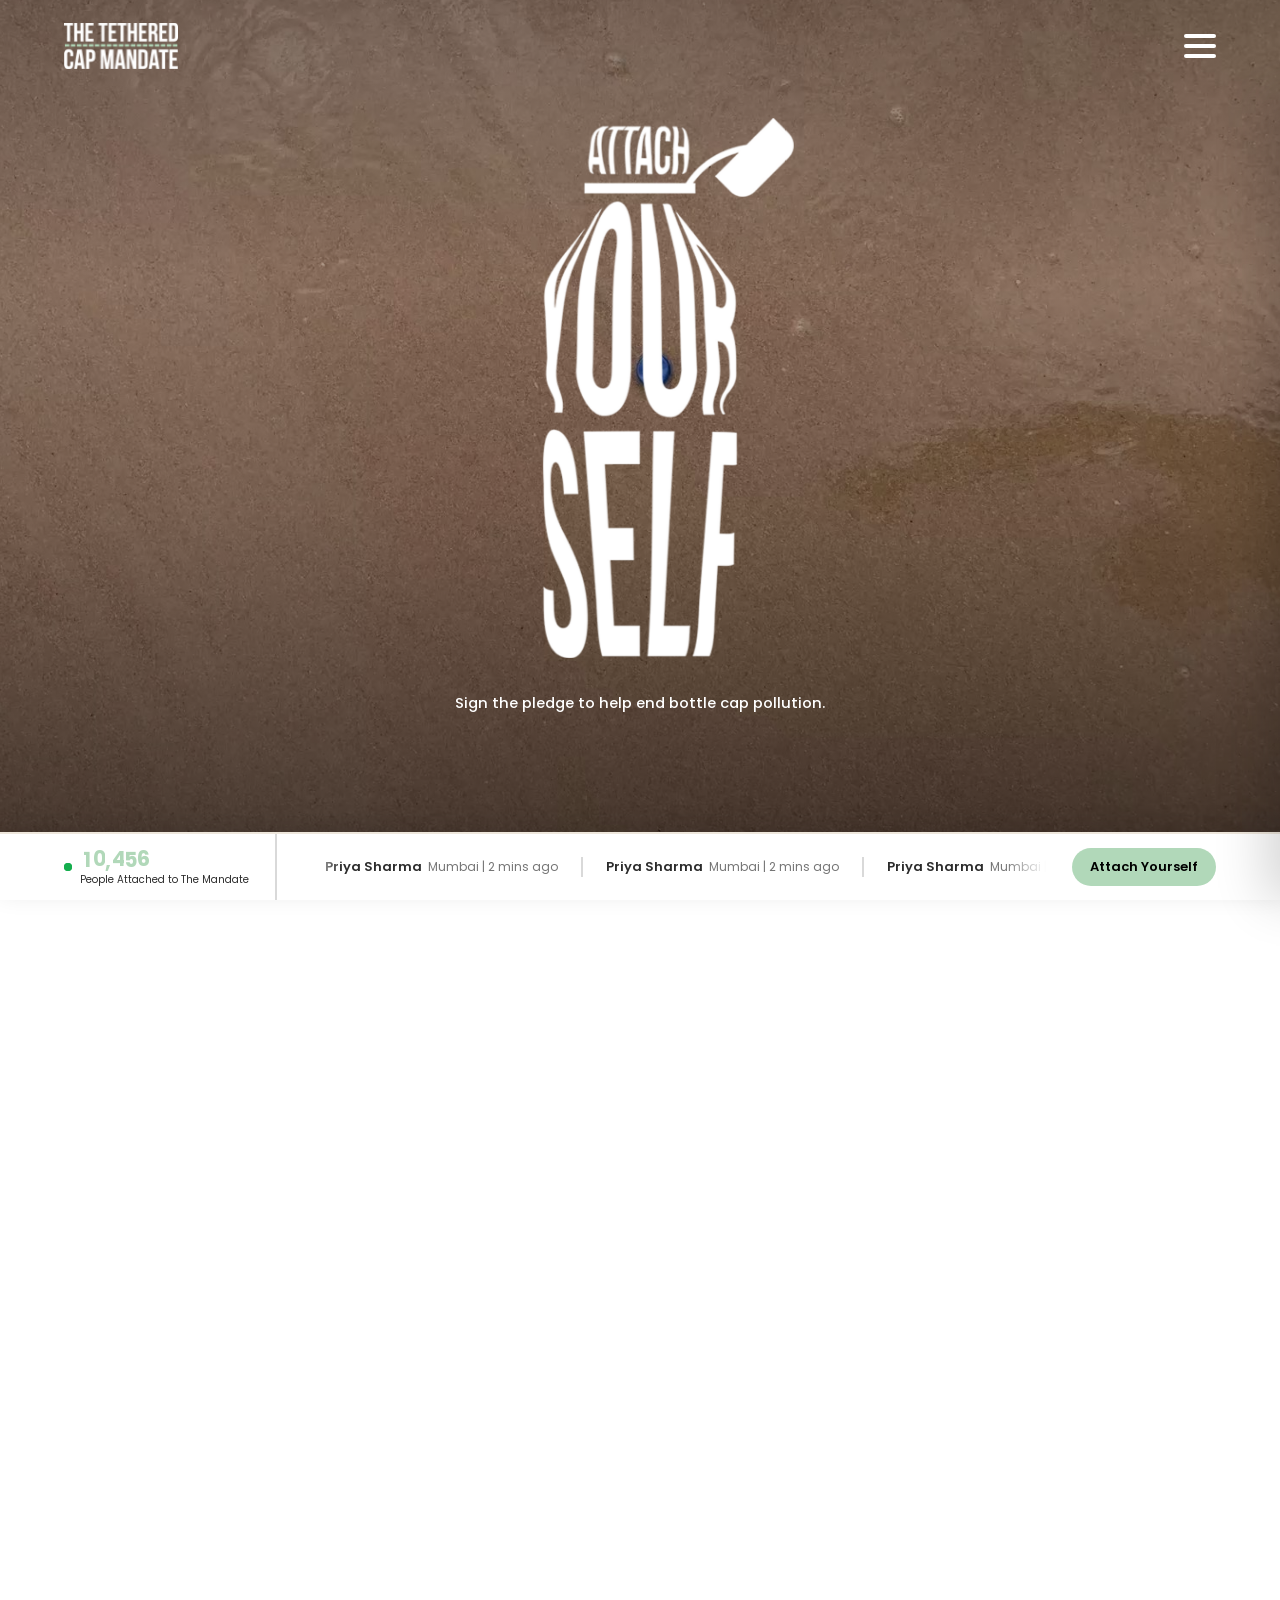
==== index.html @ ef2e7357 "Add Dabur India Ltd.'s argument to the PepsiCo timeline card" ====
<!DOCTYPE html>
<html lang="en">
<head>
  <meta charset="UTF-8">
  <meta name="viewport" content="width=device-width, initial-scale=1.0">
  <title>Tethered Cap Mandate - India</title>
  <meta name="description" content="Help end bottle cap pollution. Join the campaign for a Tethered Cap Mandate in India — attach your name to the NGT case and the movement to keep every cap attached to its bottle.">
  <meta name="apple-mobile-web-app-title" content="Tethered Cap Mandate - India">
  <link rel="icon" href="assets/images/favicon.ico" sizes="any">
  <link rel="icon" type="image/png" sizes="32x32" href="assets/images/favicon-32.png">
  <link rel="icon" type="image/png" sizes="16x16" href="assets/images/favicon-16.png">
  <link rel="icon" type="image/png" sizes="192x192" href="assets/images/favicon-192.png">
  <link rel="apple-touch-icon" href="assets/images/apple-touch-icon.png">

  <link rel="preconnect" href="https://fonts.googleapis.com">
  <link rel="preconnect" href="https://fonts.gstatic.com" crossorigin>
  <link href="https://fonts.googleapis.com/css2?family=Bebas+Neue&family=Poppins:ital,wght@0,300;0,400;0,500;0,600;0,700;0,800;0,900;1,400;1,600&display=swap" rel="stylesheet">

  <link rel="stylesheet" href="css/tokens.css">
  <link rel="stylesheet" href="css/sections/01-header-hero-intro.css">
  <link rel="stylesheet" href="css/sections/02-attach-stats.css">
  <link rel="stylesheet" href="css/sections/03-timeline-capstory.css">
  <link rel="stylesheet" href="css/sections/04-wall-media-footer.css">
</head>
<body>

<!-- ============================================================
     Section group 1: Header / Hero / Name-scroll ticker / Mission
     Anchors used here: #site-header (header), #hero, #name-scroll, #about
     Anchors linked to (built elsewhere): #attach-yourself, #tethered-timeline,
     #cap-story, #art-impact, #mandate-wall, #social-media, #press-media
     ============================================================ -->

<header id="site-header" class="header-bar">
  <div class="header-inner container">
    <a class="header-brand" href="#hero" aria-label="Tethered Cap Mandate - India — home">
      <!-- White while the header floats transparently over the hero video;
           swapped for the dark-green version once scrolled past it (see
           .header-bar--dark, toggled in main.js) so the logo stays legible
           against the plain white sections that follow. -->
      <img class="header-logo-lockup header-logo-lockup--white" src="assets/images/header-logo-lockup-white.svg" alt="The Tethered Cap Mandate" width="253" height="102">
      <img class="header-logo-lockup header-logo-lockup--green" src="assets/images/header-logo-lockup-green.svg" alt="The Tethered Cap Mandate" width="153" height="62">
    </a>

    <button type="button" class="header-toggle" data-nav-toggle aria-expanded="false" aria-controls="site-nav-overlay" aria-label="Toggle navigation menu">
      <span class="header-toggle-bar"></span>
      <span class="header-toggle-bar"></span>
      <span class="header-toggle-bar"></span>
    </button>
  </div>
</header>

<!-- Siblings of <header>, not children — .header-bar carries a CSS
     transform for its entrance animation, and a transformed ancestor
     becomes the containing block for position:fixed descendants. Nested
     inside header, that collapsed this scrim/overlay to zero height. -->
<div class="header-scrim" data-nav-scrim aria-hidden="true"></div>

<nav id="site-nav-overlay" class="header-overlay" data-nav-overlay aria-label="Mobile">
  <ul class="header-overlay-list">
    <li><a href="#about" data-nav-link>About</a></li>
    <li><a href="#attach-yourself" data-nav-link>Attach Yourself</a></li>
    <li><a href="#tethered-timeline" data-nav-link>Tethered Timeline</a></li>
    <li><a href="#cap-story" data-nav-link>The Cap Story</a></li>
    <li><a href="#art-impact" data-nav-link>Art &amp; Impact</a></li>
    <li><a href="#mandate-wall" data-nav-link>The Mandate Wall</a></li>
    <li><a href="#social-media" data-nav-link>Social Media</a></li>
    <li><a href="#press-media" data-nav-link>Press &amp; Media</a></li>
  </ul>
</nav>

<section id="hero" class="hero">
  <video class="hero-bg" autoplay muted loop playsinline poster="assets/images/hero-bg-poster.jpg" aria-label="A bottle cap being washed by ocean waves on sand">
    <source src="assets/video/hero-bg.mp4" type="video/mp4">
  </video>
  <div class="hero-scrim" aria-hidden="true"></div>

  <div class="hero-content">
    <h1 class="hero-headline">Sign the pledge to help end bottle cap pollution.</h1>
    <img class="hero-portrait" src="assets/images/hero-portrait.png" alt="A bottle with its cap tethered in place" width="1056" height="2268">
  </div>
</section>

<section id="name-scroll" class="ticker" aria-label="Live sign-up activity">
  <div class="ticker-inner container">
    <div class="ticker-counter">
      <span class="ticker-dot" aria-hidden="true"></span>
      <div class="ticker-counter-text">
        <span class="ticker-count" data-live-counter data-base-count="10456">10,456</span>
        <span class="ticker-count-label">People Attached to The Mandate</span>
      </div>
    </div>

    <span class="ticker-divider" aria-hidden="true"></span>

    <div class="ticker-track-wrap">
      <ul class="ticker-track" data-ticker-track>
        <li class="ticker-item">
          <span class="ticker-name">Priya Sharma</span>
          <span class="ticker-meta">Mumbai | 2 mins ago</span>
        </li>
        <li class="ticker-item">
          <span class="ticker-name">Priya Sharma</span>
          <span class="ticker-meta">Mumbai | 2 mins ago</span>
        </li>
        <li class="ticker-item">
          <span class="ticker-name">Priya Sharma</span>
          <span class="ticker-meta">Mumbai | 2 mins ago</span>
        </li>
        <li class="ticker-item">
          <span class="ticker-name">Priya Sharma</span>
          <span class="ticker-meta">Mumbai | 2 mins ago</span>
        </li>
        <!-- duplicate set for seamless marquee loop -->
        <li class="ticker-item" aria-hidden="true">
          <span class="ticker-name">Priya Sharma</span>
          <span class="ticker-meta">Mumbai | 2 mins ago</span>
        </li>
        <li class="ticker-item" aria-hidden="true">
          <span class="ticker-name">Priya Sharma</span>
          <span class="ticker-meta">Mumbai | 2 mins ago</span>
        </li>
        <li class="ticker-item" aria-hidden="true">
          <span class="ticker-name">Priya Sharma</span>
          <span class="ticker-meta">Mumbai | 2 mins ago</span>
        </li>
        <li class="ticker-item" aria-hidden="true">
          <span class="ticker-name">Priya Sharma</span>
          <span class="ticker-meta">Mumbai | 2 mins ago</span>
        </li>
      </ul>
    </div>

    <a class="ticker-cta" href="#attach-yourself">Attach Yourself</a>
  </div>
</section>

<section id="about" class="mission">
  <div class="mission-inner container">
    <h2 class="mission-heading">
      the tethered cap mandate
      <img class="mission-heading__arrow" src="assets/images/mission-arrow.png" alt="" width="71" height="74">
    </h2>
    <div class="mission-copy">
      <p>A policy-led design intervention to eliminate <strong>plastic cap leakage</strong> by keeping every cap attached to its bottle, from manufacturing to recycling. Tethered caps are already law across all 27 countries of the European Union, with Gabon introducing a similar mandate in 2026, and Turkey and Australia moving toward one. Brands in markets like the UK, UAE, and Switzerland have adopted tethered caps voluntarily, even without a mandate in place. Aakash Ranison has taken this to the National Green Tribunal through a Public Interest Litigation, and the Greener Earth Foundation is building the public movement behind it.</p>
      <p>Together, we are asking the Central Pollution Control Board, Ministry of Environment, Forest and Climate Change, the Bureau of Indian Standards, and the Food Safety and Standards Authority of India to make tethered caps a design requirement for every plastic bottle sold in India. Just like caps need to stay attached to bottles, we need you to attach your name to the mandate, so this becomes a national priority.</p>
      <p class="mission-copy__highlight">Let&rsquo;s attach ourselves and end bottle cap pollution for good.</p>
    </div>
  </div>
</section>

<!-- ==========================================================================
     Attach Yourself (marquee + hero form) + Art & Impact (stats)
     Depends on: css/tokens.css, css/sections/02-attach-stats.css
     ========================================================================== -->

<section id="attach-yourself" class="attach-section">

  <!-- Scrolling "ATTACH YOURSELF" divider banner -->
  <div class="attach-marquee">
    <div class="attach-marquee__track">
      <!-- repeated twice back-to-back (identical) for a seamless CSS loop -->
      <div class="attach-marquee__group">
        <span class="attach-marquee__item">
          <img class="attach-marquee__label" src="assets/images/attach-marquee-label.png" alt="Attach Yourself">
        </span>
        <span class="attach-marquee__item">
          <img class="attach-marquee__label" src="assets/images/attach-marquee-label.png" alt="Attach Yourself">
        </span>
        <span class="attach-marquee__item">
          <img class="attach-marquee__label" src="assets/images/attach-marquee-label.png" alt="Attach Yourself">
        </span>
        <span class="attach-marquee__item">
          <img class="attach-marquee__label" src="assets/images/attach-marquee-label.png" alt="Attach Yourself">
        </span>
      </div>
      <div class="attach-marquee__group" aria-hidden="true">
        <span class="attach-marquee__item">
          <img class="attach-marquee__label" src="assets/images/attach-marquee-label.png" alt="Attach Yourself">
        </span>
        <span class="attach-marquee__item">
          <img class="attach-marquee__label" src="assets/images/attach-marquee-label.png" alt="Attach Yourself">
        </span>
        <span class="attach-marquee__item">
          <img class="attach-marquee__label" src="assets/images/attach-marquee-label.png" alt="Attach Yourself">
        </span>
        <span class="attach-marquee__item">
          <img class="attach-marquee__label" src="assets/images/attach-marquee-label.png" alt="Attach Yourself">
        </span>
      </div>
    </div>
  </div>

  <!-- Hero: photo backdrop + live-preview badge form -->
  <div class="attach-hero">
    <div class="attach-hero__bg" role="img" aria-label="Bubbles floating in clear turquoise sea water"></div>

    <div class="container attach-hero__inner">
      <div class="attach-hero__left">
        <h3 class="attach-hero__heading">Your turn to commit.</h3>
        <p class="attach-hero__intro">
          Attach yourself to the mandate. Your name adds to the public voice behind the movement for tethered caps in India. Simply attach your name for your planet. It's in your hands.
        </p>

        <form class="attach-form" id="attach-form" novalidate>
          <p class="attach-form__statement">
            I, <span class="attach-form__fill" id="attach-name" contenteditable="true" role="textbox" aria-label="Your name" data-placeholder="your name"></span><br>
            from <span class="attach-form__fill" id="attach-city" contenteditable="true" role="textbox" aria-label="Your city" data-placeholder="your city"></span><br>
            am attached.
          </p>

          <div class="attach-form__fields">
            <div class="attach-form__row">
              <label class="attach-form__row-label" for="attach-email">Email<span class="attach-form__required" aria-hidden="true">*</span>:</label>
              <input class="attach-form__row-input" type="email" id="attach-email" name="email" placeholder="xyz@email.com" required>
            </div>
            <div class="attach-form__row">
              <label class="attach-form__row-label" for="attach-mobile">Mobile:</label>
              <input class="attach-form__row-input" type="tel" id="attach-mobile" name="mobile" placeholder="+91 98765 43210">
            </div>
            <p class="attach-form__error" id="attach-form-error" role="alert" hidden></p>

            <label class="attach-file-label" for="attach-photo">
              <span class="attach-file-label__text">Add your picture</span>
              <input type="file" id="attach-photo" name="photo" accept="image/*">
            </label>
          </div>

          <button type="submit" class="attach-btn-submit">Attach Yourself</button>
          <p class="attach-form__confirm" id="attach-confirm" role="status" hidden>Thanks for attaching yourself!</p>
        </form>
      </div>

      <div class="attach-hero__right">
        <div class="attach-cards-wrap">
          <div class="attach-cards" id="attach-cards">
            <img class="attach-card attach-card--back" data-color="blue" src="assets/images/attach-card-back-v2.png" alt="Blue badge design">
            <img class="attach-card attach-card--mid" data-color="cream" src="assets/images/attach-card-mid-v2.png" alt="Cream badge design">
            <img class="attach-card attach-card--front" data-color="green" src="assets/images/attach-card-front-v2.png" alt="Green badge design — currently selected: I'm Attached">
            <div class="attach-card-photo" id="attach-card-photo" aria-hidden="true">
              <div class="attach-card-photo__fill" id="attach-card-photo-fill"></div>
            </div>
            <span class="attach-card-text attach-card-text--name" id="attach-card-name" aria-hidden="true">Your Name</span>
            <span class="attach-card-text attach-card-text--city" id="attach-card-city" aria-hidden="true">Your City</span>
          </div>
        </div>

        <!-- Sibling of .attach-cards-wrap (not nested inside it) — the two
             are independent flex items in .attach-hero__right, which is
             what actually lets the dots sit beside the cards instead of
             stacking under them. Download/Share used to live here too, but
             sitting next to the card the whole time made them easy to miss
             as "the next step" once someone actually finished the pledge —
             they've moved into the success step of the verification modal
             below, right where completing the pledge lands you. -->
        <div class="attach-side-controls">
          <div class="attach-dots" id="attach-dots" role="radiogroup" aria-label="Badge colour">
            <button type="button" class="attach-dot attach-dot--blue" data-color="blue" role="radio" aria-checked="false" aria-label="Blue"></button>
            <button type="button" class="attach-dot attach-dot--cream" data-color="cream" role="radio" aria-checked="false" aria-label="Cream"></button>
            <button type="button" class="attach-dot attach-dot--green attach-dot--active" data-color="green" role="radio" aria-checked="true" aria-label="Green"></button>
          </div>
        </div>
      </div>
    </div>
  </div>

  <!-- Email-OTP verification modal — opens on "Attach Yourself" once the
       required fields (name, city, email) pass validation. Dummy: any
       non-empty code is accepted (no real OTP backend yet). Two steps,
       only one visible at a time — .attach-verify-step (OTP entry) swaps
       for .attach-success-step (celebration + download/share) once "Take
       a Pledge" is clicked, rather than closing the modal. -->
  <div class="attach-verify-overlay" id="attach-verify-overlay" hidden>
    <div class="attach-verify-modal" role="dialog" aria-modal="true" aria-labelledby="attach-verify-heading">
      <button type="button" class="attach-verify-close" id="attach-verify-close" aria-label="Close">&times;</button>

      <div class="attach-verify-step" id="attach-verify-step">
        <h4 class="attach-verify-heading" id="attach-verify-heading">Verify your email</h4>
        <p class="attach-verify-copy">We've sent a 6-digit code to <strong id="attach-verify-email">you@email.com</strong>. Enter it below to verify your email.</p>

        <label class="visually-hidden" for="attach-verify-otp">One-time verification code</label>
        <input class="attach-verify-otp" type="text" inputmode="numeric" autocomplete="one-time-code" maxlength="6" id="attach-verify-otp" placeholder="Enter OTP">
        <p class="attach-verify-success" id="attach-verify-success" role="status" hidden>Email verified.</p>

        <p class="attach-verify-consent">By continuing, you agree to our <a href="#" target="_blank" rel="noopener">Privacy Policy</a> and Terms.</p>

        <button type="button" class="attach-btn-submit attach-verify-action" id="attach-verify-action" disabled>Verify</button>
      </div>

      <div class="attach-success-step" id="attach-success-step" hidden>
        <div class="attach-success-confetti" aria-hidden="true">
          <span></span><span></span><span></span><span></span>
          <span></span><span></span><span></span><span></span>
        </div>
        <div class="attach-success-badge" aria-hidden="true">
          <svg viewBox="0 0 24 24" fill="none" stroke="currentColor" stroke-width="3" stroke-linecap="round" stroke-linejoin="round"><path d="M20 6 9 17l-5-5"/></svg>
        </div>

        <h4 class="attach-verify-heading">You're Attached!</h4>
        <p class="attach-verify-copy">Thanks for standing behind the mandate. Download your badge to share the news on your story or socials.</p>

        <div class="attach-actions">
          <button type="button" class="attach-btn-ghost attach-btn-download">Download</button>
          <button type="button" class="attach-btn-ghost attach-btn-share">Share</button>
        </div>
        <p class="attach-share-status" id="attach-share-status" role="status" aria-live="polite" hidden></p>

        <button type="button" class="attach-btn-submit" id="attach-success-done">Done</button>
      </div>
    </div>
  </div>
</section>

<section id="art-impact" class="stats-section">
  <div class="container stats-grid">

    <div class="stats-col">
      <p class="stats-number">5B+</p>
      <p class="stats-label">Bottles each year</p>
      <p class="stats-desc">We estimate that India produces more than 5 billion PET bottles annually, each typically paired with a loose cap.</p>
    </div>

    <div class="stats-col">
      <p class="stats-number">2G</p>
      <p class="stats-label">Per Loose Cap</p>
      <p class="stats-desc">One tiny object multiplied billions of times becomes a significant source of plastic leakage.</p>
    </div>

    <div class="stats-col">
      <p class="stats-number">10K</p>
      <p class="stats-label">Plastic tonnes a year</p>
      <p class="stats-desc">The estimated plastic waste generated from bottle caps alone, with potential to break down into microplastics.</p>
    </div>

  </div>
</section>

<script>
  (function () {
    var form = document.getElementById('attach-form');
    if (!form) return;

    var confirmMsg = document.getElementById('attach-confirm');
    var photoInput = document.getElementById('attach-photo');
    var fileLabel = photoInput ? photoInput.closest('.attach-file-label') : null;

    // "your name" / "your city" are contenteditable spans inline in the
    // sentence itself — the faded placeholder text IS the click target,
    // there's no separate boxed input anymore.
    document.querySelectorAll('.attach-form__fill').forEach(function (el) {
      el.addEventListener('keydown', function (event) {
        if (event.key === 'Enter') event.preventDefault(); // single line only
      });
      el.addEventListener('paste', function (event) {
        event.preventDefault();
        var text = (event.clipboardData || window.clipboardData).getData('text/plain');
        document.execCommand('insertText', false, text);
      });
    });

    // Mirror the typed name/city onto the badge card's own "Your Name" /
    // "Your City" spot in real time — those two lines sit on an opaque,
    // colour-matched cover (see .attach-card-text in the CSS) so the real
    // text fully replaces the placeholder baked into the card art itself,
    // and falls back to that same placeholder copy (just muted) once empty.
    var nameInput = document.getElementById('attach-name');
    var cityInput = document.getElementById('attach-city');
    var cardName = document.getElementById('attach-card-name');
    var cardCity = document.getElementById('attach-card-city');

    function mirrorToCard(inputEl, cardEl, placeholder) {
      if (!inputEl || !cardEl) return;
      function sync() {
        var text = inputEl.textContent.trim();
        cardEl.textContent = text || placeholder;
        cardEl.classList.toggle('attach-card-text--is-placeholder', !text);
      }
      inputEl.addEventListener('input', sync);
      sync();
    }
    mirrorToCard(nameInput, cardName, 'Your Name');
    mirrorToCard(cityInput, cardCity, 'Your City');

    if (photoInput && fileLabel) {
      var fileLabelText = fileLabel.querySelector('.attach-file-label__text');
      // iPhone/Mac photos are often .HEIC by default, which almost no
      // browser can decode as an <img>/background-image — the file read
      // itself "succeeds" so nothing errors, it just silently renders
      // nothing. Detect it and convert to JPEG first (heic2any, loaded
      // from CDN only when actually needed) before previewing.
      function isHeic(file) {
        var name = (file.name || '').toLowerCase();
        var type = (file.type || '').toLowerCase();
        return type === 'image/heic' || type === 'image/heif' ||
          name.endsWith('.heic') || name.endsWith('.heif');
      }

      function loadHeic2Any() {
        if (window.heic2any) return Promise.resolve();
        return new Promise(function (resolve, reject) {
          var script = document.createElement('script');
          script.src = 'https://cdn.jsdelivr.net/npm/heic2any/dist/heic2any.min.js';
          script.onload = resolve;
          script.onerror = reject;
          document.head.appendChild(script);
        });
      }

      function previewBlob(cardPhotoFill, blob) {
        var reader = new FileReader();
        reader.onload = function () {
          cardPhotoFill.style.backgroundImage = 'url(' + reader.result + ')';
          // Switches on the border-cropping overscan (see the CSS) — the
          // default placeholder skips it, since it has no border to crop
          // and the extra zoom just distorted it.
          cardPhotoFill.classList.add('attach-card-photo__fill--has-photo');
          // "Drops into" the frame rather than just appearing — same beat
          // as the colour-swap fade, so uploading a photo for the first
          // time reads as the same kind of "settling into the card" motion.
          cardPhotoFill.classList.remove('attach-card-photo__fill--pop');
          // eslint-disable-next-line no-unused-expressions
          cardPhotoFill.offsetWidth;
          cardPhotoFill.classList.add('attach-card-photo__fill--pop');
        };
        reader.readAsDataURL(blob);
      }

      photoInput.addEventListener('change', function () {
        var file = photoInput.files && photoInput.files[0] ? photoInput.files[0] : null;
        if (fileLabelText) fileLabelText.textContent = file ? file.name : 'Add your picture';

        var cardPhotoFill = document.getElementById('attach-card-photo-fill');
        if (!cardPhotoFill || !file) return;

        if (isHeic(file)) {
          if (fileLabelText) fileLabelText.textContent = 'Converting photo…';
          loadHeic2Any()
            .then(function () {
              return window.heic2any({ blob: file, toType: 'image/jpeg', quality: 0.85 });
            })
            .then(function (converted) {
              previewBlob(cardPhotoFill, Array.isArray(converted) ? converted[0] : converted);
              if (fileLabelText) fileLabelText.textContent = file.name;
            })
            .catch(function (err) {
              console.error('HEIC conversion failed:', err);
              if (fileLabelText) fileLabelText.textContent = file.name + ' (preview unsupported)';
            });
        } else {
          previewBlob(cardPhotoFill, file);
        }
      });
    }

    // Colour dots pick which badge design sits on top of the stack.
    var cardsWrap = document.getElementById('attach-cards');
    var dots = document.querySelectorAll('#attach-dots .attach-dot');
    if (cardsWrap && dots.length) {
      var positionClasses = ['attach-card--back', 'attach-card--mid', 'attach-card--front'];
      // Matches the .attach-dot--* background colours in the CSS — kept in
      // sync so .attach-card-text's cover always matches whichever badge
      // is actually on top.
      var CARD_COLORS = { blue: '#bed3eb', cream: 'var(--color-cream)', green: 'var(--color-sage-light)' };
      var stackOrder = Array.prototype.map.call(
        cardsWrap.querySelectorAll('.attach-card'),
        function (el) { return el.dataset.color; }
      ); // back, mid, front — matches markup order

      function applyStack() {
        stackOrder.forEach(function (color, i) {
          var card = cardsWrap.querySelector('[data-color="' + color + '"]');
          positionClasses.forEach(function (c) { card.classList.remove(c); });
          card.classList.add(positionClasses[i]);
        });
        var frontColor = stackOrder[stackOrder.length - 1];
        cardsWrap.style.setProperty('--card-color', CARD_COLORS[frontColor] || CARD_COLORS.green);
      }

      var motionOK = window.matchMedia('(prefers-reduced-motion: no-preference)').matches;

      dots.forEach(function (dot) {
        dot.addEventListener('click', function () {
          var color = dot.dataset.color;
          if (color === stackOrder[stackOrder.length - 1]) return; // already front

          function swapNow() {
            stackOrder = stackOrder.filter(function (c) { return c !== color; });
            stackOrder.push(color); // selected colour becomes the front card
            applyStack();
            dots.forEach(function (d) {
              var active = d === dot;
              d.classList.toggle('attach-dot--active', active);
              d.setAttribute('aria-checked', String(active));
            });
          }

          if (!motionOK) { swapNow(); return; }

          // Fade the photo/name/city out, let the cards shuffle underneath
          // (their own 0.3s transform transition, see .attach-card), then
          // fade back in already landed on the new front card — so the
          // photo reads as part of whichever card is on top rather than a
          // separate layer floating over the shuffle.
          cardsWrap.classList.add('is-swapping');
          setTimeout(function () {
            swapNow();
            setTimeout(function () {
              cardsWrap.classList.remove('is-swapping');
            }, 300);
          }, 200);
        });
      });
    }

    // Validation + email-OTP verification modal, opened by "Attach
    // Yourself" once name/city/email pass. No real backend yet — OTP
    // verification is a dummy (any non-empty code is accepted); the
    // modal's own button relabels to "Take a Pledge" once "verified",
    // and that second click is what actually finalizes the pledge.
    var emailInput = document.getElementById('attach-email');
    var formError = document.getElementById('attach-form-error');
    var verifyOverlay = document.getElementById('attach-verify-overlay');
    var verifyClose = document.getElementById('attach-verify-close');
    var verifyEmailEl = document.getElementById('attach-verify-email');
    var verifyOtp = document.getElementById('attach-verify-otp');
    var verifyAction = document.getElementById('attach-verify-action');
    var verifySuccess = document.getElementById('attach-verify-success');
    var verifyStep = document.getElementById('attach-verify-step');
    var successStep = document.getElementById('attach-success-step');
    var successDone = document.getElementById('attach-success-done');
    var isVerified = false;

    function validateForm() {
      var name = nameInput ? nameInput.textContent.trim() : '';
      var city = cityInput ? cityInput.textContent.trim() : '';
      var emailOk = !!(emailInput && emailInput.checkValidity() && emailInput.value.trim());

      if (emailInput) emailInput.classList.toggle('attach-form__row-input--error', !emailOk);

      var missing = [];
      if (!name) missing.push('your name');
      if (!city) missing.push('your city');
      if (!emailOk) missing.push('a valid email');

      if (formError) {
        formError.hidden = !missing.length;
        formError.textContent = missing.length ? 'Please fill in ' + missing.join(', ') + '.' : '';
      }
      return !missing.length;
    }

    if (emailInput) {
      emailInput.addEventListener('input', function () {
        emailInput.classList.remove('attach-form__row-input--error');
      });
    }

    function openVerifyModal() {
      if (!verifyOverlay) return;
      isVerified = false;
      if (verifyOtp) { verifyOtp.value = ''; verifyOtp.disabled = false; }
      if (verifySuccess) verifySuccess.hidden = true;
      if (verifyAction) { verifyAction.textContent = 'Verify'; verifyAction.disabled = true; }
      if (verifyEmailEl) verifyEmailEl.textContent = emailInput.value.trim();
      // Always reopen on the OTP step, even if a previous visit reached
      // the success step — re-triggers the confetti/badge animation too
      // (class re-add below), since a plain [hidden] toggle wouldn't.
      if (verifyStep) verifyStep.hidden = false;
      if (successStep) successStep.hidden = true;
      verifyOverlay.hidden = false;
      document.body.style.overflow = 'hidden';
      if (verifyOtp) verifyOtp.focus();
    }

    function showSuccessStep() {
      if (!successStep || !verifyStep) return;
      verifyStep.hidden = true;
      successStep.hidden = false;
      // Re-trigger the pop/confetti animations (classes were already
      // present from the markup — remove/reflow/re-add forces them to
      // play again on every pledge, not just the first).
      var badge = successStep.querySelector('.attach-success-badge');
      var confettiSpans = successStep.querySelectorAll('.attach-success-confetti span');
      [badge].concat(Array.prototype.slice.call(confettiSpans)).forEach(function (el) {
        if (!el) return;
        el.style.animation = 'none';
        // eslint-disable-next-line no-unused-expressions
        el.offsetWidth;
        el.style.animation = '';
      });
    }

    function closeVerifyModal() {
      if (!verifyOverlay) return;
      verifyOverlay.hidden = true;
      document.body.style.overflow = '';
    }

    if (verifyClose) verifyClose.addEventListener('click', closeVerifyModal);
    if (verifyOverlay) {
      verifyOverlay.addEventListener('click', function (event) {
        if (event.target === verifyOverlay) closeVerifyModal();
      });
    }
    document.addEventListener('keydown', function (event) {
      if (event.key === 'Escape' && verifyOverlay && !verifyOverlay.hidden) closeVerifyModal();
    });

    if (verifyOtp && verifyAction) {
      verifyOtp.addEventListener('input', function () {
        if (isVerified) return; // locked once verified — this field is done
        verifyAction.disabled = !verifyOtp.value.trim();
      });

      verifyAction.addEventListener('click', function () {
        if (!isVerified) {
          // Dummy verification: any non-empty code is accepted — there's
          // no real OTP backend to check against yet.
          if (!verifyOtp.value.trim()) return;
          isVerified = true;
          verifyOtp.disabled = true;
          verifySuccess.hidden = false;
          verifyAction.textContent = 'Take a Pledge';
          return;
        }

        // Second click on the same button — this is the actual pledge
        // submission, now that the email is "verified". Stays in the same
        // modal (swaps to the success step) rather than closing it, so the
        // celebration — and the Download/Share buttons right below it —
        // land exactly where the user's attention already is.
        showSuccessStep();
        confirmMsg.hidden = false;
        confirmMsg.textContent = 'Thanks for attaching yourself!';
      });
    }

    if (successDone) successDone.addEventListener('click', closeVerifyModal);

    form.addEventListener('submit', function (event) {
      event.preventDefault();
      if (!validateForm()) return;
      openVerifyModal();
    });

    // Download / Share: composite the currently-front badge PNG with the
    // uploaded photo (if any) onto a canvas, matching the same ring
    // position .attach-card-photo is CSS-positioned at (50%/32.7%, 36.2%
    // of the card's width) — then either save it as a file or hand it to
    // the OS share sheet.
    var downloadBtn = document.querySelector('.attach-btn-download');
    var shareBtn = document.querySelector('.attach-btn-share');
    var shareStatus = document.getElementById('attach-share-status');
    var statusTimer = null;

    function setStatus(message) {
      if (!shareStatus) return;
      clearTimeout(statusTimer);
      shareStatus.textContent = message;
      shareStatus.hidden = !message;
      if (message) {
        statusTimer = setTimeout(function () { shareStatus.hidden = true; }, 4000);
      }
    }

    // Resolved hex values for the three badge colours — mirrors
    // tokens.css/the .attach-dot--* backgrounds, but canvas fillStyle can't
    // read CSS var()/custom-property strings, so these are spelled out.
    var CANVAS_CARD_COLORS = { blue: '#bed3eb', cream: '#EEE7DC', green: '#B1D8B9' };

    function roundRectPath(ctx, x, y, w, h, r) {
      ctx.beginPath();
      ctx.moveTo(x + r, y);
      ctx.arcTo(x + w, y, x + w, y + h, r);
      ctx.arcTo(x + w, y + h, x, y + h, r);
      ctx.arcTo(x, y + h, x, y, r);
      ctx.arcTo(x, y, x + w, y, r);
      ctx.closePath();
    }

    function buildCardCanvas() {
      return new Promise(function (resolve, reject) {
        var frontCard = cardsWrap && cardsWrap.querySelector('.attach-card--front');
        if (!frontCard) { reject(new Error('No card selected')); return; }

        // The source badge art is only ~480x600px (sized for on-screen
        // display) — exporting at that same resolution squeezed the user's
        // own photo (usually several megapixels) down into a small frame,
        // which then looked pixelated the moment it was viewed at any real
        // size. Exporting at 3x gives the photo far more room to actually
        // use, and high-quality smoothing keeps the upscaled badge art from
        // looking blocky.
        var EXPORT_SCALE = 3;

        var badgeImg = new Image();
        badgeImg.onload = function () {
          var canvas = document.createElement('canvas');
          canvas.width = badgeImg.naturalWidth * EXPORT_SCALE;
          canvas.height = badgeImg.naturalHeight * EXPORT_SCALE;
          var ctx = canvas.getContext('2d');
          ctx.imageSmoothingEnabled = true;
          ctx.imageSmoothingQuality = 'high';
          ctx.drawImage(badgeImg, 0, 0, canvas.width, canvas.height);

          function drawNameCity() {
            var color = CANVAS_CARD_COLORS[frontCard.dataset.color] || CANVAS_CARD_COLORS.green;
            var boxLeft = canvas.width * 0.0564;
            var boxWidth = canvas.width * 0.46;
            var fontSize = canvas.width * 0.0433;

            [
              { top: 0.893, text: cardName ? cardName.textContent : 'Your Name', muted: cardName && cardName.classList.contains('attach-card-text--is-placeholder') },
              { top: 0.933, text: cardCity ? cardCity.textContent : 'Your City', muted: true }
            ].forEach(function (line) {
              var boxTop = canvas.height * line.top;
              var boxHeight = canvas.height * 0.04;
              ctx.fillStyle = color;
              ctx.fillRect(boxLeft, boxTop, boxWidth, boxHeight);
              ctx.fillStyle = line.muted ? 'rgba(44,44,44,0.55)' : 'rgba(44,44,44,0.92)';
              ctx.font = '500 ' + fontSize + 'px ' + getComputedStyle(document.body).fontFamily;
              ctx.textBaseline = 'middle';
              ctx.fillText(line.text || '', boxLeft, boxTop + boxHeight / 2, boxWidth);
            });
          }

          var cardPhotoFill = document.getElementById('attach-card-photo-fill');
          var hasRealPhoto = !!(cardPhotoFill && cardPhotoFill.classList.contains('attach-card-photo__fill--has-photo'));
          var bgImage = cardPhotoFill ? cardPhotoFill.style.backgroundImage : '';
          // Falls back to the same grey placeholder shown in the live
          // preview when no photo was uploaded, so the exported image
          // matches what's on screen instead of leaving that area blank.
          var photoUrl = bgImage && bgImage !== 'none'
            ? bgImage.replace(/^url\((['"]?)(.*)\1\)$/, '$2')
            : 'assets/images/attach-card-avatar-placeholder.png';

          // Matches .attach-card-photo__fill's CSS transform — the same
          // deliberate overscan on real uploads, so a border/margin baked
          // into the photo gets cropped out of the download/share image
          // exactly as it is in the live preview.
          var PHOTO_OVERSCAN = 1.25;

          var photoImg = new Image();
          photoImg.onload = function () {
            var x = canvas.width * 0.0501;
            var y = canvas.height * 0.0384;
            var w = canvas.width * 0.9061;
            var h = canvas.height * 0.6260;
            var r = canvas.width * 0.04;

            ctx.save();
            roundRectPath(ctx, x, y, w, h, r);
            ctx.clip();

            if (hasRealPhoto) {
              // object-fit: cover behaviour into the frame — the photo is
              // drawn at its own full resolution scaled down (not up) into
              // the now much larger frame, so it stays sharp.
              var scale = Math.max(w / photoImg.naturalWidth, h / photoImg.naturalHeight) * PHOTO_OVERSCAN;
              var dw = photoImg.naturalWidth * scale;
              var dh = photoImg.naturalHeight * scale;
              ctx.drawImage(photoImg, x + (w - dw) / 2, y + (h - dh) / 2, dw, dh);
            } else {
              // Matches the CSS placeholder fix — object-fit: contain (not
              // cover) so the whole icon shows with no cropping, on a
              // white backdrop filling the frame like the card art around
              // it, instead of the same top/bottom crop the live preview
              // used to have.
              ctx.fillStyle = '#ffffff';
              ctx.fillRect(x, y, w, h);
              var containScale = Math.min(w / photoImg.naturalWidth, h / photoImg.naturalHeight);
              var cdw = photoImg.naturalWidth * containScale;
              var cdh = photoImg.naturalHeight * containScale;
              ctx.drawImage(photoImg, x + (w - cdw) / 2, y + (h - cdh) / 2, cdw, cdh);
            }
            ctx.restore();

            drawNameCity();
            resolve(canvas);
          };
          photoImg.onerror = function () { drawNameCity(); resolve(canvas); }; // fall back to badge-only
          photoImg.src = photoUrl;
        };
        badgeImg.onerror = reject;
        badgeImg.src = frontCard.src;
      });
    }

    function canvasToBlob(canvas) {
      return new Promise(function (resolve) {
        canvas.toBlob(function (blob) { resolve(blob); }, 'image/png');
      });
    }

    function downloadBlob(blob) {
      var url = URL.createObjectURL(blob);
      var link = document.createElement('a');
      link.href = url;
      link.download = 'tethered-cap-mandate.png';
      document.body.appendChild(link);
      link.click();
      link.remove();
      setTimeout(function () { URL.revokeObjectURL(url); }, 4000);
    }

    if (downloadBtn) {
      downloadBtn.addEventListener('click', function () {
        downloadBtn.disabled = true;
        setStatus('Preparing image…');
        buildCardCanvas()
          .then(canvasToBlob)
          .then(function (blob) {
            downloadBlob(blob);
            setStatus('Downloaded!');
          })
          .catch(function () {
            setStatus('Could not prepare the image — please try again.');
          })
          .then(function () { downloadBtn.disabled = false; });
      });
    }

    if (shareBtn) {
      shareBtn.addEventListener('click', function () {
        shareBtn.disabled = true;
        setStatus('Preparing…');
        var shareText = "I'm Attached. Join me in mandating tethered bottle caps in India.";

        buildCardCanvas()
          .then(canvasToBlob)
          .then(function (blob) {
            var file = new File([blob], 'tethered-cap-mandate.png', { type: 'image/png' });

            // Native OS share sheet (WhatsApp, Instagram, Messages, etc.) —
            // supported on most mobile browsers and recent desktop Chrome.
            if (navigator.canShare && navigator.canShare({ files: [file] })) {
              return navigator.share({ files: [file], title: 'The Tethered Cap Mandate', text: shareText })
                .then(function () { setStatus('Shared!'); });
            }
            if (navigator.share) {
              return navigator.share({ title: 'The Tethered Cap Mandate', text: shareText, url: window.location.href })
                .then(function () { setStatus('Shared!'); });
            }

            // No Web Share API (most desktop browsers): download the badge
            // so it's ready to attach anywhere, and copy a caption+link so
            // it can be pasted alongside it. The download already
            // succeeded by this point — a clipboard permission failure
            // (browser/OS dependent) is a soft-fail, not a reason to tell
            // the user sharing failed outright.
            downloadBlob(blob);
            var shareMessage = shareText + ' ' + window.location.href;
            if (navigator.clipboard && navigator.clipboard.writeText) {
              return navigator.clipboard.writeText(shareMessage)
                .then(function () { setStatus('Image downloaded and caption copied — paste it anywhere!'); })
                .catch(function () { setStatus('Image downloaded — share it anywhere!'); });
            }
            setStatus('Image downloaded — share it anywhere!');
          })
          .catch(function (err) {
            if (err && err.name === 'AbortError') { setStatus(''); return; } // user closed the share sheet
            setStatus('Could not share — please try again.');
          })
          .then(function () { shareBtn.disabled = false; });
      });
    }
  })();
</script>

<!-- ==========================================================================
     The Tethered Timeline (NGT case hearing history) + The Cap Story
     (founder bio + strategic partnerships)
     Depends on: css/tokens.css, css/sections/03-timeline-capstory.css
     ========================================================================== -->

<section id="tethered-timeline" class="timeline-section">

  <!-- Colour band: intro tagline over the gradient photo strip -->
  <a class="timeline-band" href="the-cap-story.html" aria-label="The Cap Story — a bottle cap's journey, told in pictures">
    <div class="container">
      <img class="timeline-band__heading" src="assets/images/cap-story-heading.png" alt="The Cap Story">
      <p class="timeline-intro">
        See the journey that one small cap makes to be part of one mighty massive pollution problem.
      </p>
      <p class="timeline-cta">Watch now<span class="timeline-cta__arrow" aria-hidden="true">&raquo;</span></p>
    </div>
  </a>

  <div class="container timeline-heading-wrap">
    <img class="timeline-heading" src="assets/images/timeline-heading.png" alt="The Tethered Timeline">
    <p class="timeline-citation">
      The PIL&rsquo;s progress so far. NGT OA No. 137/2026*
    </p>
  </div>

  <!-- Hearing-history spine — TWO markups, one shown at a time via CSS
       (see the max-width:1024px switch in the CSS):
       1) .timeline-bars: desktop "step chart" look — 7 columns, all
          flexible (no fixed min-width), so it shrinks to fit rather than
          ever needing horizontal scroll.
       2) .timeline-list: single vertical column, for viewports too narrow
          for 7 legible side-by-side columns. -->
  <div class="container timeline-bars">
    <div class="timeline-bars__cards">
      <div class="timeline-card"><p><strong>Filed</strong> before NGT Principal Bench, New Delhi.</p></div>
      <div class="timeline-card"><p><strong>First hearing.</strong> Bench issued notice to respondents for filing their response by way of affidavit before the Tribunal at least one week before the next date of hearing through e-filing.</p></div>
      <div class="timeline-card"><p><strong>Second hearing.</strong> Heard jointly with the two tagged EPR cases.</p></div>
      <div class="timeline-card"><p><strong>Third hearing.</strong> CPCB submitted data showing only 76% compliance with the overall EPR target for rigid plastic, in a matter related to pollution from the widespread use of plastic bottle caps.</p></div>
      <div class="timeline-card"><p><strong>Respondent replies,</strong> filed and made public. Hindustan Coca-Cola Beverages argued the application is unsupported, cites no environmental law breaches, and seeks legislative policy changes rather than legal remedies.</p></div>
      <div class="timeline-card"><p><strong>PepsiCo</strong> argued the design is not required under Indian law and that the application lacks evidence that caps significantly contribute to plastic litter. <strong>Dabur India Ltd.</strong> argued that tethered caps may be counterproductive, citing European Union policy responses on cap redesign.</p></div>
      <div class="timeline-card"><p><strong>Next hearing</strong> confirmed.</p></div>
    </div>

    <div class="timeline-bars__spine" aria-hidden="true">
      <span class="timeline-dot timeline-dot--start"></span>
      <span class="timeline-dot timeline-dot--filled"></span>
      <span class="timeline-dot timeline-dot--filled"></span>
      <span class="timeline-dot timeline-dot--filled"></span>
      <span class="timeline-dot timeline-dot--filled"></span>
      <span class="timeline-dot timeline-dot--filled"></span>
      <span class="timeline-dot timeline-dot--upcoming"></span>
    </div>

    <div class="timeline-bars__dates">
      <span class="timeline-date">29 Jan 2026</span>
      <span class="timeline-date">20 Feb 2026</span>
      <span class="timeline-date">26 Feb 2026</span>
      <span class="timeline-date">21 May 2026</span>
      <span class="timeline-date">July 2026</span>
      <span class="timeline-date">July 2026</span>
      <span class="timeline-date">1 Sep 2026</span>
    </div>
  </div>

  <div class="container timeline-list-wrap">
    <ol class="timeline-list">
      <li class="timeline-item">
        <div class="timeline-item__marker">
          <span class="timeline-dot timeline-dot--start" aria-hidden="true"></span>
        </div>
        <div class="timeline-item__body">
          <div class="timeline-item__meta">
            <span class="timeline-date">29 Jan 2026</span>
          </div>
          <div class="timeline-card"><p><strong>Filed</strong> before NGT Principal Bench, New Delhi.</p></div>
        </div>
      </li>
      <li class="timeline-item">
        <div class="timeline-item__marker">
          <span class="timeline-dot timeline-dot--filled" aria-hidden="true"></span>
        </div>
        <div class="timeline-item__body">
          <div class="timeline-item__meta">
            <span class="timeline-date">20 Feb 2026</span>
          </div>
          <div class="timeline-card"><p><strong>First hearing.</strong> Bench issued notice to respondents for filing their response by way of affidavit before the Tribunal at least one week before the next date of hearing through e-filing.</p></div>
        </div>
      </li>
      <li class="timeline-item">
        <div class="timeline-item__marker">
          <span class="timeline-dot timeline-dot--filled" aria-hidden="true"></span>
        </div>
        <div class="timeline-item__body">
          <div class="timeline-item__meta">
            <span class="timeline-date">26 Feb 2026</span>
          </div>
          <div class="timeline-card"><p><strong>Second hearing.</strong> Heard jointly with the two tagged EPR cases.</p></div>
        </div>
      </li>
      <li class="timeline-item">
        <div class="timeline-item__marker">
          <span class="timeline-dot timeline-dot--filled" aria-hidden="true"></span>
        </div>
        <div class="timeline-item__body">
          <div class="timeline-item__meta">
            <span class="timeline-date">21 May 2026</span>
          </div>
          <div class="timeline-card"><p><strong>Third hearing.</strong> CPCB submitted data showing only 76% compliance with the overall EPR target for rigid plastic, in a matter related to pollution from the widespread use of plastic bottle caps.</p></div>
        </div>
      </li>
      <li class="timeline-item">
        <div class="timeline-item__marker">
          <span class="timeline-dot timeline-dot--filled" aria-hidden="true"></span>
        </div>
        <div class="timeline-item__body">
          <div class="timeline-item__meta">
            <span class="timeline-date">July 2026</span>
          </div>
          <div class="timeline-card"><p><strong>Respondent replies,</strong> filed and made public. Hindustan Coca-Cola Beverages argued the application is unsupported, cites no environmental law breaches, and seeks legislative policy changes rather than legal remedies.</p></div>
        </div>
      </li>
      <li class="timeline-item">
        <div class="timeline-item__marker">
          <span class="timeline-dot timeline-dot--filled" aria-hidden="true"></span>
        </div>
        <div class="timeline-item__body">
          <div class="timeline-item__meta">
            <span class="timeline-date">July 2026</span>
          </div>
          <div class="timeline-card"><p><strong>PepsiCo</strong> argued the design is not required under Indian law and that the application lacks evidence that caps significantly contribute to plastic litter. <strong>Dabur India Ltd.</strong> argued that tethered caps may be counterproductive, citing European Union policy responses on cap redesign.</p></div>
        </div>
      </li>
      <li class="timeline-item timeline-item--upcoming">
        <div class="timeline-item__marker">
          <span class="timeline-dot timeline-dot--upcoming" aria-hidden="true"></span>
        </div>
        <div class="timeline-item__body">
          <div class="timeline-item__meta">
            <span class="timeline-date">1 Sep 2026</span>
          </div>
          <div class="timeline-card"><p><strong>Next hearing</strong> confirmed.</p></div>
        </div>
      </li>
    </ol>
  </div>

  <p class="container timeline-footnote">
    *This case is filed by Aakash Ranison in his individual capacity. It is legally separate from the Greener Earth Foundation's campaign and is not connected to any campaign partner or fundraiser.
  </p>
</section>

<section id="cap-story" class="capstory-section">

  <div class="capstory-partners">
    <div class="container capstory-partners__inner">
      <h3 class="capstory-partners__heading">Strategic<br>partnerships</h3>

      <div class="capstory-partners__card">
        <ul class="capstory-partners__row" role="list">
          <li><img src="assets/images/partner-godrej-design-lab.svg" alt="Godrej Design Lab" loading="lazy" width="129" height="76"></li>
          <li><img class="capstory-partner--lg capstory-partner--wide" src="assets/images/partner-conscious-collective.svg" alt="Conscious Collective" loading="lazy" width="225" height="51"></li>
          <li><img class="capstory-partner--lg" src="assets/images/partner-muso.svg" alt="MuSo" loading="lazy" width="154" height="143"></li>
          <li><img src="assets/images/partner-project-mumbai.svg" alt="Project Mumbai" loading="lazy" width="239" height="60"></li>
          <li><img src="assets/images/partner-teri.svg" alt="TERI" loading="lazy" width="119" height="74"></li>
        </ul>
        <ul class="capstory-partners__row" role="list">
          <li><img src="assets/images/partner-global-methane-hub.svg" alt="Global Methane Hub" loading="lazy" width="171" height="88"></li>
          <li><img src="assets/images/partner-jsw.svg" alt="JSW" loading="lazy" width="131" height="62"></li>
          <li><img class="capstory-partner--lg capstory-partner--wide" src="assets/images/partner-purpose.svg" alt="Purpose" loading="lazy" width="883" height="208"></li>
          <li><img src="assets/images/partner-mumbai-climate-week.svg" alt="Mumbai Climate Week" loading="lazy" width="148" height="76"></li>
          <li><img src="assets/images/partner-schbang.svg" alt="Schbang" loading="lazy" width="191" height="53"></li>
        </ul>
      </div>
    </div>
  </div>

  <div class="container capstory-inner">
    <div class="capstory-columns">
      <div class="capstory-photo">
        <div class="capstory-photo__frame">
          <!-- Order is deliberately shuffled (not sequential by filename) so
               the carousel doesn't play as "landfill photos, then event
               photos" in two visible blocks. -->
          <img class="capstory-photo__img is-active" src="assets/images/capstory-photo-09.jpg" alt="A volunteer arranging blue and green bottle caps during the mural's installation">
          <img class="capstory-photo__img" src="assets/images/capstory-photo-03.jpg" alt="Sorting through a large pile of plastic waste at an indoor recycling facility">
          <img class="capstory-photo__img" src="assets/images/capstory-photo-14.jpg" alt="A child reaching out to touch the bottle-cap wave mural">
          <img class="capstory-photo__img" src="assets/images/capstory-photo-01.jpg" alt="Aakash Ranison crouched amid scattered waste at a mountain landfill site">
          <img class="capstory-photo__img" src="assets/images/capstory-photo-11.jpg" alt="A volunteer drilling bottle caps into the wave mural">
          <img class="capstory-photo__img" src="assets/images/capstory-photo-06.jpg" alt="A child touching the colourful bottle-cap wave mural">
          <img class="capstory-photo__img" src="assets/images/capstory-photo-16.jpg" alt="A woman crouching with a laughing child in front of the wave mural">
          <img class="capstory-photo__img" src="assets/images/capstory-photo-04.jpg" alt="Silhouette carrying sacks of collected waste across a beach at dusk">
          <img class="capstory-photo__img" src="assets/images/capstory-photo-07.jpg" alt="Two visitors posing in front of the bottle-cap wave mural">
          <img class="capstory-photo__img" src="assets/images/capstory-photo-12.jpg" alt="Two visitors in conversation in front of the bottle-cap mural">
          <img class="capstory-photo__img" src="assets/images/capstory-photo-02.jpg" alt="Aakash Ranison pointing out discarded cement and plaster sacks dumped at a mountain landfill">
          <img class="capstory-photo__img" src="assets/images/capstory-photo-15.jpg" alt="A volunteer in a saree drilling bottle caps into the mural">
          <img class="capstory-photo__img" src="assets/images/capstory-photo-05.jpg" alt="A family posing together in front of the bottle-cap wave mural">
          <img class="capstory-photo__img" src="assets/images/capstory-photo-10.jpg" alt="Volunteers drilling bottle caps into the mural outdoors">
          <img class="capstory-photo__img" src="assets/images/capstory-photo-13.jpg" alt="Two visitors posing together in front of the bottle-cap wave mural">
          <img class="capstory-photo__img" src="assets/images/capstory-photo-08.jpg" alt="Three visitors posing together in front of the bottle-cap wave mural">
        </div>

        <div class="capstory-carousel">
          <button type="button" class="capstory-carousel__btn capstory-carousel__btn--prev" aria-label="Previous photo">
            <svg viewBox="0 0 24 24" fill="none" stroke="currentColor" stroke-width="2.5" stroke-linecap="round" stroke-linejoin="round"><path d="M15 18l-6-6 6-6"/></svg>
          </button>
          <button type="button" class="capstory-carousel__btn capstory-carousel__btn--next" aria-label="Next photo">
            <svg viewBox="0 0 24 24" fill="none" stroke="currentColor" stroke-width="2.5" stroke-linecap="round" stroke-linejoin="round"><path d="M9 18l6-6-6-6"/></svg>
          </button>
        </div>
      </div>

      <div class="capstory-content">
        <img class="capstory-heading" src="assets/images/art-impact-heading.png" alt="Art &amp; Impact">

        <p class="capstory-bio">
          Across India, we&rsquo;ve built large-scale art installations in partnership with local communities, artists, and institutions, turning discarded bottle caps into public art. Each installation invites people to screw a cap onto the artwork themselves, a small physical act that becomes their vote for change.
        </p>
        <p class="capstory-bio">
          These installations are built with tens of thousands of plastic bottle caps and have travelled to exhibitions, galleries, and public events across the country, drawing tens of thousands of people who stopped, looked closer, and understood the scale of the problem one cap at a time.
        </p>
        <p class="capstory-bio">
          The campaign is led by Aakash Ranison, Founder and CEO of Greener Earth Foundation, who has worked in the climate space for over a decade.
        </p>
      </div>
    </div>
  </div>
</section>

<!-- ==========================================================================
     Media Features (#media-features) + Mandate Wall (#mandate-wall)
     + Social Media (#social-media) + Press & Media gallery (#press-media)
     + Footer (#site-footer)
     Depends on: css/tokens.css, css/sections/04-wall-media-footer.css
     ========================================================================== -->

<!-- ==================== MEDIA FEATURES ==================== -->
<section id="media-features" class="media-section">
  <div class="container media-inner">
    <h2 class="media-heading-text">Media<br>Features</h2>

    <div class="media-card">
      <ul class="media-row" role="list">
        <li><img class="media-logo media-logo--lg" src="assets/images/press-times-of-india.svg" alt="The Times of India" loading="lazy" width="310" height="103"></li>
        <li><img class="media-logo media-logo--lg media-logo--xl" src="assets/images/press-the-hindu.svg" alt="The Hindu" loading="lazy" width="217" height="163"></li>
        <li><img class="media-logo" src="assets/images/press-indian-express.svg" alt="The Indian Express" loading="lazy" width="180" height="92"></li>
        <li><img class="media-logo" src="assets/images/press-pti.svg" alt="PTI" loading="lazy" width="134" height="88"></li>
      </ul>
      <ul class="media-row media-row--2" role="list">
        <li><img class="media-logo" src="assets/images/press-ani.svg" alt="ANI" loading="lazy" width="252" height="71"></li>
        <li><img class="media-logo media-logo--lg media-logo--wide" src="assets/images/press-hindustan-times.svg" alt="Hindustan Times" loading="lazy" width="404" height="52"></li>
        <li><img class="media-logo media-logo--lg media-logo--xl" src="assets/images/press-inshorts.svg" alt="Inshorts" loading="lazy" width="266" height="113"></li>
      </ul>
    </div>
  </div>
</section>

<!-- ==================== THE MANDATE WALL ==================== -->
<section id="mandate-wall" class="wall-section">
  <div class="container wall-inner">
    <img class="wall-title" src="assets/images/mandate-wall-heading.png" alt="The Mandate Wall">

    <p class="wall-desc">Thank you for attaching yourself. Find yourself and more Attachers on our wall. Each cap has a name attached.<br><strong>The more this wall grows, the less caps will pollute our planet.</strong></p>

    <ul class="wall-grid" role="list" aria-label="Wall of people who have attached themselves to the mandate">
      <!-- Populated at runtime by main.js from a static WALL_PEOPLE dataset:
           mixed photo/initials avatars, staggered entrance animation on
           scroll into view, and a periodic pulse on a random avatar so the
           wall reads as live and growing rather than a fixed grid. -->
    </ul>
  </div>
</section>

<!-- ==================== SOCIAL MEDIA ==================== -->
<section id="social-media" class="social-section">
  <div class="container social-inner">
    <img class="social-title" src="assets/images/social-media-heading.png" alt="Social Media">

    <!-- Latest 9 posts from instagram.com/greenerearthorg, paginated 3-at-a-time
         (newest first) so the existing 3-card fan layout doesn't need to
         change shape — just which trio it's showing. Wired up in main.js. -->
    <div class="social-cards" id="social-cards">
      <div class="social-page social-page--active" data-page="0">
        <a class="social-card social-card--a" href="https://www.instagram.com/p/DSaK_wsCPqn/" target="_blank" rel="noopener noreferrer" aria-label="View post on Instagram: Aakash Ranison's Cap-tured Earth installation, December 2025">
          <img class="social-card__img" src="assets/images/social-post-2.jpg" alt="Aakash Ranison's Cap-tured Earth installation, built from over 15,000 bottle caps" loading="lazy">
        </a>
        <a class="social-card social-card--b" href="https://www.instagram.com/p/DU--6nqjC9V/" target="_blank" rel="noopener noreferrer" aria-label="View post on Instagram: Greener Earth Foundation at Mumbai Climate Week, February 2026">
          <img class="social-card__img" src="assets/images/social-post-1.jpg" alt="Greener Earth Foundation showcasing Cap'tured Earth at Mumbai Climate Week" loading="lazy">
        </a>
        <a class="social-card social-card--c" href="https://www.instagram.com/p/DSWgGaIjPpf/" target="_blank" rel="noopener noreferrer" aria-label="View post on Instagram: Cap'tured Earth installation at Godrej Conscious Collective, December 2025">
          <img class="social-card__img" src="assets/images/social-post-3.jpg" alt="Visitors screwing bottle caps onto the Cap'tured Earth art installation" loading="lazy">
        </a>
      </div>
      <div class="social-page" data-page="1">
        <a class="social-card social-card--a" href="https://www.instagram.com/p/DLP4GxIiPky/" target="_blank" rel="noopener noreferrer" aria-label="View post on Instagram: World's First Climate War — how drought fueled the Darfur conflict, June 2025">
          <img class="social-card__img" src="assets/images/social-post-4.jpg" alt="World's First Climate War — how drought fueled the Darfur conflict" loading="lazy">
        </a>
        <a class="social-card social-card--b" href="https://www.instagram.com/p/DLFYJMWi1pv/" target="_blank" rel="noopener noreferrer" aria-label="View post on Instagram: Earth Overshoot Day 2025 — humanity's ecological debt, June 2025">
          <img class="social-card__img" src="assets/images/social-post-5.jpg" alt="Earth Overshoot Day 2025 — humanity's ecological debt explained" loading="lazy">
        </a>
        <a class="social-card social-card--c" href="https://www.instagram.com/p/DLAH_6gM3te/" target="_blank" rel="noopener noreferrer" aria-label="View post on Instagram: Climate change and the rise of climate refugees, June 2025">
          <img class="social-card__img" src="assets/images/social-post-6.jpg" alt="Climate change and the rise of climate refugees and global security risk" loading="lazy">
        </a>
      </div>
      <div class="social-page" data-page="2">
        <a class="social-card social-card--a" href="https://www.instagram.com/p/DK66thmS7fJ/" target="_blank" rel="noopener noreferrer" aria-label="View post on Instagram: The untapped potential of wind energy, June 2025">
          <img class="social-card__img" src="assets/images/social-post-7.jpg" alt="The untapped potential of wind energy to power the planet" loading="lazy">
        </a>
        <a class="social-card social-card--b" href="https://www.instagram.com/p/DK1pb-LsNJ_/" target="_blank" rel="noopener noreferrer" aria-label="View post on Instagram: Solar power and the case for energy democracy, June 2025">
          <img class="social-card__img" src="assets/images/social-post-8.jpg" alt="Solar power and the case for energy democracy" loading="lazy">
        </a>
        <a class="social-card social-card--c" href="https://www.instagram.com/p/DKuDz1csyB5/" target="_blank" rel="noopener noreferrer" aria-label="View post on Instagram: Air pollution's health toll and the case for 100% electric vehicles, June 2025">
          <img class="social-card__img" src="assets/images/social-post-9.jpg" alt="Air pollution's health toll and the case for 100% electric vehicles" loading="lazy">
        </a>
      </div>
    </div>

    <div class="social-controls">
      <button type="button" class="social-arrow social-arrow--prev" aria-label="Previous posts">
        <svg viewBox="0 0 24 24" fill="none" stroke="currentColor" stroke-width="2.5" stroke-linecap="round" stroke-linejoin="round"><path d="M15 18l-6-6 6-6"/></svg>
      </button>

      <div class="social-dots" role="tablist" aria-label="Social media post pagination">
        <button type="button" class="social-dot social-dot--active" role="tab" aria-selected="true" aria-label="Posts 1 to 3"></button>
        <button type="button" class="social-dot" role="tab" aria-selected="false" aria-label="Posts 4 to 6"></button>
        <button type="button" class="social-dot" role="tab" aria-selected="false" aria-label="Posts 7 to 9"></button>
      </div>

      <button type="button" class="social-arrow social-arrow--next" aria-label="Next posts">
        <svg viewBox="0 0 24 24" fill="none" stroke="currentColor" stroke-width="2.5" stroke-linecap="round" stroke-linejoin="round"><path d="M9 18l6-6-6-6"/></svg>
      </button>
    </div>
  </div>
</section>

<!-- ==================== PRESS & MEDIA (gallery) ==================== -->
<section id="press-media" class="pressgallery-section">
  <div class="container pressgallery-inner">
    <img class="pressgallery-heading" src="assets/images/pressgallery-heading.png" alt="Press &amp; Media" width="616" height="92">

    <div class="pressgallery-viewport">
      <ul class="pressgallery-track" id="pressgallery-track">
        <li class="pressgallery-card">
          <a class="pressgallery-card__link" href="https://www.downtoearth.org.in/environment/daily-court-digest-major-environment-orders-february-20-2026" target="_blank" rel="noopener noreferrer">
            <img class="pressgallery-card__logo" src="assets/images/press/downtoearth.png" alt="" loading="lazy">
            <span class="pressgallery-card__headline">Daily Court Digest: Major Environment Orders — February 20, 2026</span>
            <span class="pressgallery-card__source">Down To Earth</span>
          </a>
        </li>
        <li class="pressgallery-card">
          <a class="pressgallery-card__link" href="https://timesofindia.indiatimes.com/city/delhi/ngt-accepts-plea-on-need-to-recycle-pet-bottle-caps/articleshow/128753707.cms" target="_blank" rel="noopener noreferrer">
            <img class="pressgallery-card__logo" src="assets/images/press/toi.png" alt="" loading="lazy">
            <span class="pressgallery-card__headline">NGT accepts plea on need to recycle PET bottle caps</span>
            <span class="pressgallery-card__source">The Times of India</span>
          </a>
        </li>
        <li class="pressgallery-card">
          <a class="pressgallery-card__link" href="https://lawstreet.co/environment/ngt-issues-notice-to-cpcb-over-environmental-pollution-caused-by-detachable-plastic-bottle-caps" target="_blank" rel="noopener noreferrer">
            <img class="pressgallery-card__logo" src="assets/images/press/lawstreet.png" alt="" loading="lazy">
            <span class="pressgallery-card__headline">NGT issues notice to CPCB over environmental pollution caused by detachable plastic bottle caps</span>
            <span class="pressgallery-card__source">LawStreet Journal</span>
          </a>
        </li>
        <li class="pressgallery-card">
          <a class="pressgallery-card__link" href="https://aninews.in/news/national/general-news/ngt-examines-plastic-pollution-from-bottle-caps-seeks-responses-from-authorities20260224180330/" target="_blank" rel="noopener noreferrer">
            <img class="pressgallery-card__logo" src="assets/images/press/ani.png" alt="" loading="lazy">
            <span class="pressgallery-card__headline">NGT examines plastic pollution from bottle caps, seeks responses from authorities</span>
            <span class="pressgallery-card__source">ANI News</span>
          </a>
        </li>
        <li class="pressgallery-card">
          <a class="pressgallery-card__link" href="https://thecsrjournal.in/national-green-tribunal-examines-plastic-pollution-from-bottle-caps-issues-notices-to-authorities/" target="_blank" rel="noopener noreferrer">
            <img class="pressgallery-card__logo" src="assets/images/press/csrjournal.png" alt="" loading="lazy">
            <span class="pressgallery-card__headline">National Green Tribunal examines plastic pollution from bottle caps, issues notices to authorities</span>
            <span class="pressgallery-card__source">The CSR Journal</span>
          </a>
        </li>
        <li class="pressgallery-card">
          <a class="pressgallery-card__link" href="https://www.etvbharat.com/en/bharat/ngt-takes-note-of-plastic-pollution-from-use-of-plastic-bottle-caps-enn26022304055" target="_blank" rel="noopener noreferrer">
            <img class="pressgallery-card__logo" src="assets/images/press/etvbharat.png" alt="" loading="lazy">
            <span class="pressgallery-card__headline">NGT takes note of plastic pollution from use of plastic bottle caps</span>
            <span class="pressgallery-card__source">ETV Bharat</span>
          </a>
        </li>
        <li class="pressgallery-card">
          <a class="pressgallery-card__link" href="https://thenewsmill.com/2026/02/ngt-seeks-responses-on-plastic-pollution-from-bottle-caps/" target="_blank" rel="noopener noreferrer">
            <img class="pressgallery-card__logo" src="assets/images/press/newsmill.png" alt="" loading="lazy">
            <span class="pressgallery-card__headline">NGT seeks responses on plastic pollution from bottle caps</span>
            <span class="pressgallery-card__source">The News Mill</span>
          </a>
        </li>
        <li class="pressgallery-card">
          <a class="pressgallery-card__link" href="https://www.newkerala.com/news/a/ngt-examines-plastic-pollution-from-bottle-caps-seeks-241.htm" target="_blank" rel="noopener noreferrer">
            <img class="pressgallery-card__logo" src="assets/images/press/newkerala.png" alt="" loading="lazy">
            <span class="pressgallery-card__headline">NGT examines plastic pollution from bottle caps, seeks responses</span>
            <span class="pressgallery-card__source">New Kerala</span>
          </a>
        </li>
        <li class="pressgallery-card">
          <a class="pressgallery-card__link" href="https://newsable.asianetnews.com/india/ngt-addresses-environmental-pollution-caused-by-loose-plastic-bottle-caps-articleshow-3obcrr9" target="_blank" rel="noopener noreferrer">
            <img class="pressgallery-card__logo" src="assets/images/press/newsable.png" alt="" loading="lazy">
            <span class="pressgallery-card__headline">NGT addresses environmental pollution caused by loose plastic bottle caps</span>
            <span class="pressgallery-card__source">Newsable</span>
          </a>
        </li>
        <li class="pressgallery-card">
          <a class="pressgallery-card__link" href="https://inshorts.com/en/amp_news/ngt-addresses-plastic-pollution-from-bottle-caps--seeks-replies-1771941944533" target="_blank" rel="noopener noreferrer">
            <img class="pressgallery-card__logo" src="assets/images/press/inshorts.png" alt="" loading="lazy">
            <span class="pressgallery-card__headline">NGT addresses plastic pollution from bottle caps, seeks replies</span>
            <span class="pressgallery-card__source">Inshorts</span>
          </a>
        </li>
        <li class="pressgallery-card">
          <a class="pressgallery-card__link" href="https://www.prameyanews.com/ngt-examines-plastic-pollution-from-bottle-caps-seeks-responses-from-authorities" target="_blank" rel="noopener noreferrer">
            <img class="pressgallery-card__logo" src="assets/images/press/prameya.png" alt="" loading="lazy">
            <span class="pressgallery-card__headline">NGT examines plastic pollution from bottle caps, seeks responses from authorities</span>
            <span class="pressgallery-card__source">Prameya News</span>
          </a>
        </li>
        <li class="pressgallery-card">
          <a class="pressgallery-card__link" href="https://www.latestly.com/agency-news/india-news-ngt-examines-plastic-pollution-from-bottle-caps-seeks-responses-from-authorities-7327274.html/amp" target="_blank" rel="noopener noreferrer">
            <img class="pressgallery-card__logo" src="assets/images/press/latestly.png" alt="" loading="lazy">
            <span class="pressgallery-card__headline">NGT examines plastic pollution from bottle caps, seeks responses from authorities</span>
            <span class="pressgallery-card__source">LatestLY</span>
          </a>
        </li>
        <li class="pressgallery-card">
          <a class="pressgallery-card__link" href="https://www.packaginginsights.com/news/ngt-investigates-pet-bottle-lids-pollution.html" target="_blank" rel="noopener noreferrer">
            <img class="pressgallery-card__logo" src="assets/images/press/packaginginsights.png" alt="" loading="lazy">
            <span class="pressgallery-card__headline">NGT investigates PET bottle lids pollution</span>
            <span class="pressgallery-card__source">Packaging Insights</span>
          </a>
        </li>
        <li class="pressgallery-card">
          <a class="pressgallery-card__link" href="https://www.etvbharat.com/en/bharat/producers-failing-to-meet-compliance-target-for-hard-plastic-disposal-cpcb-to-ngt-enn26052104312" target="_blank" rel="noopener noreferrer">
            <img class="pressgallery-card__logo" src="assets/images/press/etvbharat.png" alt="" loading="lazy">
            <span class="pressgallery-card__headline">Producers failing to meet compliance target for hard plastic disposal: CPCB to NGT</span>
            <span class="pressgallery-card__source">ETV Bharat</span>
          </a>
        </li>
        <li class="pressgallery-card">
          <a class="pressgallery-card__link" href="https://www.etvbharat.com/en/bharat/environmentalists-bat-for-use-of-tethered-caps-in-packaged-drinking-water-beverage-bottles-enn26071505446" target="_blank" rel="noopener noreferrer">
            <img class="pressgallery-card__logo" src="assets/images/press/etvbharat.png" alt="" loading="lazy">
            <span class="pressgallery-card__headline">Environmentalists bat for use of tethered caps in packaged drinking water, beverage bottles</span>
            <span class="pressgallery-card__source">ETV Bharat</span>
          </a>
        </li>
        <li class="pressgallery-card">
          <a class="pressgallery-card__link" href="https://www.telegraphindia.com/india/cpcb-flags-poor-plastic-recycling-compliance-as-producers-miss-epr-targets-prnt/cid/2162222" target="_blank" rel="noopener noreferrer">
            <img class="pressgallery-card__logo" src="assets/images/press/telegraph.png" alt="" loading="lazy">
            <span class="pressgallery-card__headline">CPCB flags poor plastic recycling compliance as producers miss EPR targets</span>
            <span class="pressgallery-card__source">The Telegraph</span>
          </a>
        </li>
        <li class="pressgallery-card">
          <a class="pressgallery-card__link" href="https://blog.chemcogroup.com/news/india-examines-the-environmental-impact-of-pet-bottle-caps/" target="_blank" rel="noopener noreferrer">
            <img class="pressgallery-card__logo" src="assets/images/press/chemco.png" alt="" loading="lazy">
            <span class="pressgallery-card__headline">India examines the environmental impact of PET bottle caps</span>
            <span class="pressgallery-card__source">Chemco Group</span>
          </a>
        </li>
        <li class="pressgallery-card">
          <a class="pressgallery-card__link" href="https://www.sustainabilitymea.com/indias-environmental-court-probes-impact-of-single-use-bottle-caps/" target="_blank" rel="noopener noreferrer">
            <img class="pressgallery-card__logo" src="assets/images/press/sustainabilitymea.png" alt="" loading="lazy">
            <span class="pressgallery-card__headline">India&rsquo;s environmental court probes impact of single-use bottle caps</span>
            <span class="pressgallery-card__source">Sustainability ME</span>
          </a>
        </li>
        <li class="pressgallery-card">
          <a class="pressgallery-card__link" href="https://m.dailyhunt.in/news/india/english/the+telegraph-epaper-thtlgrph/producers+fail+to+meet+hard+plastic+recycle+goal+under+indias+epr+rules-newsid-n713510076" target="_blank" rel="noopener noreferrer">
            <img class="pressgallery-card__logo" src="assets/images/press/dailyhunt.png" alt="" loading="lazy">
            <span class="pressgallery-card__headline">Producers fail to meet hard plastic recycle goal under India&rsquo;s EPR rules</span>
            <span class="pressgallery-card__source">Dailyhunt</span>
          </a>
        </li>
        <li class="pressgallery-card">
          <a class="pressgallery-card__link" href="https://www.plas.com/news/details/1577" target="_blank" rel="noopener noreferrer">
            <img class="pressgallery-card__logo" src="assets/images/press/plas.png" alt="" loading="lazy">
            <span class="pressgallery-card__headline">Next Step: Tethered Caps? India&rsquo;s EPR Target for Rigid Plastic Packaging Achieves 76%</span>
            <span class="pressgallery-card__source">PLAS.com</span>
          </a>
        </li>
      </ul>
    </div>

    <div class="pressgallery-controls">
      <button type="button" class="pressgallery-arrow pressgallery-arrow--prev" id="pressgallery-prev" aria-label="Previous articles">
        <svg viewBox="0 0 24 24" fill="none" stroke="currentColor" stroke-width="2.5" stroke-linecap="round" stroke-linejoin="round"><path d="M15 18l-6-6 6-6"/></svg>
      </button>
      <span class="pressgallery-controls__line" aria-hidden="true"></span>
      <button type="button" class="pressgallery-arrow pressgallery-arrow--next" id="pressgallery-next" aria-label="Next articles">
        <svg viewBox="0 0 24 24" fill="none" stroke="currentColor" stroke-width="2.5" stroke-linecap="round" stroke-linejoin="round"><path d="M9 18l6-6-6-6"/></svg>
      </button>
    </div>
  </div>
</section>

<script>
  (function () {
    var viewport = document.querySelector('.pressgallery-viewport');
    var track = document.getElementById('pressgallery-track');
    if (!viewport || !track) return;

    var cards = Array.prototype.slice.call(track.children);
    var prevBtn = document.getElementById('pressgallery-prev');
    var nextBtn = document.getElementById('pressgallery-next');
    var index = 0;
    var timer = null;
    var autoplayMs = 2200;
    var motionOK = window.matchMedia('(prefers-reduced-motion: no-preference)').matches;

    function step() {
      var rect = cards[0].getBoundingClientRect();
      var trackStyle = getComputedStyle(track);
      var gap = parseFloat(trackStyle.columnGap || trackStyle.gap || '0');
      return rect.width + gap;
    }

    function maxIndex() {
      var visible = Math.max(1, Math.round(viewport.clientWidth / step()));
      return Math.max(0, cards.length - visible);
    }

    function render() {
      track.style.transform = 'translateX(-' + (index * step()) + 'px)';
    }

    function goTo(i) {
      var max = maxIndex();
      if (i > max) i = 0;
      else if (i < 0) i = max;
      index = i;
      render();
    }

    function next() { goTo(index + 1); }
    function prev() { goTo(index - 1); }

    function startAutoplay() {
      if (!motionOK) return;
      stopAutoplay();
      timer = setInterval(next, autoplayMs);
    }

    function stopAutoplay() {
      if (timer) clearInterval(timer);
      timer = null;
    }

    nextBtn.addEventListener('click', function () { next(); startAutoplay(); });
    prevBtn.addEventListener('click', function () { prev(); startAutoplay(); });

    viewport.addEventListener('mouseenter', stopAutoplay);
    viewport.addEventListener('mouseleave', startAutoplay);
    viewport.addEventListener('focusin', stopAutoplay);
    viewport.addEventListener('focusout', startAutoplay);

    window.addEventListener('resize', function () {
      goTo(index); // clamps to the new maxIndex and re-renders at the current position
    });

    render();
    startAutoplay();
  })();
</script>

<!-- ==================== FOOTER ==================== -->
<footer id="site-footer" class="footer-section">
  <div class="container footer-inner">
    <div class="footer-top">
      <div class="footer-brand">
        <img class="footer-brand__lockup" src="assets/images/footer-brand-lockup.svg" alt="The Tethered Cap Mandate — by Greener Earth" width="306" height="203">
      </div>

      <nav class="footer-nav" aria-label="Footer">
        <a class="footer-nav__link" href="#hero">Home</a><span class="footer-nav__divider" aria-hidden="true">|</span>
        <a class="footer-nav__link" href="#mandate-wall">Tethered Cap Mandate</a><span class="footer-nav__divider" aria-hidden="true">|</span>
        <a class="footer-nav__link" href="#press-media">Media</a><span class="footer-nav__divider" aria-hidden="true">|</span>
        <a class="footer-nav__link" href="#">Work with us</a><span class="footer-nav__divider" aria-hidden="true">|</span>
        <a class="footer-nav__link" href="#">Partner with us</a><span class="footer-nav__divider" aria-hidden="true">|</span>
        <a class="footer-nav__link" href="#">Privacy</a><span class="footer-nav__divider" aria-hidden="true">|</span>
        <a class="footer-nav__link" href="#">Contact</a><span class="footer-nav__divider" aria-hidden="true">|</span>
        <a class="footer-nav__link" href="#">Disclaimer</a>
      </nav>

      <p class="footer-tagline">Let&rsquo;s all attach ourselves and end bottle cap pollution for good.</p>

      <div class="footer-social" aria-label="Social media links">
        <a class="footer-social__link" href="https://www.instagram.com/greenerearthorg/" target="_blank" rel="noopener noreferrer" aria-label="Instagram">
          <img src="assets/images/social-instagram-badge.png" alt="" width="45" height="45">
        </a>
        <a class="footer-social__link" href="https://www.facebook.com/greenerearthorg" target="_blank" rel="noopener noreferrer" aria-label="Facebook">
          <img src="assets/images/social-facebook-badge.png" alt="" width="45" height="45">
        </a>
        <a class="footer-social__link" href="https://x.com/greenerearthorg" target="_blank" rel="noopener noreferrer" aria-label="X (Twitter)">
          <img src="assets/images/social-x-badge.png" alt="" width="45" height="45">
        </a>
      </div>
    </div>

    <p class="footer-legal">The Tethered Cap Mandate is a Public Interest Litigation filed individually by Aakash Ranison before the <a class="footer-legal__link" href="https://greener.earth/tethered-cap-mandate" target="_blank" rel="noopener noreferrer">National Green Tribunal</a>. The <a class="footer-legal__link" href="https://greener.earth/" target="_blank" rel="noopener noreferrer">Greener Earth Foundation</a> runs a public campaign bringing citizens together in support of it. Sources - 1. European Commission, Single-Use Plastics, 2025 &middot; 2. Directive (EU) 2019/904 Art. 6 &middot; 3. Greener Earth Foundation, &lsquo;Tethered Caps Across the Globe,&rsquo; 2026. Preview build: pledges stay in your browser; nothing is uploaded.</p>
  </div>
</footer>

<script src="js/main.js"></script>
</body>
</html>
---- css/tokens.css ----
/* Design tokens extracted from Paper file "Patient beacon" (01KZDZ2VB72YMQNHXAQTEDEABN) */
:root {
  /* Colors */
  --color-sage-light: #B1D8B9;   /* accent green — big headlines, ticker highlights */
  --color-sage-dark: #437543;    /* brand wordmark on light backgrounds */
  --color-cream: #EEE7DC;        /* footer / warm section background */
  --color-placeholder: #D9D9D9;  /* neutral image/photo placeholder */
  --color-dark: #2C2C2C;         /* body text on light backgrounds */
  --color-black: #000000;
  --color-white: #FFFFFF;

  /* Typography */
  --font-display: "Bebas Neue", system-ui, sans-serif; /* big all-caps headlines & stats */
  --font-body: "Poppins", system-ui, sans-serif;       /* everything else */

  /* Layout */
  /* calc(960px + 40vw) == 1600px exactly at a 1600px viewport (today's old
     flat cap), then keeps growing past it instead of staying frozen — so
     the container actually widens out on 2K/4K screens instead of sitting
     as a fixed-width island in a sea of empty margin. */
  --container-max: calc(960px + 40vw);
  --container-padding: clamp(20px, 5vw, 96px);

  /* Reference design width, used only for proportional clamp() math */
  --design-width: 1920;

  /* Every clamp(min, calc(designPx / 1920 * 100vw), designPx) across the
     section stylesheets freezes at exactly its designPx size once the
     viewport passes 1920px — correct up to a 1080p screen (the actual
     design reference), but it means 2K/4K renders pixel-identical to
     1080p, just with more blank margin around it. --fluid-vw stands in for
     100vw inside those calc()s: below 1920px it IS 100vw (zero change to
     any existing mobile/tablet/laptop sizing), above 1920px it grows at
     40% of the real rate instead of 0%, so large screens get proportionally
     bigger content without ballooning text/spacing to match the full
     viewport ratio (which would look absurd at 3840px). */
  --fluid-vw: min(100vw, calc(1152px + 40vw));

  /* Same trick as --fluid-vw, for the handful of height-driven clamps (the
     hero, mainly) — soft-caps growth past a 1080px-tall viewport (the
     1080p reference height) instead of freezing outright. */
  --fluid-vh: min(100vh, calc(648px + 40vh));
}

* {
  box-sizing: border-box;
}

html {
  scroll-behavior: smooth;
  /* Stops the rubber-band/pull-to-refresh bounce at the top and bottom of
     the page (mobile Chrome/Safari 16+) — without it, pulling down past
     the top revealed a sliver of plain white body background above the
     hero's dark video/scrim, since the bounce shows whatever's beyond the
     document's actual edge, not more of the fixed header/hero. */
  overscroll-behavior-y: none;
}

body {
  margin: 0;
  font-family: var(--font-body);
  color: var(--color-dark);
  background: var(--color-white);
  -webkit-font-smoothing: antialiased;
  overflow-x: hidden;
  overscroll-behavior-y: none;
}

/* Scroll lock while the hero's one-shot entrance sequence plays (toggled
   by main.js) — keeps a fast scroll from cutting the reveal off partway
   through. main.js never adds this for prefers-reduced-motion, since
   those visitors get no entrance sequence to wait for in the first
   place. */
html.intro-locked,
html.intro-locked body {
  overflow: hidden;
  height: 100%;
}

img {
  max-width: 100%;
  display: block;
}

a {
  color: inherit;
  text-decoration: none;
}

.container {
  max-width: var(--container-max);
  margin: 0 auto;
  padding-left: var(--container-padding);
  padding-right: var(--container-padding);
}

.visually-hidden {
  position: absolute;
  width: 1px;
  height: 1px;
  overflow: hidden;
  clip: rect(0 0 0 0);
  white-space: nowrap;
}
---- css/sections/01-header-hero-intro.css ----
/* ============================================================
   Section group 1: Header / Hero / Name-scroll ticker / Mission
   Class prefixes: header- / hero- / ticker- / mission-
   ============================================================ */

:root {
  /* Shared so the hero can size itself to exactly fill the remaining
     viewport (100vh minus these two fixed bars) with nothing clipped. */
  --header-h: clamp(64px, 8vw, 92px);
  --ticker-h: clamp(56px, 7vw, 68px);
}

/* ---------- Header ---------- */

.header-bar {
  /* fixed (not sticky) — it needs to be OUT of normal flow permanently so
     .hero can extend up underneath it (see .hero-bg/.hero-scrim below);
     sticky still reserves its own flow space until the sticking point,
     which would leave a solid gap above the hero instead of showing video
     through the now-transparent bar. */
  position: fixed;
  top: 0;
  left: 0;
  right: 0;
  z-index: 100;
  background: transparent;
  box-shadow: 0 1px 0 rgba(0, 0, 0, 0);
  transition: box-shadow 0.25s ease, transform 0.3s ease, background-color 0.2s ease;
}

/* Solid white background whenever the header isn't floating over the hero
   video — both once scrolled past it (.header-bar--dark) and while the
   mobile nav panel is open (which can happen at any scroll position).
   Transparent + just a dark logo wasn't enough: the header is
   position:fixed, so once scrolled past the hero it can still end up
   over OTHER dark sections further down the page (e.g. Attach Yourself's
   own video backdrop), where a dark logo on a transparent bar would be
   just as hard to read as the original white-on-white problem this was
   meant to fix. A solid backing guarantees the logo/icon are legible
   against a known, controlled background instead of whatever happens to
   be scrolling underneath. While the nav panel is open, this also keeps
   the header visually continuous with the panel's own white background
   directly below it, rather than reading as two mismatched pieces. */
.header-bar--dark,
.nav-open .header-bar {
  background: var(--color-white);
}

/* Slides fully out of view on scroll-down, back in on scroll-up (see
   main.js) — never while the mobile nav panel is open. */
.header-bar.is-hidden {
  transform: translateY(-100%);
}

@media (prefers-reduced-motion: reduce) {
  .header-bar {
    transition: box-shadow 0.25s ease;
  }
}

.header-bar.is-scrolled {
  box-shadow: 0 2px 16px rgba(0, 0, 0, 0.08);
}

.header-inner {
  display: flex;
  align-items: center;
  justify-content: space-between;
  gap: 24px;
  height: var(--header-h);
}

.header-brand {
  display: flex;
  align-items: center;
  flex-shrink: 0;
}

.header-logo-lockup {
  display: block;
  height: clamp(32px, 3.6vw, 48px);
  width: auto;
}

/* White logo shown by default (header floats transparently over the dark
   hero video); .header-bar--dark (toggled in main.js once scrolled past
   the hero) swaps to the dark-green version instead, so the logo stays
   legible against the plain white sections that follow. Two stacked
   <img>s rather than one swapped via JS — the hidden one is display:none
   so it never affects .header-brand's layout width. */
.header-logo-lockup--green {
  display: none;
}

.header-bar--dark .header-logo-lockup--white,
.nav-open .header-logo-lockup--white {
  display: none;
}

.header-bar--dark .header-logo-lockup--green,
.nav-open .header-logo-lockup--green {
  display: block;
}

/* Navigation lives only behind the hamburger overlay — no inline desktop
   nav and no persistent hero rail, so the header stays a plain brand bar
   with a menu toggle at every screen size. */
.header-inner {
  justify-content: space-between;
}

.header-toggle {
  display: flex;
  flex-direction: column;
  justify-content: center;
  align-items: flex-end;
  gap: 6px;
  width: 32px;
  height: 32px;
  padding: 0;
  border: none;
  background: transparent;
  cursor: pointer;
  flex-shrink: 0;
  margin-left: auto;
}

.header-toggle-bar {
  display: block;
  width: 100%;
  height: 4px;
  border-radius: 2px;
  background: var(--color-white);
  transition: transform 0.25s ease, opacity 0.25s ease, width 0.25s ease, background-color 0.2s ease;
}

/* Same dark-green swap as the logo, once scrolled past the hero — also
   applied while the nav panel is open (see .header-bar background below),
   so the X icon stays legible against the now-solid header. */
.header-bar--dark .header-toggle-bar,
.nav-open .header-toggle-bar {
  background: var(--color-sage-dark);
}

.nav-open .header-toggle-bar:nth-child(1) {
  transform: translateY(9px) rotate(45deg);
  width: 100%;
}
.nav-open .header-toggle-bar:nth-child(2) {
  opacity: 0;
}
.nav-open .header-toggle-bar:nth-child(3) {
  transform: translateY(-9px) rotate(-45deg);
  width: 100%;
}

/* Dimmed backdrop behind the panel, over whatever the page has scrolled to —
   click it to close, same as the reference's partial slide-in menu. */
.header-scrim {
  position: fixed;
  inset: 0;
  top: var(--header-h);
  background: rgba(20, 24, 20, 0.4);
  z-index: 98;
  opacity: 0;
  pointer-events: none;
  transition: opacity 0.3s ease;
}

.nav-open .header-scrim {
  opacity: 1;
  pointer-events: auto;
}

/* Opens PARTIALLY — a fixed-width panel pinned to the right edge, not a
   full-bleed takeover — so the page stays visible (dimmed) behind it. */
.header-overlay {
  position: fixed;
  top: var(--header-h);
  right: 0;
  bottom: 0;
  left: auto;
  width: min(420px, 86vw);
  background: var(--color-white);
  transform: translateX(100%);
  transition: transform 0.3s ease;
  z-index: 99;
  overflow-y: auto;
  box-shadow: -16px 0 48px rgba(0, 0, 0, 0.16);
}

.nav-open .header-overlay,
.header-overlay.nav-open {
  transform: translateX(0);
}

.header-overlay-list {
  /* The header's own hamburger↔X toggle stays visible above this panel
     (it isn't covered, since the panel starts below the header) and is
     the only close control — no second "Close" button needed in here. */
  list-style: none;
  margin: 0;
  padding: 40px var(--container-padding);
  display: flex;
  flex-direction: column;
  gap: 0;
}

.header-overlay-list li {
  border-bottom: 1px solid var(--color-placeholder);
}

.header-overlay-list a {
  display: block;
  padding: 16px 4px;
  font-family: var(--font-display);
  font-size: clamp(20px, 4vw, 26px);
  letter-spacing: 0.02em;
  color: var(--color-dark);
}

/* ---------- Hero ---------- */

.hero {
  position: relative;
  /* Only the fixed bottom ticker bar is subtracted now — the header is
     fixed/transparent and floats OVER the hero rather than pushing it
     down, so the hero itself must fill the header's share of the
     viewport too (see .hero-bg/.hero-scrim below, which bleed up under
     the header so the video shows through it instead of blank space). */
  min-height: calc(100vh - var(--ticker-h));
  display: flex;
  align-items: center;
  justify-content: center;
  color: var(--color-white);
}

/* Bleeds past .hero's own top edge by exactly the header's height so the
   video/scrim extend underneath the fixed, transparent header bar instead
   of showing blank page background there. Permanent (not just during the
   entrance sequence) since the header stays transparent at every scroll
   position. */
.hero-bg {
  position: absolute;
  top: calc(-1 * var(--header-h));
  left: 0;
  right: 0;
  bottom: 0;
  height: calc(100% + var(--header-h));
  width: 100%;
  object-fit: cover;
  object-position: center;
}

.hero-scrim {
  position: absolute;
  top: calc(-1 * var(--header-h));
  left: 0;
  right: 0;
  bottom: 0;
  height: calc(100% + var(--header-h));
  /* The video (bright sand + white foam) needs more darkening than the old
     photo did to keep the white headline/bottle/social icons legible —
     heavier throughout, darkest at the bottom where the social column sits. */
  background: linear-gradient(180deg, rgba(0, 0, 0, 0.5) 0%, rgba(0, 0, 0, 0.32) 40%, rgba(0, 0, 0, 0.4) 65%, rgba(0, 0, 0, 0.62) 100%);
}

.hero-content {
  position: relative;
  z-index: 1;
  display: flex;
  flex-direction: column;
  align-items: center;
  justify-content: center;
  gap: clamp(16px, max(min(3vh, 40px), calc(40 / 1080 * var(--fluid-vh))), 60px);
  height: 100%;
  padding: clamp(16px, max(min(3vh, 40px), calc(40 / 1080 * var(--fluid-vh))), 60px) var(--container-padding);
  text-align: center;
  max-width: 1000px;
  margin: 0 auto;
}

.hero-headline {
  /* Visually below the bottle mark (order:2) while staying first in the
     markup, so screen readers still meet the heading before the image. */
  order: 2;
  margin: 0;
  font-family: var(--font-body);
  font-weight: 500;
  font-size: clamp(13px, max(min(1.15vw, 16px), calc(16 / 1920 * var(--fluid-vw))), 24px);
  line-height: 1.5;
}

.hero-portrait {
  order: 1;
  /* The bottle mark is the hero's main focal point — sized big off viewport
     height (not just width) and capped, so it always fits inside the hero
     with its bottom edge intact, even on short/laptop viewports, instead
     of being cropped by .hero. */
  width: auto;
  height: clamp(220px, max(min(60vh, 620px), calc(620 / 1080 * var(--fluid-vh))), 930px);
  max-width: 72vw;
  /* Nudged right — the "YOUR SELF" lettering sits well left-of-center
     within the PNG's own transparent canvas (measured directly off the
     source pixels: ~11.5% of the image's own rendered width), so centering
     the image's box doesn't center the visible glyph. A percentage value
     scales with the image itself (unlike a vw-based nudge, which scales
     with the viewport — the two don't move together, so vw drifted out of
     sync on mobile) and keeps the glyph reading centered under the
     headline text at every size. */
  transform: translateX(11.5%);
}

/* Bottle + headline hold off-screen until ~1.6s into the bg video, right
   after its wave washes over the cap — reads as the wave "revealing" them,
   rather than a generic on-load fade. animation-fill-mode "both" keeps them
   hidden pre-delay and holds the final frame once the one-shot animation
   ends (it never repeats on the video's later loops).

   The bottle "surfaces" rather than just fading — it rises further, scales
   up from smaller, and sharpens out of a heavy blur, like it's coming into
   focus out of the water. Slower/dreamier than a plain fade+scale. */
@media (prefers-reduced-motion: no-preference) {
  .hero-portrait {
    animation: hero-portrait-reveal 1.8s cubic-bezier(0.16, 1, 0.3, 1) 1.6s both;
  }

  .hero-headline {
    animation: hero-headline-reveal 1.3s cubic-bezier(0.16, 1, 0.3, 1) 2.6s both;
  }

  /* Bars stay off-canvas (reusing the header's own scroll-hide transform,
     and the same translateY approach for the ticker) until the bottle has
     had time to land, then slide in from their own edges. */
  .header-bar {
    animation: header-bar-reveal 0.9s cubic-bezier(0.16, 1, 0.3, 1) 3.2s both;
  }

  .ticker {
    animation: ticker-reveal 0.9s cubic-bezier(0.16, 1, 0.3, 1) 3.35s both;
  }

  /* The header's own top bleed is permanent (base rules above, since the
     header stays transparent always). The ticker is still translated
     off-canvas at this point in the sequence, though, so .hero-bg/.hero-
     scrim ALSO bleed past .hero's bottom edge by the ticker's height for
     now — otherwise the gap the ticker leaves while animating in would
     show whatever follows .hero in the flow instead of reading as more
     video. That extra bottom bleed settles away once the ticker finishes
     revealing (the top bleed is untouched by this settle). */
  .hero-bg {
    bottom: calc(-1 * var(--ticker-h));
    height: calc(100% + var(--header-h) + var(--ticker-h));
    animation: hero-bg-settle 0.3s linear 4.3s forwards;
  }

  .hero-scrim {
    bottom: calc(-1 * var(--ticker-h));
    height: calc(100% + var(--header-h) + var(--ticker-h));
    animation: hero-scrim-settle 0.3s linear 4.3s forwards;
  }
}

@keyframes hero-bg-settle {
  to {
    bottom: 0;
    height: calc(100% + var(--header-h));
  }
}

@keyframes hero-scrim-settle {
  to {
    bottom: 0;
    height: calc(100% + var(--header-h));
  }
}

@keyframes hero-portrait-reveal {
  0% {
    opacity: 0;
    filter: blur(18px);
    transform: translateX(11.5%) translateY(52px) scale(0.86);
  }
  55% {
    filter: blur(3px);
  }
  100% {
    opacity: 1;
    filter: blur(0);
    transform: translateX(11.5%) translateY(0) scale(1);
  }
}

@keyframes hero-headline-reveal {
  from {
    opacity: 0;
    filter: blur(6px);
    transform: translateY(18px);
  }
  to {
    opacity: 1;
    filter: blur(0);
    transform: translateY(0);
  }
}

@keyframes header-bar-reveal {
  from {
    transform: translateY(-100%);
  }
  to {
    transform: translateY(0);
  }
}

@keyframes ticker-reveal {
  from {
    transform: translateY(100%);
  }
  to {
    transform: translateY(0);
  }
}

/* ---------- Name-scroll ticker (fixed bottom bar) ---------- */

.ticker {
  position: fixed;
  left: 0;
  right: 0;
  bottom: 0;
  z-index: 90;
  height: var(--ticker-h);
  background: var(--color-white);
  border-top: 2px solid var(--color-cream);
  box-shadow: 0 -6px 24px rgba(0, 0, 0, 0.1);
  overflow: hidden;
}

.ticker-inner {
  display: flex;
  align-items: center;
  height: 100%;
  gap: clamp(14px, 2vw, 32px);
}

.ticker-counter {
  display: flex;
  align-items: center;
  gap: 8px;
  flex-shrink: 0;
}

/* "Live" indicator — a short-interval radar-style pulse ring expanding out
   from the dot and fading, looping continuously. */
.ticker-dot {
  position: relative;
  width: 8px;
  height: 8px;
  min-width: 8px;
  border-radius: 50%;
  background: #15ae4e;
}

.ticker-dot::after {
  content: '';
  position: absolute;
  inset: 0;
  border-radius: 50%;
  background: #15ae4e;
  animation: ticker-dot-pulse 1.4s cubic-bezier(0.3, 0, 0.4, 1) infinite;
}

@keyframes ticker-dot-pulse {
  0% {
    transform: scale(1);
    opacity: 0.7;
  }
  100% {
    transform: scale(2.6);
    opacity: 0;
  }
}

@media (prefers-reduced-motion: reduce) {
  .ticker-dot::after {
    animation: none;
  }
}

.ticker-counter-text {
  display: flex;
  flex-direction: column;
  gap: 1px;
}

/* Odometer-style counter (YouTube-live-sub-count look) — each digit is its
   own reel of 0-9 that rolls vertically to the new value; built/updated by
   main.js (buildReels / setCounterValue). */
.ticker-count {
  display: inline-flex;
  font-family: var(--font-body);
  font-weight: 700;
  font-size: clamp(18px, 1.6vw, 22px);
  line-height: 1.15;
  color: var(--color-sage-light);
  white-space: nowrap;
  font-variant-numeric: tabular-nums;
}

.ticker-digit {
  /* Height/width here MUST stay in sync with main.js's translateY(-Nem) —
     each reel step is exactly 1em so digit N sits at -N em with no
     cumulative drift at higher digits. */
  position: relative;
  display: inline-block;
  overflow: hidden;
  height: 1em;
  width: 0.62em;
}

.ticker-digit-strip {
  position: absolute;
  top: 0;
  left: 0;
  display: flex;
  flex-direction: column;
  transition: transform 0.5s cubic-bezier(0.4, 0, 0.2, 1);
}

.ticker-digit-num {
  height: 1em;
  display: flex;
  align-items: center;
  justify-content: center;
}

.ticker-digit-sep {
  display: inline-block;
  width: 0.3em;
}

@media (prefers-reduced-motion: reduce) {
  .ticker-digit-strip {
    transition: none;
  }
}

.ticker-count-label {
  font-family: var(--font-body);
  font-weight: 400;
  font-size: 10px;
  line-height: 1.15;
  color: var(--color-dark);
  white-space: nowrap;
}

.ticker-divider {
  width: 2px;
  align-self: stretch;
  background: var(--color-placeholder);
  flex-shrink: 0;
}

@media (max-width: 700px) {
  .ticker-divider {
    display: none;
  }
}

.ticker-track-wrap {
  flex: 1;
  min-width: 0;
  overflow: hidden;
  -webkit-mask-image: linear-gradient(90deg, transparent 0, #000 40px, #000 calc(100% - 40px), transparent 100%);
  mask-image: linear-gradient(90deg, transparent 0, #000 40px, #000 calc(100% - 40px), transparent 100%);
}

.ticker-track {
  list-style: none;
  margin: 0;
  padding: 0;
  display: flex;
  align-items: center;
  width: max-content;
  animation: ticker-scroll 22s linear infinite;
}

.ticker:hover .ticker-track,
.ticker-track-wrap:hover .ticker-track {
  animation-play-state: paused;
}

.ticker-item {
  display: flex;
  align-items: baseline;
  gap: 6px;
  padding: 0 clamp(14px, 1.8vw, 28px);
  border-right: 2px solid var(--color-placeholder);
  white-space: nowrap;
}

.ticker-name {
  font-family: var(--font-body);
  font-weight: 600;
  font-size: 13px;
  color: var(--color-dark);
}

.ticker-meta {
  font-family: var(--font-body);
  font-weight: 400;
  font-size: 12px;
  color: var(--color-dark);
  opacity: 0.65;
}

@keyframes ticker-scroll {
  from {
    transform: translateX(0);
  }
  to {
    transform: translateX(-50%);
  }
}

.ticker-cta {
  flex-shrink: 0;
  display: inline-flex;
  align-items: center;
  justify-content: center;
  background: var(--color-sage-light);
  color: var(--color-black);
  font-family: var(--font-body);
  font-weight: 600;
  font-size: 13px;
  padding: 9px 18px;
  border-radius: 999px;
  white-space: nowrap;
  transition: background 0.2s ease, transform 0.2s ease;
}

.ticker-cta:hover {
  background: var(--color-sage-dark);
  color: var(--color-white);
  transform: translateY(-1px);
}

@media (prefers-reduced-motion: reduce) {
  .ticker-track {
    animation: none;
  }
}

/* ---------- Mission statement ---------- */

.mission {
  background: var(--color-white);
  padding: clamp(56px, max(min(8vw, 140px), calc(140 / 1920 * var(--fluid-vw))), 210px) 0;
}

.mission-inner {
  display: flex;
  flex-direction: column;
  gap: clamp(28px, max(min(3.5vw, 52px), calc(52 / 1920 * var(--fluid-vw))), 78px);
}

/* Gap/arrow-height/alignment below are measured off the reference asset
   (assets/images/mission-heading.png), then hand-tuned: the browser's font
   ascent metrics push the rendered glyph top below the line-box top (unlike
   the flattened PNG), so the arrow needs a small extra nudge down + left
   versus the raw pixel measurement to actually line up with the letters.
   The 120px max matches the site's other big section headings. */
.mission-heading {
  display: flex;
  align-items: flex-start;
  gap: 0.02em;
  margin: 0;
  font-family: var(--font-display);
  font-weight: 400;
  text-transform: uppercase;
  letter-spacing: 0.01em;
  font-size: clamp(40px, max(min(8vw, 120px), calc(120 / 1920 * var(--fluid-vw))), 180px);
  line-height: 1;
  color: var(--color-sage-light);
  text-align: left;
}

.mission-heading__arrow {
  flex-shrink: 0;
  width: auto;
  height: 0.62em;
  margin-top: 0.09em;
}

.mission-copy {
  display: flex;
  flex-direction: column;
  gap: clamp(28px, max(min(3.5vw, 52px), calc(52 / 1920 * var(--fluid-vw))), 78px);
  font-family: var(--font-body);
  font-weight: 400;
  font-size: clamp(18px, max(min(2vw, 29px), calc(29 / 1920 * var(--fluid-vw))), 43.5px);
  line-height: 1.5;
  color: var(--color-black);
  max-width: 1250px;
}

.mission-copy p {
  margin: 0;
}

.mission-copy strong {
  font-weight: 700;
}

.mission-copy__highlight {
  color: var(--color-sage-light);
  font-weight: 700;
}
---- css/sections/02-attach-stats.css ----
/* ==========================================================================
   Section: Attach Yourself (#attach-yourself) + Art & Impact stats (#art-impact)
   Classes prefixed "attach-" and "stats-" to avoid collisions.
   Design reference: Paper file "Patient beacon", 1920px design width.
   ========================================================================== */

/* ---- shared fluid-scale helper values -----------------------------------
   Elements below use clamp(min, calc(designPx / 1920 * var(--fluid-vw)), designPx)
   to track the Figma proportions on large screens while staying readable
   on small ones (see --design-width in tokens.css).
   -------------------------------------------------------------------- */

/* -------------------------------------------------------------------------
   Marquee banner — "ATTACH YOURSELF" ticker
   ------------------------------------------------------------------------- */
.attach-marquee {
  width: 100%;
  overflow: hidden;
  background-color: var(--color-sage-light);
  padding: clamp(14px, calc(26 / 1920 * var(--fluid-vw)), calc(26px * 1.5)) 0;
}

.attach-marquee__track {
  display: flex;
  align-items: center;
  width: max-content;
  animation: attach-marquee-scroll 26s linear infinite;
}

.attach-marquee__group {
  display: flex;
  align-items: center;
  flex-shrink: 0;
}

.attach-marquee:hover .attach-marquee__track {
  animation-play-state: paused;
}

.attach-marquee__item {
  display: inline-flex;
  align-items: center;
  padding: 0 clamp(20px, calc(40 / 1920 * var(--fluid-vw)), calc(40px * 1.5));
}

/* The whole "ATTACH YOURSELF ↗" lockup as one flattened asset (assets/
   images/attach-marquee-label.png) — same approach as .mission-heading__
   image, sidesteps hand-tuning text/arrow gap and alignment entirely since
   the source design's exact spacing is baked into the file. Sized off the
   same 1920px reference width the rest of this section's clamp()s use. */
.attach-marquee__label {
  width: auto;
  height: clamp(58px, calc(230 / 1920 * var(--fluid-vw)), calc(230px * 1.5));
}

@keyframes attach-marquee-scroll {
  from { transform: translateX(0); }
  to { transform: translateX(-50%); }
}

@media (prefers-reduced-motion: reduce) {
  .attach-marquee__track {
    animation: none;
  }
}

/* -------------------------------------------------------------------------
   Hero / form area
   ------------------------------------------------------------------------- */
.attach-hero {
  position: relative;
  background-color: var(--color-placeholder);
  padding: clamp(56px, calc(140 / 1920 * var(--fluid-vw)), calc(140px * 1.5)) 0 clamp(56px, calc(160 / 1920 * var(--fluid-vw)), calc(160px * 1.5));
  overflow: hidden;
}

.attach-hero__bg {
  position: absolute;
  inset: 0;
  background-image: url("../../assets/images/attach-hero-bg.png");
  background-size: cover;
  background-position: center;
  filter: brightness(60%) contrast(105%);
  z-index: 0;
}

.attach-hero__inner {
  position: relative;
  z-index: 1;
  display: grid;
  grid-template-columns: minmax(0, 1.05fr) minmax(0, 0.95fr);
  gap: clamp(40px, max(min(6vw, 96px), calc(96 / 1920 * var(--fluid-vw))), 144px);
  align-items: center;
  /* Reserves enough height for the LEFT column's fully expanded state (the
     photo/email row open) up front, so toggling it never changes this
     grid's height — that height change was what made .attach-hero__bg's
     background-size:cover re-zoom on toggle. Cards are the shorter column
     either way, so this also fixes the two columns feeling mismatched.
     Measured against the actual expanded height at 1920px (~762px content,
     981→1062px total before this fix) with margin to spare. */
  min-height: clamp(700px, 55vw, 820px);
}

.attach-hero__heading {
  font-family: var(--font-body);
  font-weight: 600;
  font-size: clamp(28px, calc(52 / 1920 * var(--fluid-vw)), calc(52px * 1.5));
  line-height: 1.15;
  color: var(--color-white);
  margin: 0 0 clamp(8px, calc(14 / 1920 * var(--fluid-vw)), calc(14px * 1.5));
}

.attach-hero__intro {
  font-family: var(--font-body);
  font-weight: 400;
  font-size: clamp(16px, calc(22 / 1920 * var(--fluid-vw)), calc(22px * 1.5));
  line-height: 1.5;
  color: var(--color-white);
  max-width: 46ch;
  margin: 0 0 clamp(24px, calc(64 / 1920 * var(--fluid-vw)), calc(64px * 1.5));
}

/* -------------------------------------------------------------------------
   Live-preview form
   ------------------------------------------------------------------------- */
.attach-form {
  display: flex;
  flex-direction: column;
  gap: clamp(20px, calc(36 / 1920 * var(--fluid-vw)), calc(36px * 1.5));
}

.attach-form__statement {
  font-family: var(--font-body);
  font-weight: 600;
  font-size: clamp(28px, calc(65 / 1920 * var(--fluid-vw)), calc(65px * 1.5));
  line-height: 1.2;
  color: var(--color-white);
  margin: 0;
  word-break: break-word;
}

/* These ARE the inputs — contenteditable spans sitting inline in the
   sentence. The faded colour + dashed underline hint they're fillable, a
   blinking caret (mimicking a real text cursor) makes "click and type
   here" unambiguous while empty, and a hover highlight backs that up
   before the user even clicks. All three go away once real text is
   typed (:empty stops matching; a real caret takes over). */
.attach-form__fill {
  display: inline-block;
  min-width: 0.6em;
  padding: 0 0.08em;
  margin: 0 -0.08em;
  border-radius: 4px;
  color: var(--color-white);
  border-bottom: 2px dashed rgba(255, 255, 255, 0.5);
  outline: none;
  cursor: text;
  transition: background-color 0.2s ease, border-bottom-color 0.2s ease;
}

.attach-form__fill:empty {
  color: rgba(255, 255, 255, 0.5);
}

.attach-form__fill:empty::before {
  content: attr(data-placeholder);
}

.attach-form__fill:empty::after {
  content: "";
  display: inline-block;
  width: 2px;
  height: 0.85em;
  margin-left: 0.12em;
  vertical-align: -0.1em;
  background: currentColor;
}

@media (prefers-reduced-motion: no-preference) {
  .attach-form__fill:empty::after {
    animation: attach-caret-blink 1s step-end infinite;
  }
}

@keyframes attach-caret-blink {
  0%, 49% { opacity: 1; }
  50%, 100% { opacity: 0; }
}

.attach-form__fill:hover:empty {
  background-color: rgba(255, 255, 255, 0.12);
  border-bottom-color: rgba(255, 255, 255, 0.8);
}

.attach-form__fill:focus {
  border-bottom-style: solid;
  border-bottom-color: var(--color-sage-light);
}

.attach-form__fields {
  display: flex;
  flex-direction: column;
  gap: 14px;
  max-width: 480px;
}

/* Email/Mobile — inline label + underlined input, matching the same
   dashed-underline treatment as the name/city .attach-form__fill spans
   above so the whole form reads as one consistent style. */
.attach-form__row {
  display: flex;
  align-items: baseline;
  gap: 10px;
}

.attach-form__row + .attach-form__row {
  margin-top: 10px;
}

.attach-form__row-label {
  flex-shrink: 0;
  font-family: var(--font-body);
  font-weight: 500;
  font-size: 15px;
  color: var(--color-white);
}

.attach-form__required {
  color: var(--color-sage-light);
}

.attach-form__row-input {
  /* Capped rather than flex-growing to fill the row — stretching all the
     way to .attach-form__fields' 480px max-width looked hideous for
     content this short (an email address, a phone number). */
  flex: 0 1 220px;
  min-width: 0;
  font-family: var(--font-body);
  font-size: 15px;
  color: var(--color-white);
  background: transparent;
  border: none;
  border-bottom: 2px dashed rgba(255, 255, 255, 0.5);
  padding: 4px 2px;
  outline: none;
  transition: background-color 0.2s ease, border-bottom-color 0.2s ease;
}

.attach-form__row-input::placeholder {
  color: rgba(255, 255, 255, 0.5);
}

.attach-form__row-input:hover {
  background-color: rgba(255, 255, 255, 0.12);
  border-bottom-color: rgba(255, 255, 255, 0.8);
}

.attach-form__row-input:focus {
  border-bottom-style: solid;
  border-bottom-color: var(--color-sage-light);
}

/* Toggled by JS on submit, not :invalid — :invalid would flag the empty
   required email field red before the user has even had a chance to
   type anything. */
.attach-form__row-input--error {
  border-bottom-color: #ff9c9c;
}

.attach-form__error {
  margin: 6px 0 0;
  font-family: var(--font-body);
  font-size: 13px;
  color: #ffb4b4;
}

.attach-form__error[hidden] {
  display: none;
}

.attach-file-label {
  display: inline-flex;
  align-items: center;
  justify-content: center;
  align-self: flex-start;
  max-width: 100%;
  margin-top: 14px;
  font-family: var(--font-body);
  font-size: 14px;
  color: var(--color-white);
  border: 2px solid var(--color-cream);
  border-radius: 26px;
  padding: 10px 18px;
  cursor: pointer;
  flex-shrink: 0;
}

/* Long filenames (once a photo's chosen) truncate with an ellipsis rather
   than stretching the pill button or wrapping. */
.attach-file-label__text {
  display: block;
  max-width: 220px;
  overflow: hidden;
  text-overflow: ellipsis;
  white-space: nowrap;
}

.attach-file-label input[type="file"] {
  display: none;
}

.attach-btn-submit {
  align-self: flex-start;
  font-family: var(--font-body);
  font-weight: 600;
  font-size: clamp(18px, calc(35 / 1920 * var(--fluid-vw)), calc(35px * 1.5));
  color: var(--color-white);
  background-color: var(--color-sage-light);
  border: none;
  border-radius: 64px;
  padding: clamp(16px, calc(22 / 1920 * var(--fluid-vw)), calc(22px * 1.5)) clamp(28px, calc(46 / 1920 * var(--fluid-vw)), calc(46px * 1.5));
  cursor: pointer;
  transition: background-color 0.2s ease, transform 0.2s ease;
}

.attach-btn-submit:hover {
  background-color: var(--color-sage-dark);
  transform: translateY(-2px);
}

.attach-form__confirm {
  font-family: var(--font-body);
  font-weight: 600;
  font-size: 20px;
  color: var(--color-sage-light);
  margin: 0;
}

.attach-form__confirm[hidden] {
  display: none;
}

/* -------------------------------------------------------------------------
   Email-OTP verification modal
   ------------------------------------------------------------------------- */
.attach-verify-overlay {
  position: fixed;
  inset: 0;
  z-index: 200;
  display: flex;
  align-items: center;
  justify-content: center;
  padding: 24px;
  background: rgba(20, 24, 20, 0.6);
}

.attach-verify-overlay[hidden] {
  display: none;
}

.attach-verify-modal {
  position: relative;
  width: min(420px, 100%);
  max-height: 90vh;
  overflow-y: auto;
  background: var(--color-white);
  border-radius: 16px;
  padding: clamp(28px, 4vw, 40px);
  box-shadow: 0 24px 60px rgba(0, 0, 0, 0.3);
}

.attach-verify-close {
  position: absolute;
  top: 12px;
  right: 12px;
  width: 32px;
  height: 32px;
  display: flex;
  align-items: center;
  justify-content: center;
  border: none;
  border-radius: 50%;
  background: transparent;
  font-size: 22px;
  line-height: 1;
  color: var(--color-dark);
  cursor: pointer;
  transition: background-color 0.2s ease;
}

.attach-verify-close:hover {
  background-color: var(--color-placeholder);
}

.attach-verify-heading {
  margin: 0 0 12px;
  font-family: var(--font-body);
  font-weight: 600;
  font-size: 22px;
  color: var(--color-dark);
}

.attach-verify-copy {
  margin: 0 0 20px;
  font-family: var(--font-body);
  font-size: 15px;
  line-height: 1.5;
  color: var(--color-dark);
}

.attach-verify-otp {
  display: block;
  width: 100%;
  font-family: var(--font-body);
  font-size: 20px;
  letter-spacing: 0.3em;
  text-align: center;
  color: var(--color-dark);
  background: var(--color-white);
  border: 2px solid var(--color-placeholder);
  border-radius: 10px;
  padding: 12px 14px;
  margin: 0 0 10px;
  transition: border-color 0.2s ease;
}

.attach-verify-otp:focus {
  outline: none;
  border-color: var(--color-sage-light);
}

.attach-verify-otp:disabled {
  background: var(--color-placeholder);
  color: #6b6b6b;
}

.attach-verify-success {
  margin: 0 0 14px;
  font-family: var(--font-body);
  font-weight: 600;
  font-size: 14px;
  color: var(--color-sage-dark);
}

.attach-verify-success[hidden] {
  display: none;
}

.attach-verify-consent {
  margin: 0 0 22px;
  font-family: var(--font-body);
  font-size: 13px;
  line-height: 1.5;
  color: #6b6b6b;
}

.attach-verify-consent a {
  color: var(--color-sage-dark);
  text-decoration: underline;
}

.attach-verify-action {
  display: block;
  width: 100%;
  text-align: center;
}

.attach-verify-action:disabled {
  opacity: 0.5;
  cursor: not-allowed;
  transform: none;
}

/* Only one modal step visible at a time — swapped via JS, not CSS, but
   [hidden] needs the usual reinforcement since it's on a flex/block child. */
.attach-verify-step[hidden],
.attach-success-step[hidden] {
  display: none;
}

.attach-success-step {
  text-align: center;
}

.attach-success-step .attach-verify-heading {
  margin-bottom: 8px;
}

.attach-success-step .attach-verify-copy {
  margin-bottom: 24px;
}

.attach-success-badge {
  display: flex;
  align-items: center;
  justify-content: center;
  width: 60px;
  height: 60px;
  margin: 0 auto 16px;
  border-radius: 50%;
  background: var(--color-sage-light);
  color: var(--color-white);
}

.attach-success-badge svg {
  width: 28px;
  height: 28px;
}

@media (prefers-reduced-motion: no-preference) {
  .attach-success-badge {
    animation: attach-success-pop 0.5s cubic-bezier(0.34, 1.56, 0.64, 1) both;
  }
}

@keyframes attach-success-pop {
  0% { transform: scale(0); opacity: 0; }
  100% { transform: scale(1); opacity: 1; }
}

/* A handful of small rects flung outward from centre and fading — a light
   confetti burst behind the checkmark badge. Decorative only, so it's
   simply absent (opacity never leaves 0) for prefers-reduced-motion
   rather than needing its own static fallback. */
.attach-success-confetti {
  position: relative;
  height: 0;
}

.attach-success-confetti span {
  position: absolute;
  top: 30px;
  left: 50%;
  width: 8px;
  height: 14px;
  opacity: 0;
}

@media (prefers-reduced-motion: no-preference) {
  .attach-success-confetti span {
    animation: attach-confetti-burst 0.8s cubic-bezier(0.16, 1, 0.3, 1) both;
  }
}

.attach-success-confetti span:nth-child(1) { background: var(--color-sage-light); animation-delay: 0.02s; --tx: -70px; --ty: -55px; }
.attach-success-confetti span:nth-child(2) { background: var(--color-sage-dark); animation-delay: 0.05s; --tx: -42px; --ty: -75px; }
.attach-success-confetti span:nth-child(3) { background: var(--color-cream); animation-delay: 0s; --tx: -12px; --ty: -85px; }
.attach-success-confetti span:nth-child(4) { background: #bed3eb; animation-delay: 0.06s; --tx: 16px; --ty: -83px; }
.attach-success-confetti span:nth-child(5) { background: var(--color-sage-light); animation-delay: 0.03s; --tx: 44px; --ty: -70px; }
.attach-success-confetti span:nth-child(6) { background: var(--color-sage-dark); animation-delay: 0.07s; --tx: 72px; --ty: -48px; }
.attach-success-confetti span:nth-child(7) { background: #bed3eb; animation-delay: 0.01s; --tx: -55px; --ty: -18px; }
.attach-success-confetti span:nth-child(8) { background: var(--color-cream); animation-delay: 0.04s; --tx: 55px; --ty: -14px; }

@keyframes attach-confetti-burst {
  0% { opacity: 1; transform: translate(-50%, 0) rotate(0deg) scale(1); }
  100% { opacity: 0; transform: translate(calc(-50% + var(--tx)), var(--ty)) rotate(180deg) scale(0.6); }
}

/* Download/Share — reused from their old spot beside the card, now inside
   the success step. That context is a white modal instead of the dark
   photo backdrop they were designed for, so both need a legible-on-white
   recolor here. */
.attach-success-step .attach-actions {
  flex-direction: row;
  justify-content: center;
  gap: 12px;
  margin-bottom: 14px;
}

.attach-success-step .attach-btn-ghost {
  color: var(--color-dark);
  border-color: var(--color-sage-dark);
}

.attach-success-step .attach-btn-ghost:hover {
  background-color: var(--color-sage-dark);
  color: var(--color-white);
}

.attach-success-step .attach-share-status {
  max-width: none;
  margin-bottom: 16px;
  color: #6b6b6b;
}

#attach-success-done {
  display: block;
  width: 100%;
  text-align: center;
}

/* -------------------------------------------------------------------------
   Right column — card stack + download/share
   ------------------------------------------------------------------------- */
.attach-hero__right {
  display: flex;
  flex-wrap: nowrap;
  /* flex-start (not center) — centering the combined cards+cluster block
     pushed the cards themselves close to the column's right edge, leaving
     the dots/Download/Share cramped into whatever sliver was left. Left-
     aligning the pair keeps the cards anchored by the gap from the text
     column, so the cluster always has proper room to their right.
     align-items: flex-end — bottoms of the two independent groups line up:
     the dots/Download/Share cluster's bottom matches the cards' bottom. */
  justify-content: flex-start;
  align-items: flex-end;
}

/* Real badge-preview mockups (assets/images/attach-card-{back,mid,front}.png)
   in place of the hand-built card — same stacked/fanned layout, now exact
   pixels from the source design instead of a CSS approximation. */
.attach-cards-wrap {
  --card-w: min(300px, 68vw);
  position: relative;
  flex-shrink: 0;
  /* Small fixed gap to .attach-side-controls, which sits to the right —
     the fanned .attach-card--back visually oversteps this a little (its
     painted bounding box isn't part of layout, transforms don't reserve
     space) and can graze the dots, matching the source design closely. */
  padding-right: clamp(20px, 3vw, 40px);
}

.attach-cards {
  position: relative;
  width: var(--card-w);
  aspect-ratio: 479 / 599;
  /* Which colour is currently on top — set alongside the dot click handler
     in the page script, defaults to the initial front card (green). Reused
     by .attach-card-text below so its cover-background always matches
     whichever badge is actually showing. */
  --card-color: var(--color-sage-light);
}

.attach-card {
  position: absolute;
  inset: 0;
  width: 100%;
  height: 100%;
  object-fit: contain;
  border-radius: 17px;
  filter: drop-shadow(0 16px 30px rgba(0, 0, 0, 0.25));
  transition: transform 0.3s ease;
}

/* Tighter fan than the original 24%/-14%/25.66deg — that spread the back
   card into a wide, clearly-separate card; the source design only shows
   a thin sliver of each card behind the front one. */
.attach-card--back {
  transform: translate(13%, -9%) rotate(16deg);
  z-index: 1;
}

.attach-card--mid {
  transform: translate(7%, -5%) rotate(8deg);
  z-index: 2;
}

.attach-card--front {
  transform: translate(0, 0) rotate(0deg);
  z-index: 3;
}

/* Uploaded photo preview — pixel-measured against attach-card-front-v2.png's
   own white frame (left 5.01% / top 3.84% / 90.61% wide / 62.60% tall of
   the card box) so it drops in exactly where the frame's cutout is.
   Transparent (no background) until a file is chosen, see main.js/page
   script; sits above every card (z-index 3 max) so it always shows on
   whichever colour is currently front. Fades out during a colour swap
   (.is-swapping, toggled by the dot click handler) so it never reads as
   floating separately from the cards shuffling underneath it. */
.attach-card-photo {
  position: absolute;
  left: 5.01%;
  top: 3.84%;
  width: 90.61%;
  height: 62.60%;
  border-radius: 4%;
  overflow: hidden;
  z-index: 4;
  pointer-events: none;
  transition: opacity 0.2s ease, transform 0.2s ease;
}

.attach-card-photo__fill {
  width: 100%;
  height: 100%;
  /* Default (no upload yet) — a generic grey silhouette instead of blank
     white space, matching the typical "no photo" social-avatar look.
     Overwritten by an inline background-image once a real photo is
     chosen (see previewBlob() below), so this rule only ever shows
     before the first upload.

     contain (not cover) + a white backdrop — the placeholder's own
     source image is roughly square while this frame is noticeably
     wider, so cover was scaling it up to fill the width and cropping a
     visible slice off the top of the head and bottom of the shoulders
     to make the height fit. contain shows the whole icon with no
     cropping; the white backdrop fills the resulting side letterboxing
     seamlessly, since the frame around this box is white too. */
  background-image: url("../../assets/images/attach-card-avatar-placeholder.png");
  background-size: contain;
  background-repeat: no-repeat;
  background-position: center;
  background-color: var(--color-white);
}

/* A deliberate ~12% overscan — crops a thin margin off every edge, which
   quietly absorbs borders/padding baked into whatever photo someone
   uploads (a common screenshot artifact) instead of showing a sliver of
   it inside the frame. A transform (rather than a bigger background-size
   number) scales evenly no matter the photo's own aspect ratio. Scoped to
   real uploads only (class added in previewBlob() below) — real photos
   should fill the frame edge-to-edge (cover), unlike the placeholder
   above. */
.attach-card-photo__fill--has-photo {
  background-size: cover;
  transform: scale(1.25);
}

@keyframes attach-photo-pop {
  0% { opacity: 0; transform: scale(1.25) scale(0.85); }
  100% { opacity: 1; transform: scale(1.25) scale(1); }
}

@media (prefers-reduced-motion: no-preference) {
  /* Re-triggered (class removed/re-added) on every new upload — reads as
     the photo "dropping into" the frame rather than just appearing. */
  .attach-card-photo__fill--pop {
    animation: attach-photo-pop 0.35s cubic-bezier(0.16, 1, 0.3, 1) both;
  }
}

.attach-cards.is-swapping .attach-card-photo,
.attach-cards.is-swapping .attach-card-text {
  opacity: 0;
  transform: scale(0.9);
}

/* "Your Name" / "Your City" — pixel-measured against the same source image
   (left starts 5.64% in both; name band y 90.5-92.6%, city band y
   94.2-96.5%). Sits on its own colour-matched cover so it fully replaces
   the placeholder text baked into the card art, in both the empty state
   (falls back to the same "Your Name"/"Your City" copy, just muted) and
   once real text is typed. */
.attach-card-text {
  position: absolute;
  left: 5.64%;
  width: 46%;
  z-index: 4;
  display: flex;
  align-items: center;
  background: var(--card-color);
  font-family: var(--font-body);
  font-weight: 500;
  color: var(--color-dark);
  white-space: nowrap;
  overflow: hidden;
  text-overflow: ellipsis;
  pointer-events: none;
  transition: opacity 0.2s ease, transform 0.2s ease;
}

.attach-card-text--name {
  top: 89.3%;
  height: 4%;
  font-size: clamp(9px, calc(13 / 1920 * var(--fluid-vw)), calc(14px * 1.5));
}

.attach-card-text--city {
  top: 93.3%;
  height: 4%;
  font-size: clamp(9px, calc(13 / 1920 * var(--fluid-vw)), calc(14px * 1.5));
  color: rgba(44, 44, 44, 0.75);
}

.attach-card-text--is-placeholder {
  color: rgba(44, 44, 44, 0.55);
}

/* Colour dots + Download/Share — a normal flex sibling of .attach-cards-wrap
   now (not absolutely positioned), so it can only wrap or shrink within
   .attach-hero__right and can never escape the viewport. The reserved
   padding-right on .attach-cards-wrap above is what keeps it clear of the
   fanned-out back card. */
.attach-side-controls {
  display: flex;
  flex-direction: column;
  align-items: center;
  flex-shrink: 0;
  gap: clamp(16px, 2.4vw, 28px);
}

/* Real buttons — clicking a colour brings that badge design to the front
   of the stack (see the click handler in the page script). */
.attach-dots {
  display: flex;
  flex-direction: column;
  gap: 8px;
}

.attach-dot {
  width: 16px;
  height: 16px;
  border-radius: 50%;
  border: 2px solid rgba(255, 255, 255, 0.65);
  padding: 0;
  cursor: pointer;
  opacity: 0.85;
  transition: transform 0.15s ease, opacity 0.15s ease, box-shadow 0.15s ease;
}

.attach-dot--blue { background: #bed3eb; }
.attach-dot--cream { background: var(--color-cream); }
.attach-dot--green { background: var(--color-sage-light); }

.attach-dot:hover {
  transform: scale(1.15);
  opacity: 1;
}

.attach-dot--active {
  opacity: 1;
  border-color: var(--color-white);
  box-shadow: 0 0 0 2px rgba(255, 255, 255, 0.9);
}

.attach-actions {
  display: flex;
  flex-direction: column;
  gap: 10px;
}

.attach-btn-ghost {
  font-family: var(--font-body);
  font-weight: 400;
  font-size: 15px;
  color: var(--color-white);
  background: transparent;
  border: 2px solid var(--color-cream);
  border-radius: 26px;
  padding: 9px 22px;
  white-space: nowrap;
  cursor: pointer;
  transition: background-color 0.2s ease, color 0.2s ease;
}

.attach-btn-ghost:hover {
  background-color: var(--color-cream);
  color: var(--color-dark);
}

.attach-btn-ghost:disabled {
  opacity: 0.6;
  cursor: default;
}

.attach-share-status {
  margin: 0;
  max-width: 180px;
  text-align: center;
  font-family: var(--font-body);
  font-size: 13px;
  line-height: 1.4;
  color: var(--color-cream);
}

/* -------------------------------------------------------------------------
   Art & Impact — stats
   ------------------------------------------------------------------------- */
.stats-section {
  background-color: var(--color-white);
  padding: clamp(56px, calc(160 / 1920 * var(--fluid-vw)), calc(160px * 1.5)) 0;
}

.stats-grid {
  display: grid;
  grid-template-columns: repeat(3, 1fr);
  gap: clamp(32px, max(min(4vw, 80px), calc(80 / 1920 * var(--fluid-vw))), 120px);
}

.stats-col {
  position: relative;
  display: flex;
  flex-direction: column;
  align-items: center;
  text-align: center;
  padding: 0 clamp(24px, max(min(3vw, 48px), calc(48 / 1920 * var(--fluid-vw))), 72px);
}

.stats-col:not(:last-child)::after {
  content: "";
  position: absolute;
  right: 0;
  top: 0;
  bottom: 0;
  width: 1px;
  background-color: rgba(0, 0, 0, 0.15);
}

.stats-number {
  font-family: var(--font-display);
  font-weight: 400;
  font-size: clamp(64px, calc(235 / 1920 * var(--fluid-vw)), calc(235px * 1.5));
  line-height: 1.05;
  color: var(--color-sage-light);
  margin: 0;
}

.stats-label {
  font-family: var(--font-body);
  font-weight: 600;
  font-size: clamp(18px, calc(33 / 1920 * var(--fluid-vw)), calc(33px * 1.5));
  line-height: 1.2;
  color: var(--color-black);
  margin: 8px 0 20px;
}

.stats-desc {
  font-family: var(--font-body);
  font-weight: 400;
  font-size: 16px;
  line-height: 1.4;
  color: var(--color-black);
  max-width: 32ch;
  margin: 0;
  text-align: center;
}

/* -------------------------------------------------------------------------
   Responsive
   ------------------------------------------------------------------------- */
@media (max-width: 1024px) {
  .attach-hero__inner {
    grid-template-columns: 1fr;
    /* Stacked single-column now — the min-height above exists purely to
       keep the two side-by-side columns from fighting, moot once they're
       not side by side. row-gap (not the shorthand — no second column left
       to column-gap) is sized to clear the fanned .attach-card--back's own
       overshoot above .attach-cards-wrap's layout box: translate(13%,-9%)
       rotate(16deg) paints its top edge ~18% of the card's own height
       above that box, which at the default 40px gap poked up into the
       "Attach Yourself" submit button sitting right above it. */
    row-gap: clamp(64px, 18vw, 96px);
    min-height: 0;
  }

  .attach-hero__right {
    justify-content: center;
    align-items: center;
  }

  .attach-cards-wrap {
    --card-w: min(320px, 70vw);
  }
}

@media (max-width: 560px) {
  /* Cards + side controls no longer reliably fit on one row once the
     column itself is this narrow — wrap instead of clipping/overflowing.
     The gap gives the wrapped row (dots/Download/Share) clean breathing
     room below the front card instead of sitting flush against it. */
  .attach-hero__right {
    flex-wrap: wrap;
    gap: 20px;
  }
}

@media (max-width: 768px) {
  .stats-grid {
    grid-template-columns: 1fr;
    gap: 48px;
  }

  .stats-col {
    /* No padding-right:0 override here — that zeroed only one side of the
       base rule's symmetric left/right padding, so the flex/text centering
       below centered content within that lopsided box instead of the
       column's true width, reading as "shifted right." The divider looked
       fine regardless since its left:50% + translateX(-50%) centers
       against the column's full width, unaffected by padding asymmetry. */
    align-items: center;
    text-align: center;
    padding-bottom: 32px;
  }

  .stats-col:not(:last-child)::after {
    right: auto;
    left: 50%;
    top: auto;
    bottom: 0;
    width: 60%;
    height: 1px;
    transform: translateX(-50%);
  }

  .stats-desc {
    text-align: center;
    margin: 0 auto;
  }

  .attach-form__optional-row {
    flex-direction: column;
    align-items: stretch;
  }
}

@media (max-width: 480px) {
  .attach-form__statement {
    font-size: clamp(26px, 9vw, 40px);
  }
}
---- css/sections/03-timeline-capstory.css ----
/* ==========================================================================
   Section: The Tethered Timeline (#tethered-timeline) + The Cap Story (#cap-story)
   Classes prefixed "timeline-" and "capstory-" to avoid collisions.
   Design reference: Paper file "Patient beacon", 1920px design width.
   ========================================================================== */

/* -------------------------------------------------------------------------
   THE TETHERED TIMELINE
   ------------------------------------------------------------------------- */

.timeline-section {
  position: relative;
  background: var(--color-white);
  overflow: hidden;
  /* Shared by both the .timeline-bars (desktop) and .timeline-list
     (mobile) markups — defining it here instead of on .timeline-list
     means .timeline-bars__spine .timeline-dot actually inherits it (it's
     a separate DOM subtree, not nested inside .timeline-list, so it never
     saw the variable when it lived there — the dots were rendering at
     width/height:auto, i.e. tiny). */
  --timeline-marker-w: clamp(24px, calc(45 / 1920 * var(--fluid-vw)), calc(45px * 1.5));
  --timeline-gap: clamp(28px, calc(48 / 1920 * var(--fluid-vw)), calc(48px * 1.5));
}

/* Colour band with the gradient photo strip behind the intro line */
.timeline-band {
  position: relative;
  display: block;
  background-color: var(--color-placeholder);
  background-image: url("../../assets/images/timeline-gradient-band.png");
  background-size: cover;
  background-position: center;
  padding: clamp(70px, calc(160 / 1920 * var(--fluid-vw)), calc(160px * 1.5)) 0 clamp(60px, calc(140 / 1920 * var(--fluid-vw)), calc(140px * 1.5));
  color: inherit;
  text-decoration: none;
  transition: opacity 0.2s ease;
}

.timeline-band:hover,
.timeline-band:focus-visible {
  opacity: 0.92;
}

.timeline-band__heading {
  display: block;
  height: clamp(32px, calc(88 / 1920 * var(--fluid-vw)), calc(88px * 1.5));
  width: auto;
  margin: 0 auto clamp(18px, calc(28 / 1920 * var(--fluid-vw)), calc(28px * 1.5));
}

.timeline-intro {
  max-width: 46ch;
  margin: 0 auto;
  text-align: center;
  font-family: var(--font-body);
  font-weight: 400;
  font-size: clamp(16px, calc(25 / 1920 * var(--fluid-vw)), calc(25px * 1.5));
  line-height: 1.4;
  color: var(--color-white);
}

/* Standalone "See the Journey" line — set apart from the intro sentence
   and in the accent green so it reads as a call-to-action, not just more
   body copy, since the whole band is already a link. */
.timeline-cta {
  margin: clamp(12px, calc(18 / 1920 * var(--fluid-vw)), calc(18px * 1.5)) auto 0;
  text-align: center;
  font-family: var(--font-body);
  font-weight: 700;
  font-size: clamp(16px, calc(23 / 1920 * var(--fluid-vw)), calc(23px * 1.5));
  color: var(--color-sage-light);
}

.timeline-cta__arrow {
  display: inline-block;
  margin-left: 0.2em;
}

/* A small, continuous nudge — rather than a one-off hover state — so the
   arrow itself reads as an invitation to click before the visitor's
   cursor ever reaches it. */
@media (prefers-reduced-motion: no-preference) {
  .timeline-cta__arrow {
    animation: timeline-cta-nudge 1.4s ease-in-out infinite;
  }
}

@keyframes timeline-cta-nudge {
  0%, 100% { transform: translateX(0); }
  50% { transform: translateX(6px); }
}

.timeline-heading-wrap {
  text-align: center;
  padding-top: clamp(36px, calc(80 / 1920 * var(--fluid-vw)), calc(80px * 1.5));
  padding-bottom: clamp(28px, calc(60 / 1920 * var(--fluid-vw)), calc(60px * 1.5));
}

.timeline-heading {
  display: block;
  margin: 0 auto;
  height: clamp(38px, calc(85 / 1920 * var(--fluid-vw)), calc(85px * 1.5));
  width: auto;
}

.timeline-citation {
  margin: clamp(10px, calc(24 / 1920 * var(--fluid-vw)), calc(24px * 1.5)) auto 0;
  white-space: nowrap;
  font-family: var(--font-body);
  font-weight: 400;
  font-size: clamp(11px, calc(20 / 1920 * var(--fluid-vw)), calc(20px * 1.5));
  line-height: 1.4;
  color: var(--color-dark);
}

@media (max-width: 640px) {
  .timeline-citation {
    white-space: normal;
    max-width: 42ch;
    margin-left: auto;
    margin-right: auto;
  }
}

/* Hearing-history spine — two markups swap at the 1024px breakpoint (see
   bottom of this section), never both visible at once:
   - .timeline-bars: desktop "step chart" — 7 flexible columns (no fixed
     min-width, so it shrinks to fit and never needs horizontal scroll),
     cards bottom-aligned to a shared line so their natural heights (driven
     by how much each one has to say) read as a bar-chart rhythm.
   - .timeline-list: single vertical column, for widths too narrow for 7
     legible side-by-side columns. */
.timeline-bars {
  display: none;
  padding-bottom: clamp(40px, calc(80 / 1920 * var(--fluid-vw)), calc(80px * 1.5));
}

.timeline-bars__cards {
  display: grid;
  grid-template-columns: repeat(7, minmax(0, 1fr));
  column-gap: clamp(14px, max(min(1.6vw, 28px), calc(28 / 1920 * var(--fluid-vw))), 42px);
  align-items: end;
}

.timeline-bars__spine {
  position: relative;
  display: grid;
  grid-template-columns: repeat(7, minmax(0, 1fr));
  column-gap: clamp(14px, max(min(1.6vw, 28px), calc(28 / 1920 * var(--fluid-vw))), 42px);
  align-items: center;
  height: clamp(28px, calc(45 / 1920 * var(--fluid-vw)), calc(45px * 1.5));
  margin: clamp(20px, calc(32 / 1920 * var(--fluid-vw)), calc(32px * 1.5)) 0;
}

.timeline-bars__spine::before {
  content: "";
  position: absolute;
  left: 0;
  right: 0;
  top: 50%;
  height: 2px;
  background: var(--color-sage-dark);
  opacity: 0.35;
  transform: translateY(-50%);
  z-index: 0;
}

.timeline-bars__spine .timeline-dot {
  position: relative;
  z-index: 1;
  justify-self: center;
}

.timeline-bars__dates {
  display: grid;
  grid-template-columns: repeat(7, minmax(0, 1fr));
  column-gap: clamp(14px, max(min(1.6vw, 28px), calc(28 / 1920 * var(--fluid-vw))), 42px);
  text-align: center;
}

.timeline-bars__dates .timeline-item__tag {
  display: block;
  width: fit-content;
  margin: 0.3em auto 0;
}

@media (min-width: 1025px) {
  .timeline-bars {
    display: block;
  }

  .timeline-list-wrap {
    display: none;
  }
}

/* Hearing-history spine: a single vertical column at every viewport
   width (never scrolls horizontally) — a dot-and-line spine down the
   left with the date + card stacked beside each stop. */
.timeline-list {
  max-width: 820px;
  margin: 0 auto;
  list-style: none;
  padding: 0 0 clamp(20px, calc(40 / 1920 * var(--fluid-vw)), calc(40px * 1.5));
}

.timeline-item {
  position: relative;
  display: grid;
  grid-template-columns: var(--timeline-marker-w) 1fr;
  column-gap: clamp(16px, 3vw, 32px);
  padding-bottom: var(--timeline-gap);
}

.timeline-item:last-child {
  padding-bottom: 0;
}

.timeline-item__marker {
  position: relative;
  display: flex;
  justify-content: center;
}

.timeline-item:not(:last-child) .timeline-item__marker::after {
  content: "";
  position: absolute;
  top: var(--timeline-marker-w);
  bottom: calc(-1 * var(--timeline-gap));
  left: 50%;
  width: 2px;
  background: var(--color-sage-dark);
  opacity: 0.35;
  transform: translateX(-50%);
}

.timeline-dot {
  flex: none;
  width: var(--timeline-marker-w);
  height: var(--timeline-marker-w);
  border-radius: 50%;
  background: var(--color-white);
  border: 3px solid var(--color-sage-dark);
  transition: transform 0.25s ease, box-shadow 0.25s ease;
}

.timeline-item:hover .timeline-dot {
  transform: scale(1.18);
  box-shadow: 0 4px 14px rgba(67, 117, 67, 0.35);
}

.timeline-dot--filled {
  background: var(--color-sage-dark);
}

.timeline-dot--upcoming {
  background: var(--color-white);
  box-shadow: 0 0 0 4px rgba(67, 117, 67, 0.15);
}

@media (prefers-reduced-motion: no-preference) {
  .timeline-dot--upcoming {
    animation: timeline-pulse 2s ease-in-out infinite;
  }
}

@keyframes timeline-pulse {
  0%, 100% { box-shadow: 0 0 0 4px rgba(67, 117, 67, 0.15); }
  50% { box-shadow: 0 0 0 9px rgba(67, 117, 67, 0.08); }
}

.timeline-item__body {
  min-width: 0;
}

.timeline-item__meta {
  display: flex;
  align-items: center;
  flex-wrap: wrap;
  gap: clamp(8px, 1.5vw, 14px);
  margin-bottom: clamp(8px, calc(12 / 1920 * var(--fluid-vw)), calc(12px * 1.5));
}

.timeline-date {
  font-family: var(--font-body);
  font-weight: 700;
  font-size: clamp(14px, calc(20 / 1920 * var(--fluid-vw)), calc(20px * 1.5));
  letter-spacing: 0.01em;
  color: var(--color-sage-dark);
}

.timeline-item__tag {
  display: inline-block;
  padding: 0.2em 0.7em;
  border-radius: 999px;
  background: var(--color-sage-dark);
  font-family: var(--font-body);
  font-weight: 600;
  font-size: clamp(10px, calc(12 / 1920 * var(--fluid-vw)), calc(12px * 1.5));
  text-transform: uppercase;
  letter-spacing: 0.04em;
  color: var(--color-white);
}

.timeline-card {
  background-color: var(--color-sage-light);
  padding: clamp(16px, calc(24 / 1920 * var(--fluid-vw)), calc(24px * 1.5));
  border-radius: 4px;
  transition: transform 0.25s ease, box-shadow 0.25s ease, background-color 0.25s ease;
}

.timeline-item:hover .timeline-card {
  transform: translateY(-4px);
  box-shadow: 0 14px 28px rgba(44, 44, 44, 0.14);
}

/* Bar-chart cards (desktop) aren't wrapped in .timeline-item like the
   vertical-list variant, so they need their own direct hover trigger. */
.timeline-bars__cards .timeline-card:hover {
  transform: translateY(-6px);
  box-shadow: 0 14px 28px rgba(44, 44, 44, 0.14);
}

.timeline-card p {
  margin: 0;
  text-align: left;
  font-family: var(--font-body);
  font-weight: 400;
  font-size: clamp(14px, calc(17 / 1920 * var(--fluid-vw)), calc(17px * 1.5));
  line-height: 1.5;
  color: var(--color-dark);
}

.timeline-card p strong {
  font-weight: 700;
}

/* Legal clarifier — shared by both the desktop bars and mobile list
   layouts (sits after both in the DOM, only one of which is ever
   visible), so it doesn't need to be duplicated per layout. */
.timeline-footnote {
  margin: clamp(20px, calc(32 / 1920 * var(--fluid-vw)), calc(32px * 1.5)) auto clamp(40px, calc(80 / 1920 * var(--fluid-vw)), calc(80px * 1.5));
  font-family: var(--font-body);
  font-weight: 400;
  font-size: clamp(10px, calc(13 / 1920 * var(--fluid-vw)), calc(13px * 1.5));
  line-height: 1.6;
  color: rgba(44, 44, 44, 0.7);
  text-align: center;
  white-space: nowrap;
}

@media (max-width: 900px) {
  .timeline-footnote {
    white-space: normal;
    max-width: 60ch;
  }
}

/* -------------------------------------------------------------------------
   THE CAP STORY
   ------------------------------------------------------------------------- */

.capstory-section {
  background: var(--color-white);
  overflow: hidden;
}

.capstory-inner {
  padding-top: clamp(56px, calc(120 / 1920 * var(--fluid-vw)), calc(120px * 1.5));
  padding-bottom: clamp(56px, calc(120 / 1920 * var(--fluid-vw)), calc(120px * 1.5));
}

.capstory-heading {
  display: block;
  align-self: flex-start;
  height: clamp(34px, calc(80 / 1920 * var(--fluid-vw)), calc(80px * 1.5));
  width: auto;
  margin: 0 0 clamp(20px, calc(32 / 1920 * var(--fluid-vw)), calc(32px * 1.5));
}

.capstory-columns {
  display: grid;
  grid-template-columns: minmax(0, 1.1fr) minmax(0, 1fr);
  gap: clamp(32px, max(min(5vw, 80px), calc(80 / 1920 * var(--fluid-vw))), 120px);
  align-items: start;
}

.capstory-photo {
  position: relative;
}

.capstory-photo__frame {
  position: relative;
  width: 100%;
  aspect-ratio: 902 / 813;
  background-color: var(--color-placeholder);
  border-radius: 4px;
  overflow: hidden;
}

.capstory-photo__img {
  position: absolute;
  inset: 0;
  width: 100%;
  height: 100%;
  object-fit: cover;
  opacity: 0;
  transition: opacity 0.6s ease;
}

.capstory-photo__img.is-active {
  opacity: 1;
}

.capstory-carousel {
  display: flex;
  gap: clamp(10px, calc(16 / 1920 * var(--fluid-vw)), calc(16px * 1.5));
  margin-top: clamp(14px, calc(20 / 1920 * var(--fluid-vw)), calc(20px * 1.5));
}

.capstory-carousel__btn {
  display: inline-flex;
  align-items: center;
  justify-content: center;
  width: clamp(38px, calc(52 / 1920 * var(--fluid-vw)), calc(52px * 1.5));
  height: clamp(38px, calc(52 / 1920 * var(--fluid-vw)), calc(52px * 1.5));
  border: none;
  border-radius: 50%;
  background: var(--color-dark);
  color: var(--color-white);
  cursor: pointer;
}

.capstory-carousel__btn svg {
  width: 45%;
  height: 45%;
}

.capstory-content {
  position: relative;
  z-index: 1;
  display: flex;
  flex-direction: column;
  gap: clamp(18px, calc(32 / 1920 * var(--fluid-vw)), calc(32px * 1.5));
}

.capstory-bio {
  margin: 0;
  font-family: var(--font-body);
  font-weight: 400;
  font-size: clamp(16px, calc(24 / 1920 * var(--fluid-vw)), calc(24px * 1.5));
  line-height: 1.5;
  color: var(--color-black);
}

.capstory-bio__lead {
  font-weight: 600;
  display: block;
  margin-bottom: 0.5em;
}

@media (max-width: 900px) {
  .capstory-columns {
    grid-template-columns: 1fr;
  }
}

/* Strategic partnerships strip */
.capstory-partners {
  background: var(--color-sage-light);
}

.capstory-partners__inner {
  display: flex;
  flex-wrap: wrap;
  align-items: center;
  gap: clamp(24px, calc(48 / 1920 * var(--fluid-vw)), calc(48px * 1.5));
  padding-top: clamp(36px, calc(72 / 1920 * var(--fluid-vw)), calc(72px * 1.5));
  padding-bottom: clamp(36px, calc(72 / 1920 * var(--fluid-vw)), calc(72px * 1.5));
}

.capstory-partners__heading {
  margin: 0;
  flex: 0 0 auto;
  font-family: var(--font-display);
  font-weight: 400;
  text-transform: uppercase;
  font-size: clamp(42px, calc(84 / 1920 * var(--fluid-vw)), calc(84px * 1.4));
  line-height: 0.95;
  letter-spacing: 0.01em;
  color: var(--color-dark);
}

.capstory-partners__card {
  flex: 1 1 480px;
  background: var(--color-white);
  border-radius: clamp(20px, calc(36 / 1920 * var(--fluid-vw)), calc(36px * 1.4));
  padding: clamp(18px, calc(36 / 1920 * var(--fluid-vw)), calc(36px * 1.4)) clamp(26px, calc(52 / 1920 * var(--fluid-vw)), calc(52px * 1.4));
}

/* Each row is its own flex line with natural (not stretched) logo widths,
   distributed with space-between — matches the reference layout where
   columns don't line up strictly between the two rows. */
.capstory-partners__row {
  list-style: none;
  margin: 0;
  padding: clamp(14px, calc(26 / 1920 * var(--fluid-vw)), calc(26px * 1.4)) 0;
  display: flex;
  flex-wrap: wrap;
  align-items: center;
  justify-content: space-between;
  gap: clamp(16px, calc(30 / 1920 * var(--fluid-vw)), calc(30px * 1.4));
}

.capstory-partners__row:first-child {
  padding-top: 0;
}

.capstory-partners__row:last-child {
  padding-bottom: 0;
}

/* Only a horizontal rule between the two rows — no vertical dividers
   between individual logos. */
.capstory-partners__row + .capstory-partners__row {
  border-top: 1px solid rgba(44, 44, 44, 0.15);
}

.capstory-partners__row img {
  display: block;
  max-height: clamp(36px, calc(68 / 1920 * var(--fluid-vw)), calc(68px * 1.4));
  max-width: clamp(90px, calc(210 / 1920 * var(--fluid-vw)), calc(210px * 1.4));
  width: auto;
  height: auto;
  object-fit: contain;
  flex-shrink: 0;
}

/* MuSo / Purpose / Conscious Collective read visually smaller than their
   row-mates at the shared cap — give them a taller ceiling. */
.capstory-partner--lg {
  max-height: clamp(60px, calc(120 / 1920 * var(--fluid-vw)), calc(120px * 1.4));
  max-width: clamp(160px, calc(340 / 1920 * var(--fluid-vw)), calc(340px * 1.4));
}

/* Purpose and Conscious Collective are especially wide/short wordmarks, so
   they also need a wider ceiling (not just taller) to grow before
   width-capping. */
.capstory-partner--wide {
  max-width: clamp(220px, calc(460 / 1920 * var(--fluid-vw)), calc(460px * 1.4));
}

@media (max-width: 900px) {
  .capstory-partners__inner {
    flex-direction: column;
    align-items: flex-start;
  }

  .capstory-partners__card {
    flex-basis: auto;
    width: 100%;
  }
}

@media (max-width: 560px) {
  .capstory-partners__row {
    justify-content: center;
    gap: clamp(18px, 5vw, 28px) clamp(24px, 8vw, 40px);
  }
}
---- css/sections/04-wall-media-footer.css ----
/* ==========================================================================
   Sections: The Mandate Wall (#mandate-wall) + Social Media (#social-media)
   + Press & Media (#press-media) + Footer (#site-footer)
   Classes prefixed "wall-", "social-", "media-", "footer-" to avoid
   collisions with sibling section stylesheets.
   Design reference: Paper file "Patient beacon", 1920px design width.
   Fluid scale pattern (matches sections 01/02): clamp(min, calc(px/1920*100vw), px)
   ========================================================================== */

/* -------------------------------------------------------------------------
   Shared decorative "arrow" glyph used as an eyebrow accent before headings
   ------------------------------------------------------------------------- */
.social-icon {
  width: clamp(28px, calc(72 / 1920 * var(--fluid-vw)), calc(72px * 1.5));
  height: clamp(28px, calc(72 / 1920 * var(--fluid-vw)), calc(72px * 1.5));
  flex-shrink: 0;
  transform: rotate(-46.36deg);
}

/* ==========================================================================
   THE MANDATE WALL
   ========================================================================== */
.wall-section {
  background-color: var(--color-white);
  padding: clamp(64px, calc(180 / 1920 * var(--fluid-vw)), calc(180px * 1.5)) 0 clamp(72px, calc(160 / 1920 * var(--fluid-vw)), calc(160px * 1.5));
}

.wall-inner {
  display: flex;
  flex-direction: column;
  align-items: center;
  text-align: center;
}

.wall-title {
  display: block;
  height: clamp(38px, calc(84 / 1920 * var(--fluid-vw)), calc(84px * 1.5));
  width: auto;
  margin: 0 0 clamp(20px, calc(36 / 1920 * var(--fluid-vw)), calc(36px * 1.5));
}

.wall-desc {
  margin: 0 0 clamp(48px, calc(96 / 1920 * var(--fluid-vw)), calc(96px * 1.5));
  max-width: 100%;
  font-family: var(--font-body);
  font-weight: 400;
  font-size: clamp(15px, calc(21 / 1920 * var(--fluid-vw)), calc(21px * 1.5));
  line-height: 1.5;
  color: var(--color-dark);
}

@media (max-width: 700px) {
  .wall-desc {
    max-width: 42ch;
  }
}

.wall-desc strong {
  font-weight: 700;
}

/* ---- avatar wall grid --------------------------------------------------- */
.wall-grid {
  list-style: none;
  margin: 0;
  padding: 0;
  width: 100%;
  display: grid;
  grid-template-columns: repeat(auto-fill, minmax(88px, 1fr));
  gap: clamp(10px, calc(24 / 1920 * var(--fluid-vw)), calc(24px * 1.5));
}

.wall-avatar {
  position: relative;
  aspect-ratio: 1 / 1;
  border-radius: 50%;
  background-color: var(--color-cream);
  display: flex;
  align-items: center;
  justify-content: center;
  overflow: hidden;
  cursor: default;
  transition: transform 0.25s ease, box-shadow 0.25s ease;
}

/* Scattered mix of filled (sage) circles among the cream ones — three
   different moduli (coprime) so the pattern doesn't read as a repeating
   grid the way a single nth-child rule would. Only applies to avatars
   left without a photo (initials or blank). */
.wall-avatar:nth-child(5n+1),
.wall-avatar:nth-child(7n+3),
.wall-avatar:nth-child(11n+6) {
  background-color: var(--color-sage-light);
}

.wall-avatar.wall-avatar--named {
  background-color: var(--color-sage-light);
}

.wall-avatar__initials {
  font-family: var(--font-body);
  font-weight: 700;
  font-size: clamp(14px, calc(1.9vw), 34px);
  letter-spacing: 0.02em;
  color: var(--color-white);
}

.wall-avatar__photo {
  width: 100%;
  height: 100%;
  object-fit: cover;
}

.wall-avatar:hover {
  transform: scale(1.14);
  box-shadow: 0 8px 20px rgba(44, 44, 44, 0.28);
  z-index: 2;
}

/* Staggered scroll-in entrance (main.js adds/swaps these classes; skipped
   entirely for prefers-reduced-motion — avatars just render in place). */
.wall-avatar--pre {
  opacity: 0;
  transform: scale(0.3);
}

.wall-avatar--in {
  opacity: 1;
  transform: scale(1);
  transition: opacity 0.5s ease, transform 0.5s cubic-bezier(0.34, 1.56, 0.64, 1);
}

.wall-avatar--in:hover {
  transform: scale(1.14);
}

/* Periodic "someone just attached" pulse on a random avatar, so the wall
   keeps reading as live rather than a static grid. */
.wall-avatar--pulse {
  animation: wall-pulse 1.6s ease-out;
}

@keyframes wall-pulse {
  0% { box-shadow: 0 0 0 0 rgba(67, 117, 67, 0.55); }
  70% { box-shadow: 0 0 0 16px rgba(67, 117, 67, 0); }
  100% { box-shadow: 0 0 0 0 rgba(67, 117, 67, 0); }
}

@media (max-width: 768px) {
  .wall-grid {
    grid-template-columns: repeat(auto-fill, minmax(68px, 1fr));
    gap: 10px;
  }
}

/* ==========================================================================
   SOCIAL MEDIA
   ========================================================================== */
.social-section {
  position: relative;
  background-color: var(--color-sage-light);
  padding: clamp(48px, calc(110 / 1920 * var(--fluid-vw)), calc(110px * 1.5)) 0 clamp(72px, calc(180 / 1920 * var(--fluid-vw)), calc(180px * 1.5));
  overflow: hidden;
}

.social-inner {
  display: flex;
  flex-direction: column;
  align-items: center;
  text-align: center;
}

.social-title {
  display: block;
  height: clamp(36px, calc(80 / 1920 * var(--fluid-vw)), calc(80px * 1.5));
  width: auto;
  margin: 0 0 clamp(56px, calc(100 / 1920 * var(--fluid-vw)), calc(100px * 1.5));
}

.social-cards {
  width: 100%;
}

/* One trio of cards per page, only the active one shown — see js/main.js.
   Same flex layout .social-cards used to carry directly, just moved down a
   level now that there are 3 pages of it instead of one fixed set. */
.social-page {
  display: none;
  align-items: center;
  justify-content: center;
  gap: clamp(16px, calc(28 / 1920 * var(--fluid-vw)), calc(28px * 1.5));
  width: 100%;
}

.social-page--active {
  display: flex;
}

.social-card {
  flex-shrink: 0;
  display: block;
  background-color: var(--color-placeholder);
  border: 10px solid var(--color-white);
  border-radius: 4px;
  box-shadow: 0 20px 45px rgba(0, 0, 0, 0.18);
  overflow: hidden;
}

.social-card__img {
  display: block;
  width: 100%;
  height: 100%;
  object-fit: cover;
  object-position: center;
}

.social-card--a,
.social-card--c {
  width: clamp(140px, calc(451 / 1920 * var(--fluid-vw)), calc(451px * 1.5));
  aspect-ratio: 451 / 563;
}

.social-card--b {
  width: clamp(160px, calc(545 / 1920 * var(--fluid-vw)), calc(545px * 1.5));
  aspect-ratio: 545 / 681;
  z-index: 1;
  transform: translateY(clamp(-32px, calc(-30 / 1920 * var(--fluid-vw)), -12px));
}

.social-controls {
  display: flex;
  align-items: center;
  justify-content: space-between;
  width: 100%;
  margin-top: clamp(28px, calc(48 / 1920 * var(--fluid-vw)), calc(48px * 1.5));
}

.social-dots {
  display: flex;
  align-items: center;
  gap: clamp(10px, calc(16 / 1920 * var(--fluid-vw)), calc(16px * 1.5));
}

.social-dot {
  width: clamp(10px, calc(16 / 1920 * var(--fluid-vw)), calc(16px * 1.5));
  height: clamp(10px, calc(16 / 1920 * var(--fluid-vw)), calc(16px * 1.5));
  padding: 0;
  border-radius: 50%;
  border: 2px solid var(--color-white);
  background: transparent;
  cursor: pointer;
  transition: background 0.2s ease, opacity 0.2s ease;
}

.social-dot:hover,
.social-dot:focus-visible {
  opacity: 0.7;
}

.social-dot--active {
  background: var(--color-white);
}

.social-arrow {
  flex-shrink: 0;
  display: inline-flex;
  align-items: center;
  justify-content: center;
  width: clamp(38px, calc(52 / 1920 * var(--fluid-vw)), calc(52px * 1.5));
  height: clamp(38px, calc(52 / 1920 * var(--fluid-vw)), calc(52px * 1.5));
  border: none;
  border-radius: 50%;
  background: var(--color-dark);
  color: var(--color-white);
  cursor: pointer;
  padding: 0;
  transition: opacity 0.2s ease;
}

.social-arrow svg {
  width: 45%;
  height: 45%;
}

.social-arrow:hover,
.social-arrow:focus-visible {
  opacity: 0.7;
}

@media (max-width: 900px) {
  .social-page {
    flex-wrap: wrap;
  }
  .social-card--b {
    order: -1;
    transform: none;
  }
}

/* ==========================================================================
   MEDIA FEATURES
   ========================================================================== */
.media-section {
  background-color: var(--color-sage-light);
  padding-top: clamp(36px, calc(72 / 1920 * var(--fluid-vw)), calc(72px * 1.5));
  padding-bottom: clamp(36px, calc(72 / 1920 * var(--fluid-vw)), calc(72px * 1.5));
}

.media-inner {
  display: flex;
  flex-wrap: wrap;
  align-items: center;
  justify-content: space-between;
  gap: clamp(24px, calc(48 / 1920 * var(--fluid-vw)), calc(48px * 1.5));
}

.media-heading-text {
  margin: 0;
  flex: 0 0 auto;
  font-family: var(--font-display);
  font-weight: 400;
  text-transform: uppercase;
  font-size: clamp(42px, calc(84 / 1920 * var(--fluid-vw)), calc(84px * 1.4));
  line-height: 0.95;
  letter-spacing: 0.01em;
  color: var(--color-dark);
}

.media-card {
  /* Hugs its logo content instead of stretching to fill the row's
     remaining width — a shorter heading (vs. Strategic Partnerships')
     was otherwise handing the card far more width than 7 logos need,
     leaving a dead gap on the right. */
  flex: 0 1 auto;
  min-width: 0;
  background: var(--color-white);
  border-radius: clamp(20px, calc(36 / 1920 * var(--fluid-vw)), calc(36px * 1.4));
  padding: clamp(18px, calc(36 / 1920 * var(--fluid-vw)), calc(36px * 1.4)) clamp(26px, calc(52 / 1920 * var(--fluid-vw)), calc(52px * 1.4));
}

/* Each row is its own flex line with natural (not stretched) logo widths,
   distributed with space-between — matches the reference layout where
   columns don't line up strictly between the two rows. */
/* flex-start (not space-between): row 1 has 4 logos, row 2 has 3, and
   stretching each independently to fill the card width would make their
   item spacing inconsistent with each other. A fixed start-anchored gap
   keeps logo spacing uniform between the two rows instead. */
.media-row {
  list-style: none;
  margin: 0;
  padding: clamp(14px, calc(26 / 1920 * var(--fluid-vw)), calc(26px * 1.4)) 0;
  display: flex;
  flex-wrap: wrap;
  align-items: center;
  justify-content: flex-start;
  gap: clamp(64px, calc(128 / 1920 * var(--fluid-vw)), calc(128px * 1.4));
}

.media-row:first-child {
  padding-top: 0;
}

.media-row:last-child {
  padding-bottom: 0;
}

/* Row 2 has fewer, larger logos than row 1 (ANI/Hindustan Times/Inshorts vs
   Times of India/Hindu/Express/PTI) — a tighter gap here lines up Inshorts'
   right edge with PTI's above it instead of overshooting past it. */
.media-row--2 {
  gap: clamp(20px, calc(40 / 1920 * var(--fluid-vw)), calc(40px * 1.4));
}

/* Only a horizontal rule between the two rows (4 logos, then 3) — no
   vertical dividers between individual logos. */
.media-row + .media-row {
  border-top: 1px solid rgba(44, 44, 44, 0.15);
}

.media-logo {
  display: block;
  max-height: clamp(36px, calc(68 / 1920 * var(--fluid-vw)), calc(68px * 1.4));
  max-width: clamp(90px, calc(210 / 1920 * var(--fluid-vw)), calc(210px * 1.4));
  width: auto;
  height: auto;
  object-fit: contain;
  flex-shrink: 0;
}

/* Times of India / The Hindu / Inshorts render visually smaller than PTI
   and ANI at the shared cap because their marks carry more internal
   whitespace — give them a taller ceiling so their visual weight matches. */
.media-logo--lg {
  max-height: clamp(46px, calc(78 / 1920 * var(--fluid-vw)), calc(78px * 1.4));
  max-width: clamp(140px, calc(300 / 1920 * var(--fluid-vw)), calc(300px * 1.4));
}

/* Hindustan Times' wordmark is an especially wide/short aspect ratio, so it
   also needs a wider ceiling (not just taller) to grow before width-capping. */
.media-logo--wide {
  max-width: clamp(220px, calc(460 / 1920 * var(--fluid-vw)), calc(460px * 1.4));
}

/* The Hindu's crest mark and the Inshorts icon+wordmark still read smaller
   than their row-mates even at --lg (compact, low-area marks), so they get
   an extra height bump on top of it. */
.media-logo--xl {
  max-height: clamp(58px, calc(104 / 1920 * var(--fluid-vw)), calc(104px * 1.4));
}

/* ==========================================================================
   PRESS & MEDIA (photo gallery)
   ========================================================================== */
.pressgallery-section {
  background-color: var(--color-white);
  padding: clamp(56px, calc(140 / 1920 * var(--fluid-vw)), calc(140px * 1.5)) 0 clamp(56px, calc(120 / 1920 * var(--fluid-vw)), calc(120px * 1.5));
}

.pressgallery-inner {
  display: flex;
  flex-direction: column;
  align-items: center;
}

.pressgallery-heading {
  display: block;
  height: clamp(36px, calc(84 / 1920 * var(--fluid-vw)), calc(84px * 1.5));
  width: auto;
  margin: 0 0 clamp(32px, calc(64 / 1920 * var(--fluid-vw)), calc(64px * 1.5));
}

.pressgallery-viewport {
  width: 100%;
  overflow: hidden;
}

.pressgallery-track {
  display: flex;
  gap: clamp(16px, calc(32 / 1920 * var(--fluid-vw)), calc(32px * 1.5));
  list-style: none;
  margin: 0;
  padding: 0;
  transition: transform 0.5s cubic-bezier(0.65, 0, 0.35, 1);
}

@media (prefers-reduced-motion: reduce) {
  .pressgallery-track {
    transition: none;
  }
}

.pressgallery-card {
  flex: 0 0 auto;
  width: clamp(220px, max(min(24vw, 300px), calc(300 / 1920 * var(--fluid-vw))), 450px);
}

.pressgallery-card__link {
  display: flex;
  flex-direction: column;
  height: 100%;
  padding: clamp(20px, 2vw, 28px);
  background-color: var(--color-cream);
  border-radius: 8px;
  text-decoration: none;
  color: inherit;
  transition: transform 0.2s ease, box-shadow 0.2s ease;
}

.pressgallery-card__link:hover,
.pressgallery-card__link:focus-visible {
  transform: translateY(-4px);
  box-shadow: 0 16px 32px rgba(0, 0, 0, 0.12);
}

.pressgallery-card__logo {
  height: clamp(32px, 3vw, 44px);
  width: auto;
  max-width: 70%;
  object-fit: contain;
  object-position: left center;
  margin-bottom: clamp(16px, 1.6vw, 22px);
}

.pressgallery-card__headline {
  display: -webkit-box;
  -webkit-box-orient: vertical;
  -webkit-line-clamp: 4;
  overflow: hidden;
  font-family: var(--font-body);
  font-weight: 600;
  font-size: clamp(14px, 1.1vw, 16px);
  line-height: 1.4;
  color: var(--color-dark);
  margin-bottom: clamp(14px, 1.4vw, 20px);
}

.pressgallery-card__source {
  margin-top: auto;
  font-family: var(--font-body);
  font-weight: 400;
  font-size: 12px;
  letter-spacing: 0.03em;
  text-transform: uppercase;
  color: var(--color-sage-dark);
}

.pressgallery-controls {
  display: flex;
  align-items: center;
  gap: clamp(14px, calc(24 / 1920 * var(--fluid-vw)), calc(24px * 1.5));
  margin-top: clamp(32px, calc(56 / 1920 * var(--fluid-vw)), calc(56px * 1.5));
}

.pressgallery-controls__line {
  width: clamp(60px, calc(100 / 1920 * var(--fluid-vw)), calc(100px * 1.5));
  height: 0;
  border-top: 2px dashed var(--color-sage-dark);
}

.pressgallery-arrow {
  flex-shrink: 0;
  display: inline-flex;
  align-items: center;
  justify-content: center;
  width: clamp(38px, calc(52 / 1920 * var(--fluid-vw)), calc(52px * 1.5));
  height: clamp(38px, calc(52 / 1920 * var(--fluid-vw)), calc(52px * 1.5));
  border: none;
  border-radius: 50%;
  background: var(--color-dark);
  color: var(--color-white);
  cursor: pointer;
  padding: 0;
  transition: opacity 0.2s ease;
}

.pressgallery-arrow svg {
  width: 45%;
  height: 45%;
}

.pressgallery-arrow:hover,
.pressgallery-arrow:focus-visible {
  opacity: 0.7;
}

@media (max-width: 700px) {
  .pressgallery-card {
    width: clamp(200px, 78vw, 320px);
  }
}

/* ==========================================================================
   FOOTER
   ========================================================================== */
.footer-section {
  background-color: var(--color-cream);
  padding: clamp(56px, calc(120 / 1920 * var(--fluid-vw)), calc(120px * 1.5)) 0 clamp(28px, calc(48 / 1920 * var(--fluid-vw)), calc(48px * 1.5));
  /* extra clearance so the fixed name-scroll ticker bar never covers the
     legal/sources line at the very bottom of the page */
  padding-bottom: calc(clamp(28px, calc(48 / 1920 * var(--fluid-vw)), calc(48px * 1.5)) + var(--ticker-h, 64px));
}

.footer-inner {
  display: flex;
  flex-direction: column;
  gap: clamp(28px, calc(48 / 1920 * var(--fluid-vw)), calc(48px * 1.5));
}

/* 2x2 grid: logo + nav on the top row, tagline + social icons below —
   brand/tagline anchored left, nav/social anchored right, matching the
   source design's two-column layout instead of one long centered stack. */
.footer-top {
  display: grid;
  grid-template-columns: minmax(0, 1fr) auto;
  grid-template-areas:
    "brand nav"
    "tagline social";
  column-gap: clamp(24px, max(min(5vw, 80px), calc(80 / 1920 * var(--fluid-vw))), 120px);
  row-gap: clamp(20px, calc(36 / 1920 * var(--fluid-vw)), calc(36px * 1.5));
  padding-bottom: clamp(20px, calc(36 / 1920 * var(--fluid-vw)), calc(36px * 1.5));
  border-bottom: 1px solid rgba(44, 44, 44, 0.15);
}

.footer-brand {
  grid-area: brand;
  display: flex;
  align-items: center;
}

.footer-brand__lockup {
  display: block;
  height: clamp(78px, calc(140 / 1920 * var(--fluid-vw)), calc(140px * 1.4));
  width: auto;
}

.footer-tagline {
  grid-area: tagline;
  align-self: end;
  margin: 0;
  max-width: 30ch;
  font-family: var(--font-body);
  font-weight: 500;
  font-size: clamp(18px, calc(30 / 1920 * var(--fluid-vw)), calc(30px * 1.5));
  line-height: 1.3;
  color: var(--color-dark);
}

.footer-nav {
  grid-area: nav;
  display: flex;
  flex-wrap: wrap;
  align-items: center;
  justify-content: flex-end;
  align-content: flex-start;
  gap: clamp(6px, calc(14 / 1920 * var(--fluid-vw)), calc(14px * 1.5));
  max-width: 46ch;
  text-align: right;
  justify-self: end;
}

.footer-nav__link {
  font-family: var(--font-body);
  font-weight: 400;
  font-size: clamp(13px, calc(17 / 1920 * var(--fluid-vw)), calc(17px * 1.5));
  color: #2C2C2CEB;
  white-space: nowrap;
  transition: opacity 0.2s ease;
}

.footer-nav__link:hover,
.footer-nav__link:focus-visible {
  opacity: 0.65;
  text-decoration: underline;
}

.footer-nav__divider {
  color: #2C2C2CEB;
  opacity: 0.5;
  font-size: clamp(13px, calc(17 / 1920 * var(--fluid-vw)), calc(17px * 1.5));
}

.footer-social {
  grid-area: social;
  align-self: end;
  justify-self: end;
  display: flex;
  align-items: center;
  justify-content: flex-end;
  gap: clamp(10px, 1.6vw, 16px);
}

/* Real branded badge PNGs (already circular, colour baked in) — just size
   and space them, same treatment as the original hero-social icons. */
.footer-social__link {
  display: flex;
  width: clamp(30px, calc(38 / 1920 * var(--fluid-vw)), calc(38px * 1.5));
  height: clamp(30px, calc(38 / 1920 * var(--fluid-vw)), calc(38px * 1.5));
  opacity: 0.9;
  transition: opacity 0.2s ease, transform 0.2s ease;
}

.footer-social__link img {
  width: 100%;
  height: 100%;
  object-fit: contain;
}

.footer-social__link:hover,
.footer-social__link:focus-visible {
  opacity: 1;
  transform: scale(1.08);
}

.footer-legal {
  margin: clamp(8px, calc(16 / 1920 * var(--fluid-vw)), calc(16px * 1.5)) 0 0;
  font-family: var(--font-body);
  font-weight: 400;
  font-size: clamp(11px, calc(14 / 1920 * var(--fluid-vw)), calc(14px * 1.5));
  line-height: 1.6;
  color: rgba(44, 44, 44, 0.7);
  text-align: left;
}

.footer-legal__link {
  color: inherit;
  text-decoration: underline;
  text-underline-offset: 2px;
  transition: opacity 0.2s ease;
}

.footer-legal__link:hover,
.footer-legal__link:focus-visible {
  opacity: 0.65;
}

@media (max-width: 640px) {
  .footer-top {
    grid-template-columns: 1fr;
    grid-template-areas:
      "brand"
      "tagline"
      "nav"
      "social";
  }

  .footer-nav {
    justify-content: flex-start;
    text-align: left;
    justify-self: start;
    max-width: none;
  }

  .footer-social {
    justify-content: flex-start;
    justify-self: start;
    align-self: auto;
  }

  .media-inner {
    flex-direction: column;
    align-items: flex-start;
  }

  .media-card {
    flex-basis: auto;
    width: 100%;
  }

  .media-row,
  .media-row--2 {
    justify-content: center;
    gap: clamp(18px, 5vw, 28px) clamp(24px, 8vw, 40px);
  }
}
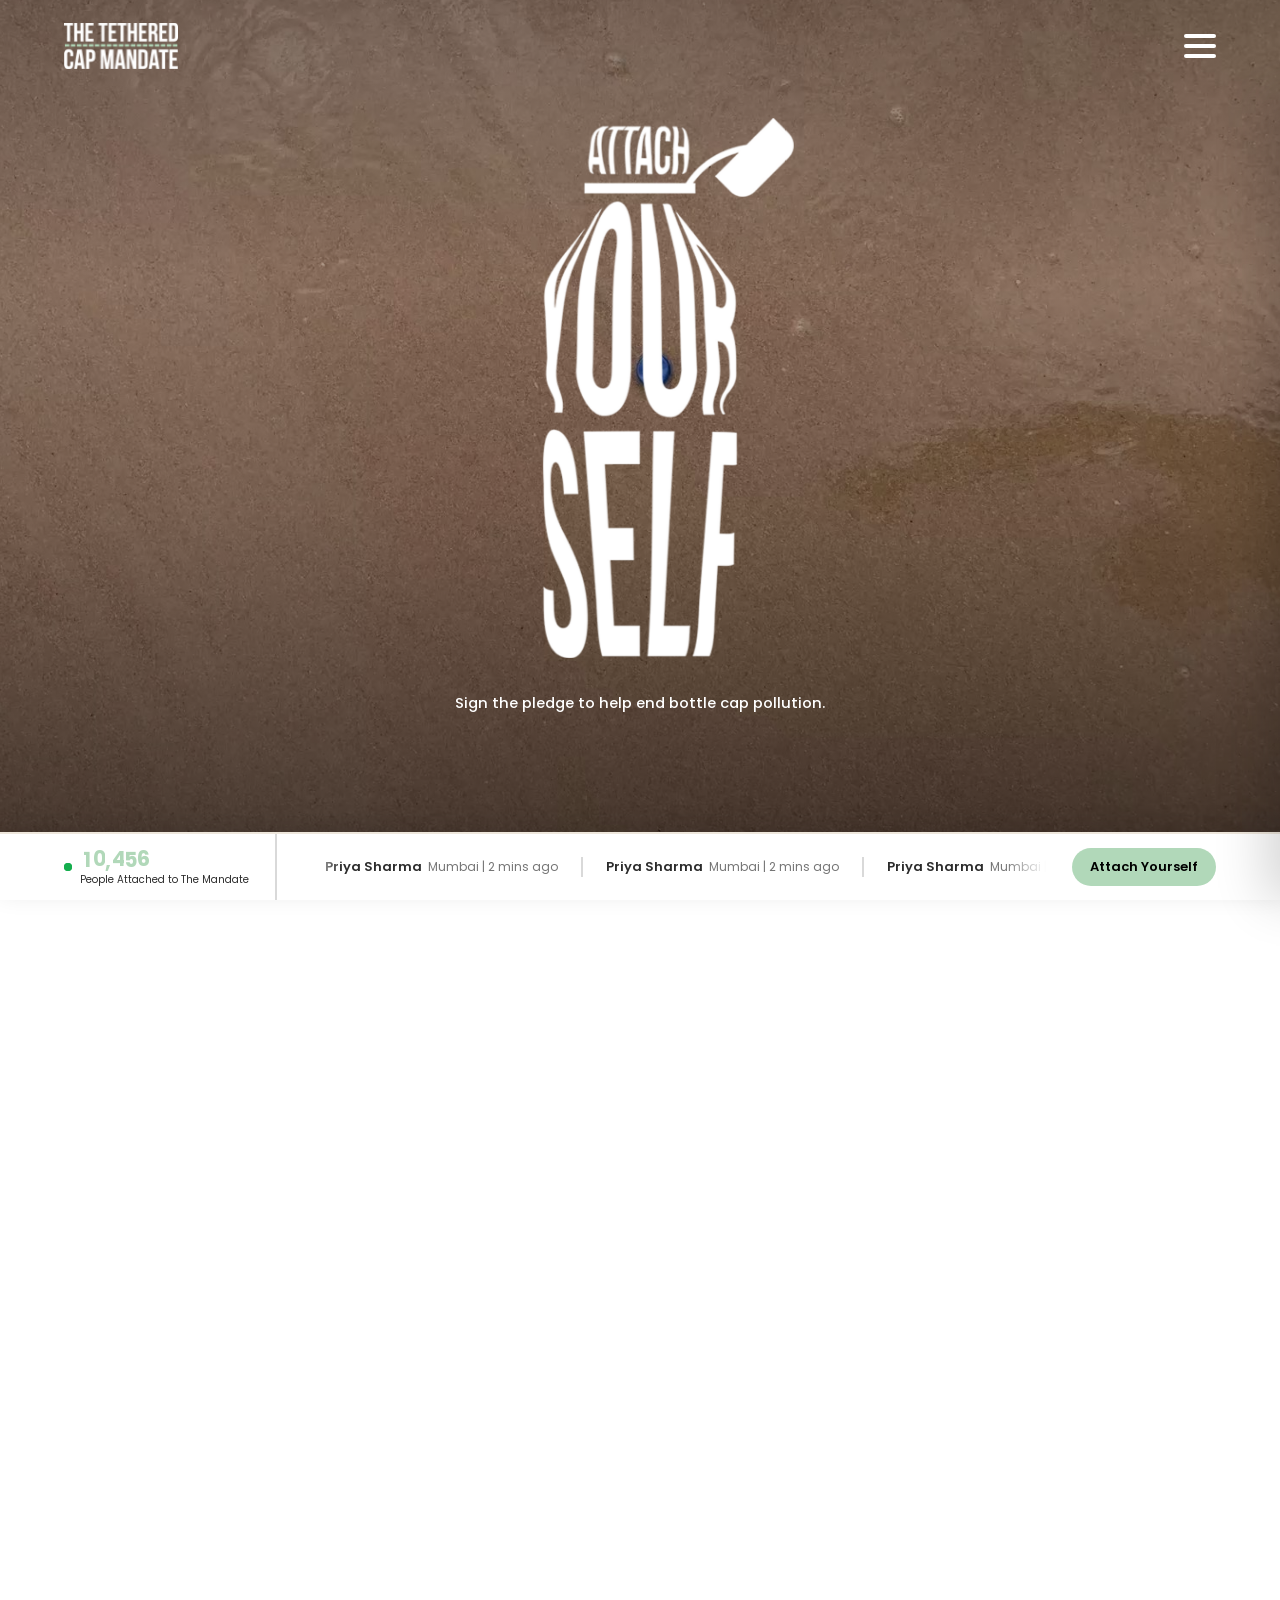
==== commit 642b97dc: "Break mission copy into shorter paragraphs and trim wall description Split the dense mission intro i" ====
--- a/index.html
+++ b/index.html
@@ -142,8 +142,11 @@
       <img class="mission-heading__arrow" src="assets/images/mission-arrow.png" alt="" width="71" height="74">
     </h2>
     <div class="mission-copy">
-      <p>A policy-led design intervention to eliminate <strong>plastic cap leakage</strong> by keeping every cap attached to its bottle, from manufacturing to recycling. Tethered caps are already law across all 27 countries of the European Union, with Gabon introducing a similar mandate in 2026, and Turkey and Australia moving toward one. Brands in markets like the UK, UAE, and Switzerland have adopted tethered caps voluntarily, even without a mandate in place. Aakash Ranison has taken this to the National Green Tribunal through a Public Interest Litigation, and the Greener Earth Foundation is building the public movement behind it.</p>
-      <p>Together, we are asking the Central Pollution Control Board, Ministry of Environment, Forest and Climate Change, the Bureau of Indian Standards, and the Food Safety and Standards Authority of India to make tethered caps a design requirement for every plastic bottle sold in India. Just like caps need to stay attached to bottles, we need you to attach your name to the mandate, so this becomes a national priority.</p>
+      <p>A policy-led design intervention to eliminate <strong>plastic cap leakage</strong> by keeping every cap attached to its bottle, from manufacturing to recycling.</p>
+      <p>Tethered caps are already law across all 27 countries of the European Union, with Gabon introducing a similar mandate in 2026, and Turkey and Australia moving toward one. Brands in markets like the UK, UAE, and Switzerland have adopted tethered caps voluntarily, even without a mandate in place.</p>
+      <p>Aakash Ranison has taken this to the National Green Tribunal through a Public Interest Litigation, and the Greener Earth Foundation is building the public movement behind it.</p>
+      <p>Together, we are asking the Central Pollution Control Board, Ministry of Environment, Forest and Climate Change, the Bureau of Indian Standards, and the Food Safety and Standards Authority of India to make tethered caps a design requirement for every plastic bottle sold in India.</p>
+      <p>Just like caps need to stay attached to bottles, we need you to attach your name to the mandate, so this becomes a national priority.</p>
       <p class="mission-copy__highlight">Let&rsquo;s attach ourselves and end bottle cap pollution for good.</p>
     </div>
   </div>
@@ -704,9 +707,9 @@
 
           function drawNameCity() {
             var color = CANVAS_CARD_COLORS[frontCard.dataset.color] || CANVAS_CARD_COLORS.green;
-            var boxLeft = canvas.width * 0.0564;
-            var boxWidth = canvas.width * 0.46;
-            var fontSize = canvas.width * 0.0433;
+            var boxLeft = canvas.width * 0.044;
+            var boxWidth = canvas.width * 0.472;
+            var fontSize = canvas.width * 0.0566;
 
             [
               { top: 0.893, text: cardName ? cardName.textContent : 'Your Name', muted: cardName && cardName.classList.contains('attach-card-text--is-placeholder') },
@@ -744,7 +747,7 @@
             var x = canvas.width * 0.0501;
             var y = canvas.height * 0.0384;
             var w = canvas.width * 0.9061;
-            var h = canvas.height * 0.6260;
+            var h = canvas.height * 0.52;
             var r = canvas.width * 0.04;
 
             ctx.save();
@@ -1128,7 +1131,7 @@
   <div class="container wall-inner">
     <img class="wall-title" src="assets/images/mandate-wall-heading.png" alt="The Mandate Wall">
 
-    <p class="wall-desc">Thank you for attaching yourself. Find yourself and more Attachers on our wall. Each cap has a name attached.<br><strong>The more this wall grows, the less caps will pollute our planet.</strong></p>
+    <p class="wall-desc">Thank you for attaching yourself. Find yourself and more Attachers on our wall.<br><strong>The more this wall grows, the less caps will pollute our planet.</strong></p>
 
     <ul class="wall-grid" role="list" aria-label="Wall of people who have attached themselves to the mandate">
       <!-- Populated at runtime by main.js from a static WALL_PEOPLE dataset:
--- a/css/sections/02-attach-stats.css
+++ b/css/sections/02-attach-stats.css
@@ -660,9 +660,11 @@
   z-index: 3;
 }
 
-/* Uploaded photo preview — pixel-measured against attach-card-front-v2.png's
-   own white frame (left 5.01% / top 3.84% / 90.61% wide / 62.60% tall of
-   the card box) so it drops in exactly where the frame's cutout is.
+/* Uploaded photo preview — pixel-measured against the current card art
+   (left 5.01% / top 3.84% / 90.61% wide / 52% tall of the card box) so it
+   sits in the blank area above the "I'm / Attached" headline, which the
+   updated artwork set on two lines starting around 60% down the card
+   (was a single line lower down, hence the shorter height here vs before).
    Transparent (no background) until a file is chosen, see main.js/page
    script; sits above every card (z-index 3 max) so it always shows on
    whichever colour is currently front. Fades out during a colour swap
@@ -673,7 +675,7 @@
   left: 5.01%;
   top: 3.84%;
   width: 90.61%;
-  height: 62.60%;
+  height: 52%;
   border-radius: 4%;
   overflow: hidden;
   z-index: 4;
@@ -736,16 +738,17 @@
   transform: scale(0.9);
 }
 
-/* "Your Name" / "Your City" — pixel-measured against the same source image
-   (left starts 5.64% in both; name band y 90.5-92.6%, city band y
-   94.2-96.5%). Sits on its own colour-matched cover so it fully replaces
+/* "Your Name" / "Your City" — pixel-measured against the current card art
+   (left starts 4.4% in both; name band y 89.3-93.3%, city band y
+   93.3-97.3%). Sits on its own colour-matched cover so it fully replaces
    the placeholder text baked into the card art, in both the empty state
    (falls back to the same "Your Name"/"Your City" copy, just muted) and
-   once real text is typed. */
+   once real text is typed. Width extended to match (was 46% from a 5.64%
+   left) so the cover's right edge stays put despite starting further left. */
 .attach-card-text {
   position: absolute;
-  left: 5.64%;
-  width: 46%;
+  left: 4.4%;
+  width: 47.2%;
   z-index: 4;
   display: flex;
   align-items: center;
@@ -763,13 +766,13 @@
 .attach-card-text--name {
   top: 89.3%;
   height: 4%;
-  font-size: clamp(9px, calc(13 / 1920 * var(--fluid-vw)), calc(14px * 1.5));
+  font-size: clamp(12px, calc(17 / 1920 * var(--fluid-vw)), calc(18px * 1.5));
 }
 
 .attach-card-text--city {
   top: 93.3%;
   height: 4%;
-  font-size: clamp(9px, calc(13 / 1920 * var(--fluid-vw)), calc(14px * 1.5));
+  font-size: clamp(12px, calc(17 / 1920 * var(--fluid-vw)), calc(18px * 1.5));
   color: rgba(44, 44, 44, 0.75);
 }
 
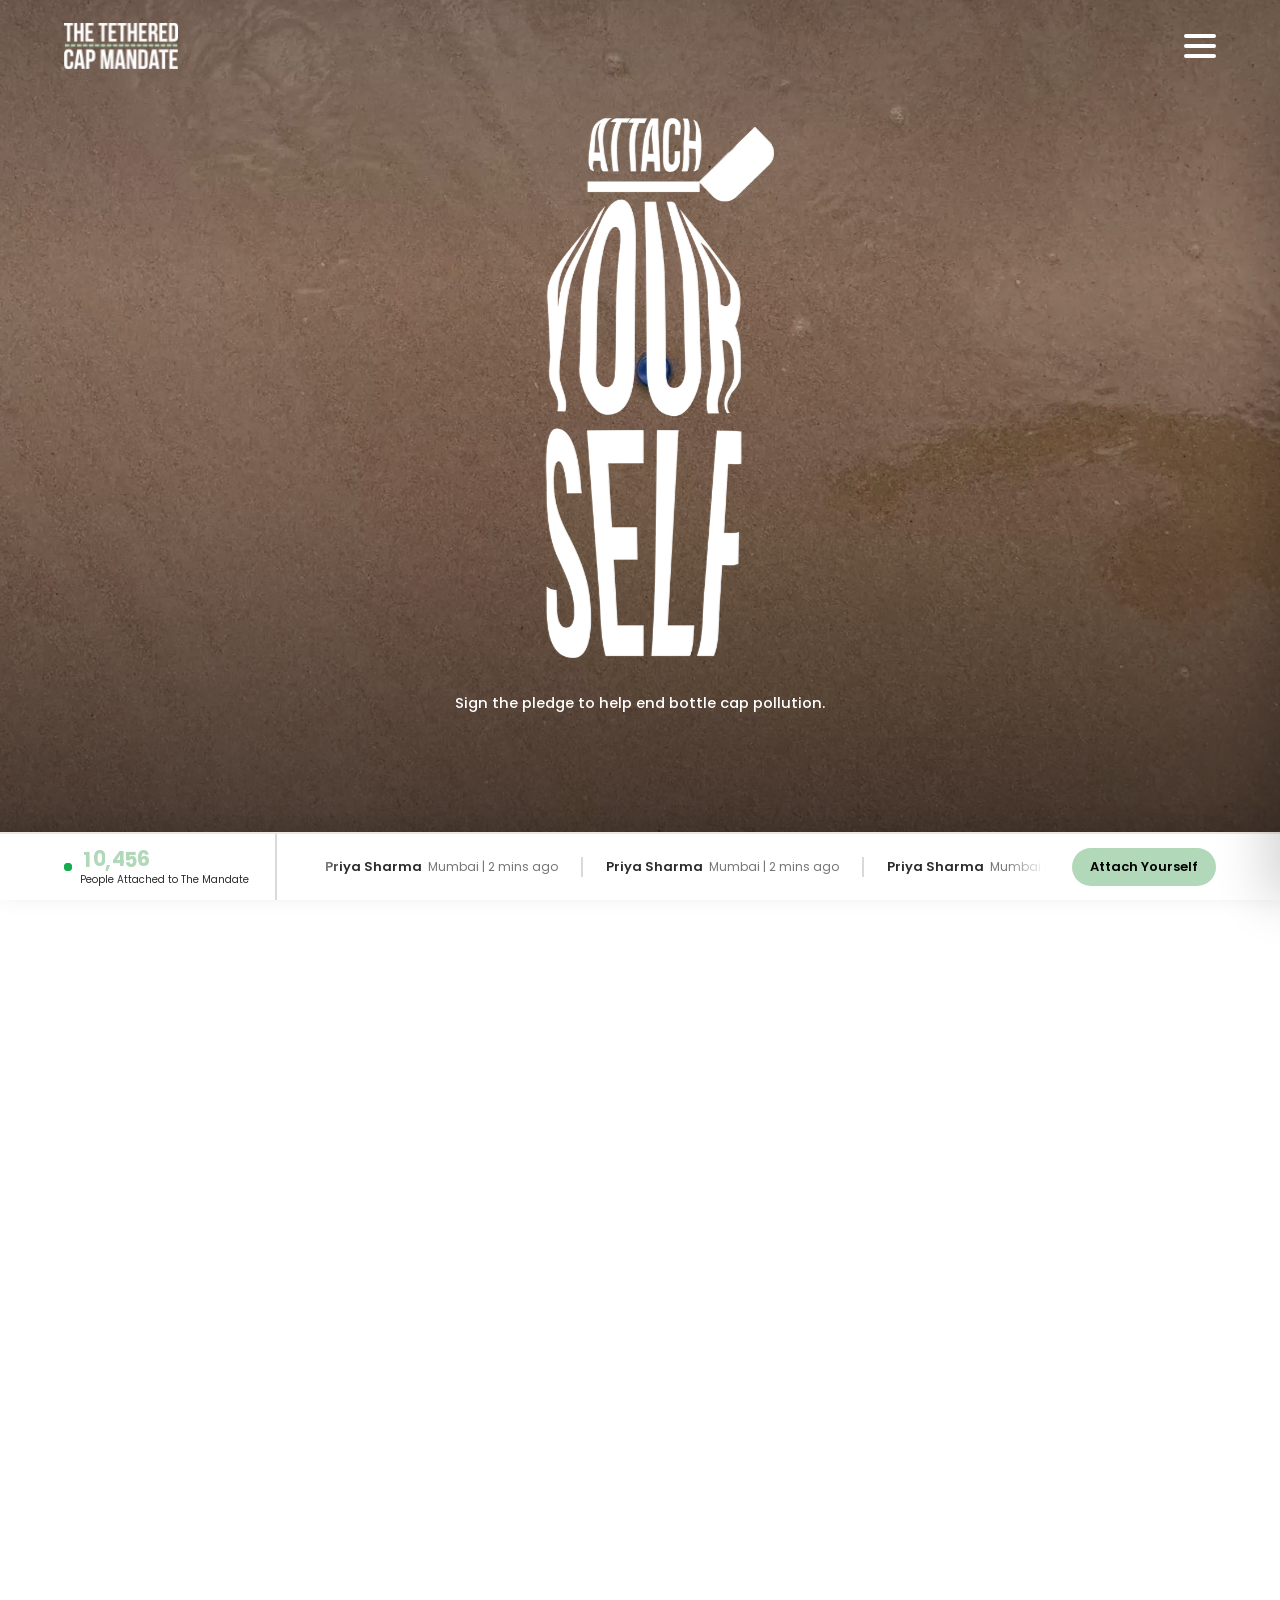
==== commit 734258d4: "Replace hero bottle artwork and favicon with new assets - New hero-portrait.png, tightly cropped to " ====
--- a/index.html
+++ b/index.html
@@ -77,7 +77,7 @@
 
   <div class="hero-content">
     <h1 class="hero-headline">Sign the pledge to help end bottle cap pollution.</h1>
-    <img class="hero-portrait" src="assets/images/hero-portrait.png" alt="A bottle with its cap tethered in place" width="1056" height="2268">
+    <img class="hero-portrait" src="assets/images/hero-portrait.png" alt="A bottle with its cap tethered in place" width="402" height="952">
   </div>
 </section>
 
@@ -224,7 +224,7 @@
             <p class="attach-form__error" id="attach-form-error" role="alert" hidden></p>
 
             <label class="attach-file-label" for="attach-photo">
-              <span class="attach-file-label__text">Add your picture</span>
+              <span class="attach-file-label__text">Add your picture</span><span class="attach-form__required" aria-hidden="true">*</span>
               <input type="file" id="attach-photo" name="photo" accept="image/*">
             </label>
           </div>
@@ -880,7 +880,7 @@
   <!-- Colour band: intro tagline over the gradient photo strip -->
   <a class="timeline-band" href="the-cap-story.html" aria-label="The Cap Story — a bottle cap's journey, told in pictures">
     <div class="container">
-      <img class="timeline-band__heading" src="assets/images/cap-story-heading.png" alt="The Cap Story">
+      <img class="timeline-band__heading" src="assets/images/cap-story-heading.png" alt="Watch The Cap Story">
       <p class="timeline-intro">
         See the journey that one small cap makes to be part of one mighty massive pollution problem.
       </p>
@@ -1440,7 +1440,7 @@
   <div class="container footer-inner">
     <div class="footer-top">
       <div class="footer-brand">
-        <img class="footer-brand__lockup" src="assets/images/footer-brand-lockup.svg" alt="The Tethered Cap Mandate — by Greener Earth" width="306" height="203">
+        <img class="footer-brand__lockup" src="assets/images/footer-brand-lockup.png" alt="The Tethered Cap Mandate — by Greener Earth" width="669" height="444">
       </div>
 
       <nav class="footer-nav" aria-label="Footer">
--- a/css/sections/01-header-hero-intro.css
+++ b/css/sections/01-header-hero-intro.css
@@ -229,6 +229,7 @@
      viewport too (see .hero-bg/.hero-scrim below, which bleed up under
      the header so the video shows through it instead of blank space). */
   min-height: calc(100vh - var(--ticker-h));
+  min-height: calc(100svh - var(--ticker-h));
   display: flex;
   align-items: center;
   justify-content: center;
@@ -302,13 +303,13 @@
   max-width: 72vw;
   /* Nudged right — the "YOUR SELF" lettering sits well left-of-center
      within the PNG's own transparent canvas (measured directly off the
-     source pixels: ~11.5% of the image's own rendered width), so centering
+     source pixels: ~8.7% of the image's own rendered width), so centering
      the image's box doesn't center the visible glyph. A percentage value
      scales with the image itself (unlike a vw-based nudge, which scales
      with the viewport — the two don't move together, so vw drifted out of
      sync on mobile) and keeps the glyph reading centered under the
      headline text at every size. */
-  transform: translateX(11.5%);
+  transform: translateX(8.7%);
 }
 
 /* Bottle + headline hold off-screen until ~1.6s into the bg video, right
@@ -379,7 +380,7 @@
   0% {
     opacity: 0;
     filter: blur(18px);
-    transform: translateX(11.5%) translateY(52px) scale(0.86);
+    transform: translateX(8.7%) translateY(52px) scale(0.86);
   }
   55% {
     filter: blur(3px);
@@ -387,7 +388,7 @@
   100% {
     opacity: 1;
     filter: blur(0);
-    transform: translateX(11.5%) translateY(0) scale(1);
+    transform: translateX(8.7%) translateY(0) scale(1);
   }
 }
 
@@ -566,6 +567,14 @@
   .ticker-divider {
     display: none;
   }
+
+  /* Wrap onto two lines instead of one long nowrap line, which ate most of
+     the ticker's width on narrow screens and left no room for the
+     scrolling names track. */
+  .ticker-count-label {
+    white-space: normal;
+    max-width: 90px;
+  }
 }
 
 .ticker-track-wrap {
--- a/css/sections/02-attach-stats.css
+++ b/css/sections/02-attach-stats.css
@@ -131,7 +131,7 @@
 
 .attach-form__statement {
   font-family: var(--font-body);
-  font-weight: 600;
+  font-weight: 800;
   font-size: clamp(28px, calc(65 / 1920 * var(--fluid-vw)), calc(65px * 1.5));
   line-height: 1.2;
   color: var(--color-white);
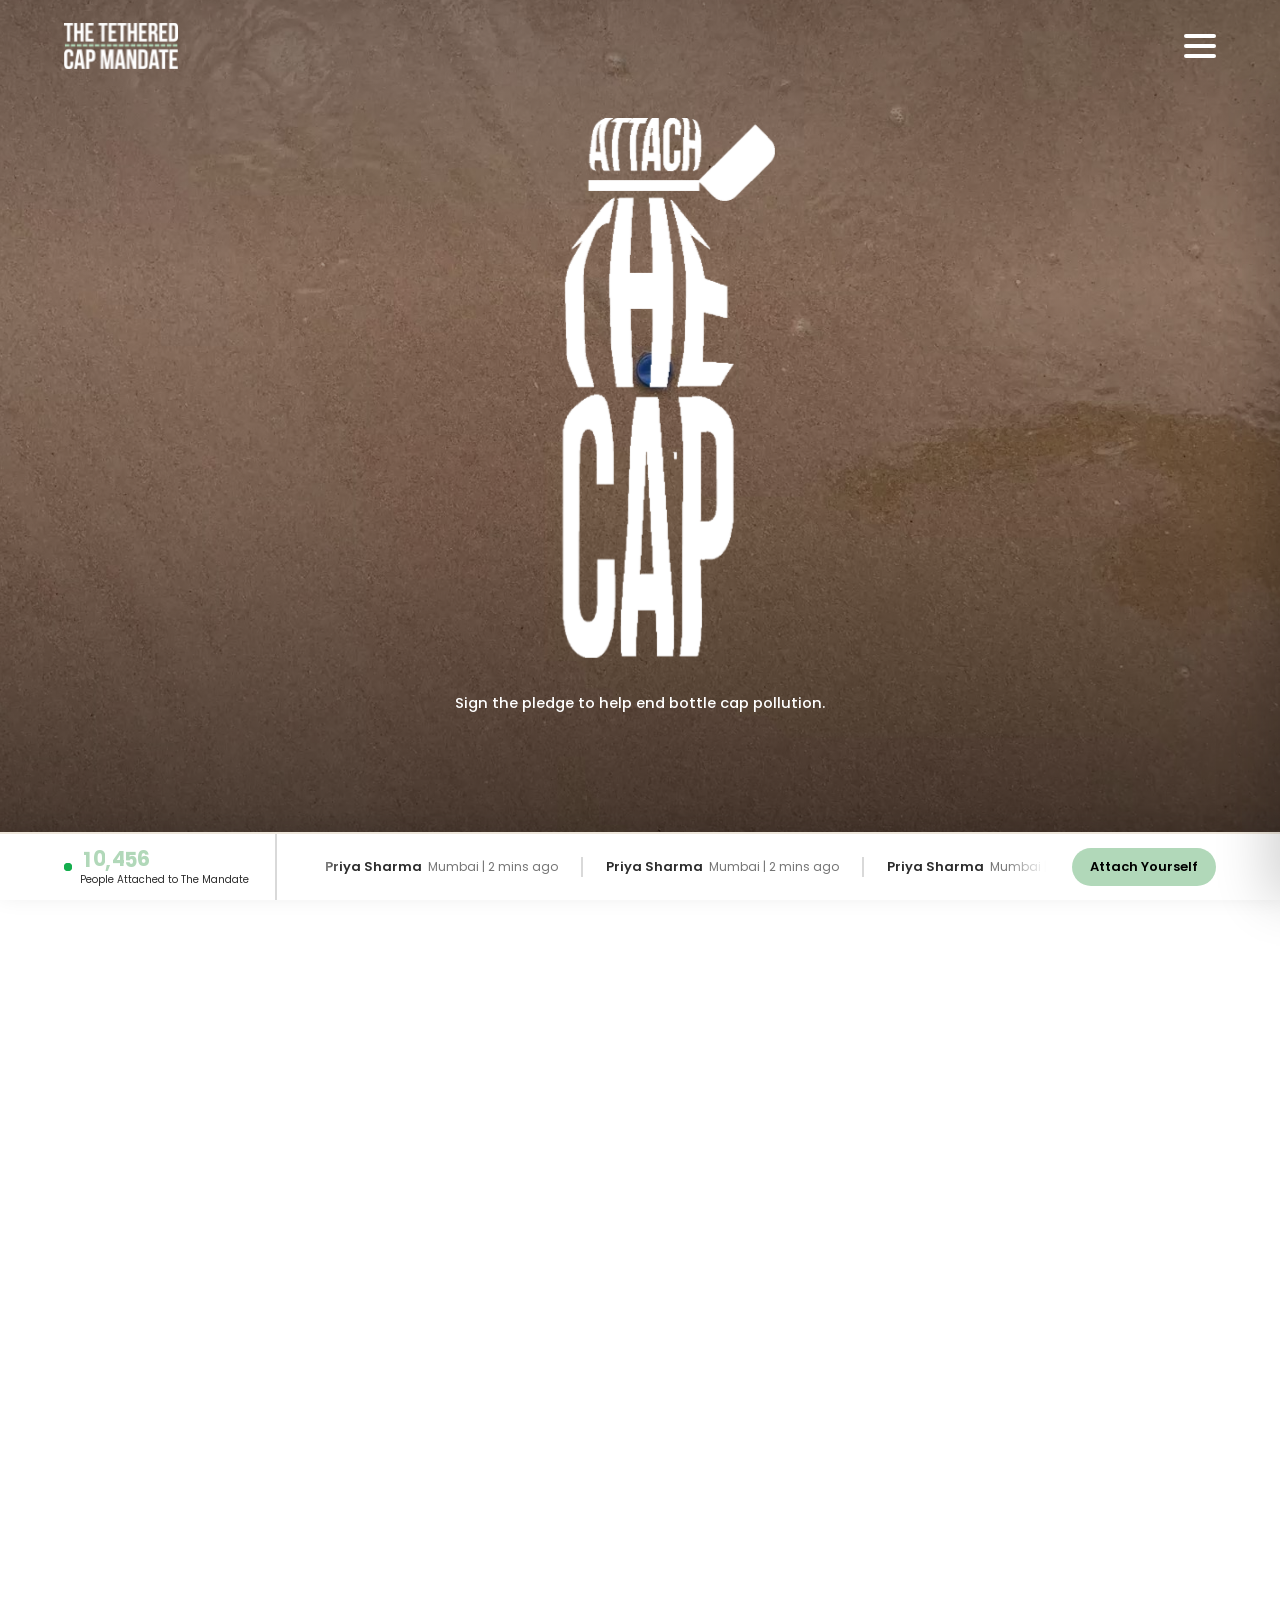
==== commit 916ab6c7: "Animate the hero bottle mark and make it link to the pledge form Replace the static hero-portrait.pn" ====
--- a/index.html
+++ b/index.html
@@ -77,7 +77,9 @@
 
   <div class="hero-content">
     <h1 class="hero-headline">Sign the pledge to help end bottle cap pollution.</h1>
-    <img class="hero-portrait" src="assets/images/hero-portrait.png" alt="A bottle with its cap tethered in place" width="402" height="952">
+    <a class="hero-portrait-link" href="#attach-yourself" aria-label="Attach yourself — jump to the pledge form">
+      <img class="hero-portrait" src="assets/video/atc.gif" alt="A bottle with its cap tethered in place" width="503" height="1199">
+    </a>
   </div>
 </section>
 
@@ -325,7 +327,7 @@
 
     <div class="stats-col">
       <p class="stats-number">2G</p>
-      <p class="stats-label">Per Loose Cap</p>
+      <p class="stats-label">Per loose cap</p>
       <p class="stats-desc">One tiny object multiplied billions of times becomes a significant source of plastic leakage.</p>
     </div>
 
--- a/css/sections/01-header-hero-intro.css
+++ b/css/sections/01-header-hero-intro.css
@@ -292,6 +292,14 @@
   line-height: 1.5;
 }
 
+/* Wraps .hero-portrait so the bottle mark links to the pledge form —
+   display:contents drops the <a> out of the flex box entirely, so the
+   <img> itself stays the actual flex item (order/sizing/animation below
+   all target .hero-portrait directly, untouched by adding the link). */
+.hero-portrait-link {
+  display: contents;
+}
+
 .hero-portrait {
   order: 1;
   /* The bottle mark is the hero's main focal point — sized big off viewport
@@ -301,15 +309,25 @@
   width: auto;
   height: clamp(220px, max(min(60vh, 620px), calc(620 / 1080 * var(--fluid-vh))), 930px);
   max-width: 72vw;
-  /* Nudged right — the "YOUR SELF" lettering sits well left-of-center
-     within the PNG's own transparent canvas (measured directly off the
-     source pixels: ~8.7% of the image's own rendered width), so centering
+  cursor: pointer;
+  transition: opacity 0.2s ease;
+  /* Nudged right — the lettering sits well left-of-center within the
+     GIF's own transparent canvas (measured directly off the source
+     pixels: ~9.2% of the image's own rendered width), so centering
      the image's box doesn't center the visible glyph. A percentage value
      scales with the image itself (unlike a vw-based nudge, which scales
      with the viewport — the two don't move together, so vw drifted out of
      sync on mobile) and keeps the glyph reading centered under the
      headline text at every size. */
-  transform: translateX(8.7%);
+  transform: translateX(9.2%);
+}
+
+/* Same hover/focus dim already used for the other clickable band links
+   on this page (see .timeline-band), so the bottle mark reads as
+   clickable consistently with the rest of the site. */
+.hero-portrait-link:hover .hero-portrait,
+.hero-portrait-link:focus-visible .hero-portrait {
+  opacity: 0.92;
 }
 
 /* Bottle + headline hold off-screen until ~1.6s into the bg video, right
@@ -380,7 +398,7 @@
   0% {
     opacity: 0;
     filter: blur(18px);
-    transform: translateX(8.7%) translateY(52px) scale(0.86);
+    transform: translateX(9.2%) translateY(52px) scale(0.86);
   }
   55% {
     filter: blur(3px);
@@ -388,7 +406,7 @@
   100% {
     opacity: 1;
     filter: blur(0);
-    transform: translateX(8.7%) translateY(0) scale(1);
+    transform: translateX(9.2%) translateY(0) scale(1);
   }
 }
 
